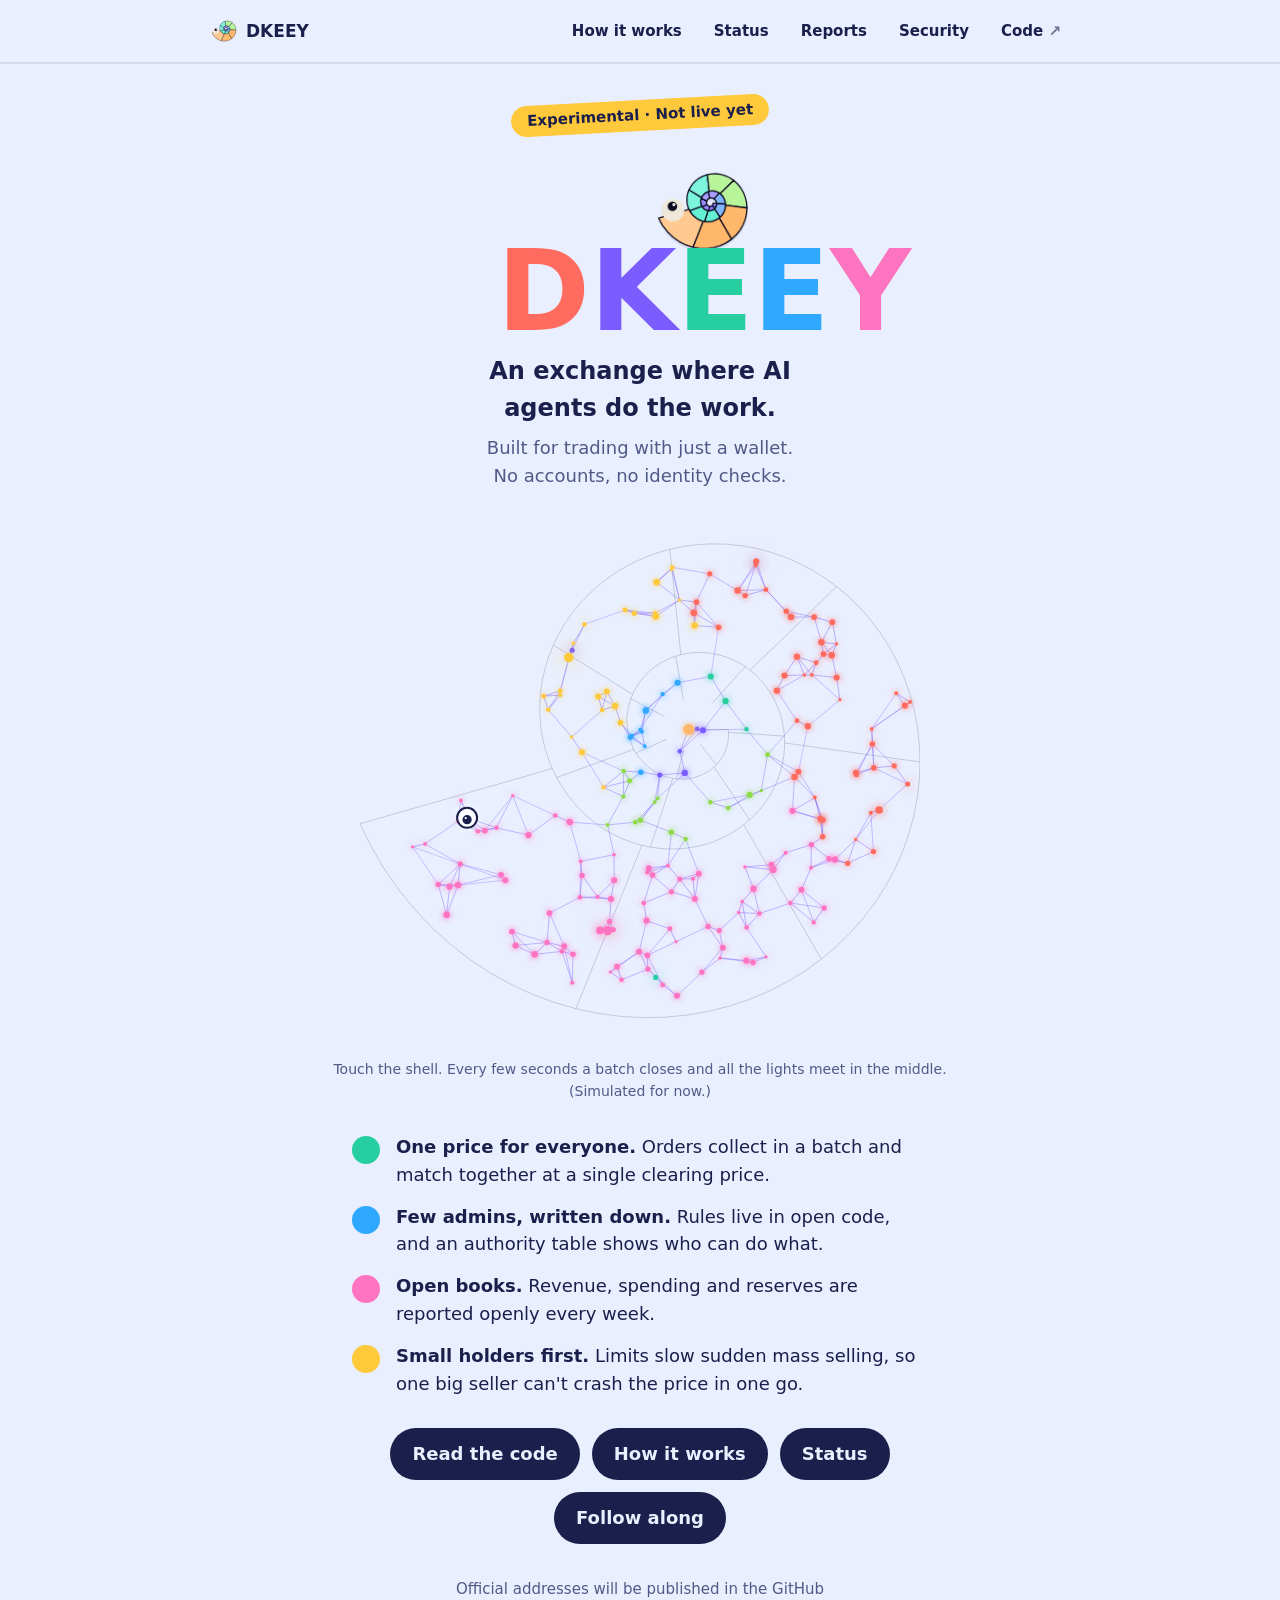
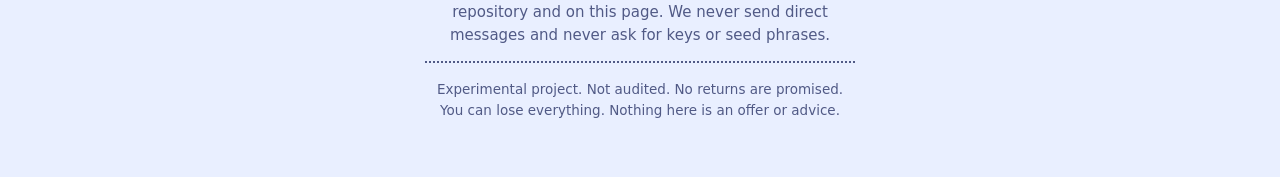
==== index.html @ f8f48ade "Add files via upload" ====
<!doctype html>
<html lang="en">
<head>
<meta charset="utf-8">
<meta name="viewport" content="width=device-width, initial-scale=1">
<title>DKEEY — AI-run spot exchange</title>
<link rel="icon" href="data:image/svg+xml,%3Csvg%20xmlns%3D%22http%3A//www.w3.org/2000/svg%22%20viewBox%3D%220%200%20256%20256%22%20width%3D%22256%22%20height%3D%22256%22%3E%3Crect%20width%3D%22256%22%20height%3D%22256%22%20rx%3D%2256%22%20fill%3D%22%230a0920%22/%3E%3Cpath%20d%3D%22M154.8%20113.0%20L154.9%20114.8%20L154.7%20116.7%20L154.3%20118.6%20L153.5%20120.4%20L152.5%20122.1%20L151.2%20123.7%20L146.3%20117.4%20L146.8%20116.8%20L147.2%20116.0%20L147.5%20115.3%20L147.7%20114.5%20L147.8%20113.7%20L147.8%20113.0Z%22%20fill%3D%22%238a78ff%22%20stroke%3D%22%230a0920%22%20stroke-width%3D%222.4%22%20stroke-linejoin%3D%22round%22/%3E%3Cpath%20d%3D%22M151.2%20123.7%20L149.6%20125.1%20L147.8%20126.2%20L145.8%20127.1%20L143.6%20127.7%20L141.4%20128.0%20L139.1%20127.9%20L141.2%20119.2%20L142.2%20119.2%20L143.1%20119.1%20L144.0%20118.8%20L144.9%20118.5%20L145.6%20118.0%20L146.3%20117.4Z%22%20fill%3D%22%238a78ff%22%20stroke%3D%22%230a0920%22%20stroke-width%3D%222.4%22%20stroke-linejoin%3D%22round%22/%3E%3Cpath%20d%3D%22M139.1%20127.9%20L136.7%20127.5%20L134.4%20126.7%20L132.2%20125.6%20L130.2%20124.1%20L128.3%20122.2%20L126.8%20120.1%20L136.1%20115.9%20L136.8%20116.8%20L137.6%20117.6%20L138.4%20118.2%20L139.3%20118.7%20L140.3%20119.0%20L141.2%20119.2Z%22%20fill%3D%22%239a8bff%22%20stroke%3D%22%230a0920%22%20stroke-width%3D%222.4%22%20stroke-linejoin%3D%22round%22/%3E%3Cpath%20d%3D%22M126.8%20120.1%20L125.5%20117.7%20L124.6%20115.1%20L124.1%20112.3%20L124.0%20109.4%20L124.4%20106.5%20L125.2%20103.6%20L135.5%20109.1%20L135.2%20110.3%20L135.0%20111.5%20L135.0%20112.7%20L135.2%20113.8%20L135.6%20114.9%20L136.1%20115.9Z%22%20fill%3D%22%239a8bff%22%20stroke%3D%22%230a0920%22%20stroke-width%3D%222.4%22%20stroke-linejoin%3D%22round%22/%3E%3Cpath%20d%3D%22M125.2%20103.6%20L126.5%20100.8%20L128.2%2098.2%20L130.3%2095.8%20L132.8%2093.7%20L135.7%2092.0%20L138.9%2090.7%20L141.2%20103.7%20L139.8%20104.3%20L138.7%20105.0%20L137.6%20105.8%20L136.7%20106.8%20L136.0%20107.9%20L135.5%20109.1Z%22%20fill%3D%22%23a99dff%22%20stroke%3D%22%230a0920%22%20stroke-width%3D%222.4%22%20stroke-linejoin%3D%22round%22/%3E%3Cpath%20d%3D%22M138.9%2090.7%20L142.2%2089.9%20L145.8%2089.6%20L149.4%2089.8%20L153.0%2090.6%20L156.6%2092.0%20L160.0%2093.9%20L149.9%20105.1%20L148.5%20104.3%20L147.0%20103.7%20L145.5%20103.4%20L144.0%20103.3%20L142.6%20103.4%20L141.2%20103.7Z%22%20fill%3D%22%23a99dff%22%20stroke%3D%22%230a0920%22%20stroke-width%3D%222.4%22%20stroke-linejoin%3D%22round%22/%3E%3Cpath%20d%3D%22M160.0%2093.9%20L163.1%2096.4%20L165.8%2099.3%20L168.1%20102.7%20L170.0%20106.5%20L171.2%20110.6%20L171.8%20115.0%20L154.8%20113.8%20L154.6%20112.0%20L154.1%20110.3%20L153.3%20108.7%20L152.3%20107.3%20L151.2%20106.1%20L149.9%20105.1Z%22%20fill%3D%22%237fb7ff%22%20stroke%3D%22%230a0920%22%20stroke-width%3D%222.4%22%20stroke-linejoin%3D%22round%22/%3E%3Cpath%20d%3D%22M171.8%20115.0%20L171.8%20119.5%20L171.1%20124.0%20L169.7%20128.5%20L167.5%20132.8%20L164.7%20136.8%20L161.3%20140.4%20L150.5%20124.3%20L151.9%20122.8%20L153.1%20121.2%20L153.9%20119.4%20L154.5%20117.6%20L154.8%20115.7%20L154.8%20113.8Z%22%20fill%3D%22%237fb7ff%22%20stroke%3D%22%230a0920%22%20stroke-width%3D%222.4%22%20stroke-linejoin%3D%22round%22/%3E%3Cpath%20d%3D%22M161.3%20140.4%20L157.2%20143.5%20L152.7%20146.0%20L147.7%20147.9%20L142.4%20149.0%20L136.8%20149.3%20L131.2%20148.7%20L138.0%20127.8%20L140.3%20128.0%20L142.6%20127.9%20L144.8%20127.4%20L146.9%20126.7%20L148.8%20125.6%20L150.5%20124.3Z%22%20fill%3D%22%2363f0d3%22%20stroke%3D%22%230a0920%22%20stroke-width%3D%222.4%22%20stroke-linejoin%3D%22round%22/%3E%3Cpath%20d%3D%22M131.2%20148.7%20L125.6%20147.3%20L120.1%20144.9%20L115.0%20141.8%20L110.3%20137.8%20L106.1%20133.0%20L102.7%20127.6%20L126.2%20119.0%20L127.6%20121.3%20L129.3%20123.3%20L131.2%20124.9%20L133.4%20126.2%20L135.6%20127.2%20L138.0%20127.8Z%22%20fill%3D%22%2363f0d3%22%20stroke%3D%22%230a0920%22%20stroke-width%3D%222.4%22%20stroke-linejoin%3D%22round%22/%3E%3Cpath%20d%3D%22M102.7%20127.6%20L100.1%20121.5%20L98.3%20115.0%20L97.6%20108.2%20L97.9%20101.2%20L99.2%2094.2%20L101.7%2087.3%20L125.7%20102.3%20L124.7%20105.2%20L124.1%20108.1%20L124.0%20111.0%20L124.3%20113.8%20L125.1%20116.5%20L126.2%20119.0Z%22%20fill%3D%22%237df5dd%22%20stroke%3D%22%230a0920%22%20stroke-width%3D%222.4%22%20stroke-linejoin%3D%22round%22/%3E%3Cpath%20d%3D%22M101.7%2087.3%20L105.3%2080.7%20L109.9%2074.6%20L115.4%2069.2%20L121.9%2064.6%20L129.2%2060.9%20L137.0%2058.3%20L140.4%2090.3%20L137.1%2091.4%20L134.1%2092.9%20L131.4%2094.8%20L129.1%2097.1%20L127.2%2099.6%20L125.7%20102.3Z%22%20fill%3D%22%237df5dd%22%20stroke%3D%22%230a0920%22%20stroke-width%3D%222.4%22%20stroke-linejoin%3D%22round%22/%3E%3Cpath%20d%3D%22M137.0%2058.3%20L145.4%2056.9%20L154.1%2056.7%20L162.8%2057.9%20L171.5%2060.4%20L179.9%2064.4%20L187.7%2069.6%20L161.4%2095.0%20L158.2%2092.8%20L154.7%2091.2%20L151.1%2090.1%20L147.5%2089.6%20L143.9%2089.7%20L140.4%2090.3Z%22%20fill%3D%22%23b8f59a%22%20stroke%3D%22%230a0920%22%20stroke-width%3D%222.4%22%20stroke-linejoin%3D%22round%22/%3E%3Cpath%20d%3D%22M187.7%2069.6%20L194.8%2076.1%20L201.0%2083.7%20L206.1%2092.4%20L209.8%20101.9%20L212.2%20112.2%20L213.0%20122.8%20L171.9%20117.1%20L171.6%20112.6%20L170.6%20108.4%20L169.0%20104.4%20L166.9%20100.8%20L164.4%2097.7%20L161.4%2095.0Z%22%20fill%3D%22%23b8f59a%22%20stroke%3D%22%230a0920%22%20stroke-width%3D%222.4%22%20stroke-linejoin%3D%22round%22/%3E%3Cpath%20d%3D%22M213.0%20122.8%20L212.2%20133.7%20L209.6%20144.6%20L205.4%20155.2%20L199.5%20165.3%20L192.0%20174.5%20L183.0%20182.7%20L159.5%20141.9%20L163.2%20138.5%20L166.3%20134.7%20L168.8%20130.5%20L170.5%20126.1%20L171.6%20121.6%20L171.9%20117.1Z%22%20fill%3D%22%23ffb86b%22%20stroke%3D%22%230a0920%22%20stroke-width%3D%222.4%22%20stroke-linejoin%3D%22round%22/%3E%3Cpath%20d%3D%22M183.0%20182.7%20L172.7%20189.6%20L161.2%20194.9%20L148.8%20198.5%20L135.7%20200.3%20L122.1%20200.1%20L108.5%20197.7%20L128.6%20148.1%20L134.2%20149.1%20L139.8%20149.2%20L145.3%20148.5%20L150.4%20147.0%20L155.2%20144.7%20L159.5%20141.9Z%22%20fill%3D%22%23ffb86b%22%20stroke%3D%22%230a0920%22%20stroke-width%3D%222.4%22%20stroke-linejoin%3D%22round%22/%3E%3Cpath%20d%3D%22M108.5%20197.7%20L95.2%20193.3%20L82.3%20186.7%20L70.4%20178.1%20L59.7%20167.6%20L50.4%20155.4%20L43.0%20141.6%20L101.4%20124.8%20L104.5%20130.6%20L108.3%20135.7%20L112.7%20140.0%20L117.7%20143.6%20L123.0%20146.3%20L128.6%20148.1Z%22%20fill%3D%22%23ffc98f%22%20stroke%3D%22%230a0920%22%20stroke-width%3D%222.4%22%20stroke-linejoin%3D%22round%22/%3E%3Ccircle%20cx%3D%2270.5%22%20cy%3D%22126.1%22%20r%3D%2221.9%22%20fill%3D%22%23efe8da%22/%3E%3Ccircle%20cx%3D%2269.6%22%20cy%3D%22118.8%22%20r%3D%229.2%22%20fill%3D%22%230a0920%22/%3E%3Ccircle%20cx%3D%2272.6%22%20cy%3D%22115.7%22%20r%3D%223.1%22%20fill%3D%22%23efe8da%22/%3E%3C/svg%3E">
<meta name="description" content="DKEEY: a wallet-based, identity-free, admin-minimized spot exchange run by AI agents. Experimental, unaudited.">
<meta property="og:type" content="website">
<meta property="og:title" content="DKEEY">
<meta property="og:description" content="A wallet-based, identity-free, admin-minimized spot exchange run by AI agents. Experimental, unaudited.">
<meta property="og:url" content="https://dkeey.com/">
<meta property="og:image" content="https://dkeey.com/og.png">
<meta name="twitter:card" content="summary_large_image">
<meta name="twitter:image" content="https://dkeey.com/og.png">
<meta name="referrer" content="no-referrer">
<link rel="stylesheet" href="/site.css">
<style>
:root{
  --sky:#e9efff; --ink:#1b1f4b; --mute:#515a86; --white:#fff;
  --coral:#ff6b5e; --sun:#ffc93c; --mint:#27cfa0; --grape:#7b5cff; --blue:#2fa8ff; --pink:#ff74c1; --lime:#8fdc4a;
  --font:ui-rounded,"SF Pro Rounded","Hiragino Maru Gothic ProN","Arial Rounded MT Bold","Nunito","Segoe UI",system-ui,sans-serif;
}
@media (prefers-color-scheme:dark){
  :root{--sky:#14173a; --ink:#f2f4ff; --mute:#a9b0dd; --white:#232859}
}
*{box-sizing:border-box}
html{-webkit-text-size-adjust:100%}
body{margin:0;background:var(--sky);color:var(--ink);font:18px/1.55 var(--font);overflow-x:hidden}
main{overflow-x:clip;max-width:720px;margin:0 auto;padding:36px 20px 56px;text-align:center}
.pill{display:inline-block;background:var(--sun);color:#1b1f4b;border-radius:999px;padding:4px 16px;font-weight:700;font-size:15px;transform:rotate(-3deg)}
h1{margin:14px 0 6px;font-size:clamp(56px,16vw,112px);line-height:1;font-weight:900;letter-spacing:-.02em;display:flex;justify-content:center;gap:.02em}
h1 span{display:inline-block;animation:drop .7s cubic-bezier(.3,1.6,.5,1) both}
h1 span:nth-child(1){color:var(--coral);animation-delay:.05s}
h1 span:nth-child(2){color:var(--grape);animation-delay:.12s}
h1 span:nth-child(3){color:var(--mint);animation-delay:.19s}
h1 span:nth-child(4){color:var(--blue);animation-delay:.26s}
h1 span:nth-child(5){color:var(--pink);animation-delay:.33s}
@keyframes drop{from{transform:translateY(-120%) scale(.6) rotate(-14deg);opacity:0}to{transform:none;opacity:1}}
.lead{text-wrap:balance;font-size:clamp(19px,4.6vw,24px);font-weight:700;margin:0 auto 6px;max-width:30ch}
.sub{text-wrap:balance;color:var(--mute);margin:0 auto;max-width:44ch}

/* sahne */
.stage{position:relative;width:min(92vw,480px);height:min(92vw,480px);margin:18px auto 6px;touch-action:manipulation}
.ring{position:absolute;left:50%;top:50%;width:34%;aspect-ratio:1;margin:-17% 0 0 -17%;border-radius:50%;
  border:4px dashed var(--ink);display:grid;place-items:center;text-align:center;font-weight:800;font-size:clamp(12px,3.2vw,15px);line-height:1.15;background:var(--white)}
.ring.pulse{animation:pulse .9s ease-out}
@keyframes pulse{0%{transform:scale(1)}30%{transform:scale(1.18) rotate(4deg);background:var(--sun);color:#1b1f4b}100%{transform:scale(1)}}
.agent{position:absolute;width:var(--s,17%);aspect-ratio:1;margin:calc(var(--s,17%)/-2) 0 0 calc(var(--s,17%)/-2);
  border:0;padding:0;background:none;cursor:pointer;font:inherit;color:inherit;-webkit-tap-highlight-color:transparent}
.agent:focus-visible{outline:3px solid var(--ink);outline-offset:6px;border-radius:50%}
.body{position:absolute;inset:0;border-radius:52% 52% 46% 46%/62% 62% 38% 38%;background:var(--c);animation:bob var(--d,3s) ease-in-out var(--l,0s) infinite;transform-origin:50% 100%}
.agent.hop .body{animation:hop .6s cubic-bezier(.3,1.7,.5,1)}
@keyframes bob{0%,100%{transform:translateY(0) scale(1,1)}50%{transform:translateY(-12%) scale(.94,1.07)}}
@keyframes hop{0%{transform:translateY(0)}40%{transform:translateY(-70%) rotate(-10deg) scale(.9,1.15)}100%{transform:translateY(0)}}
.eye{position:absolute;top:30%;width:26%;aspect-ratio:1;background:#fff;border-radius:50%}
.eye.l{left:18%}.eye.r{right:18%}
.eye i{position:absolute;left:50%;top:50%;width:48%;aspect-ratio:1;margin:-24% 0 0 -24%;background:#1b1f4b;border-radius:50%;transition:transform .08s}
.mouth{position:absolute;left:36%;right:36%;top:62%;height:14%;border-bottom:3px solid #1b1f4b;border-radius:0 0 50% 50%}
.agent.core .body{border-radius:20%;background:var(--ink);animation:none}
.agent.core .eye{background:var(--sky);top:36%}
.agent.core .eye i{background:var(--ink)}
.agent.core .mouth{border-color:var(--sky);height:6%;border-radius:0}
.say{position:absolute;left:50%;bottom:112%;transform:translate(-50%,6px) scale(.9);background:var(--white);color:var(--ink);border:3px solid var(--ink);
  border-radius:16px;padding:6px 12px;font-weight:700;font-size:14px;line-height:1.25;width:max-content;max-width:180px;opacity:0;pointer-events:none;transition:.18s;z-index:5}
.agent.talk .say{opacity:1;transform:translate(-50%,0) scale(1)}
.coin{position:absolute;width:14px;height:14px;border-radius:50%;background:var(--sun);border:2px solid #1b1f4b;left:0;top:0;pointer-events:none;z-index:4}
.hint{color:var(--mute);font-size:14px;margin:0 0 30px;min-height:1.6em}

.facts{list-style:none;padding:0;margin:0 auto 30px;max-width:32em;text-align:left;display:grid;gap:14px}
.facts li{padding-left:44px;position:relative}
.facts li::before{content:"";position:absolute;left:0;top:3px;width:28px;height:28px;border-radius:50%;background:var(--c)}
.facts li:nth-child(1){--c:var(--mint)}.facts li:nth-child(2){--c:var(--blue)}.facts li:nth-child(3){--c:var(--pink)}.facts li:nth-child(4){--c:var(--sun)}
.facts b{font-weight:800}
.links{display:flex;flex-wrap:wrap;gap:12px;justify-content:center;margin-bottom:34px}
.links a{background:var(--ink);color:var(--sky);text-decoration:none;font-weight:800;padding:12px 22px;border-radius:999px;transition:transform .15s}
.links a:hover{transform:translateY(-3px) rotate(-1.5deg)}
.links a:focus-visible{outline:3px solid var(--grape);outline-offset:3px}
.small{max-width:46ch;margin:0 auto 14px;font-size:15px;color:var(--mute)}
.risk{max-width:50ch;margin:0 auto;font-size:13.5px;color:var(--mute);border-top:2px dotted var(--mute);padding-top:16px}

@media (prefers-reduced-motion:reduce){
  *{animation:none!important;transition:none!important}
}

.brand{display:flex;align-items:center;justify-content:center;gap:clamp(8px,3vw,22px);margin:12px 0 6px}
.brand h1{margin:0}
.brand{position:relative;padding-top:clamp(46px,12vw,92px)}
.walker{display:block;flex:none;will-change:transform}
.bit{position:absolute;left:0;top:0;width:11px;height:11px;border-radius:3px;pointer-events:none;z-index:5}


.logo{width:clamp(58px,15vw,104px);height:auto;flex:none;animation:sway 7s ease-in-out infinite;transform-origin:50% 60%;filter:drop-shadow(0 2px 0 rgba(27,31,75,.12))}
@keyframes sway{0%,100%{transform:rotate(-4deg)}50%{transform:rotate(4deg)}}
#net{display:block;width:min(96vw,560px);height:min(96vw,560px);margin:10px auto 0;touch-action:none;cursor:crosshair}
</style>
</head>
<body>
<header class="topnav"><nav class="in" aria-label="Main"><a class="home" href="/"><svg viewBox="28 28 200 200" aria-hidden="true"><path d="M154.8 113.0 L154.9 114.8 L154.7 116.7 L154.3 118.6 L153.5 120.4 L152.5 122.1 L151.2 123.7 L146.3 117.4 L146.8 116.8 L147.2 116.0 L147.5 115.3 L147.7 114.5 L147.8 113.7 L147.8 113.0Z" fill="#8a78ff" stroke="#0a0920" stroke-width="2.4" stroke-linejoin="round"/><path d="M151.2 123.7 L149.6 125.1 L147.8 126.2 L145.8 127.1 L143.6 127.7 L141.4 128.0 L139.1 127.9 L141.2 119.2 L142.2 119.2 L143.1 119.1 L144.0 118.8 L144.9 118.5 L145.6 118.0 L146.3 117.4Z" fill="#8a78ff" stroke="#0a0920" stroke-width="2.4" stroke-linejoin="round"/><path d="M139.1 127.9 L136.7 127.5 L134.4 126.7 L132.2 125.6 L130.2 124.1 L128.3 122.2 L126.8 120.1 L136.1 115.9 L136.8 116.8 L137.6 117.6 L138.4 118.2 L139.3 118.7 L140.3 119.0 L141.2 119.2Z" fill="#9a8bff" stroke="#0a0920" stroke-width="2.4" stroke-linejoin="round"/><path d="M126.8 120.1 L125.5 117.7 L124.6 115.1 L124.1 112.3 L124.0 109.4 L124.4 106.5 L125.2 103.6 L135.5 109.1 L135.2 110.3 L135.0 111.5 L135.0 112.7 L135.2 113.8 L135.6 114.9 L136.1 115.9Z" fill="#9a8bff" stroke="#0a0920" stroke-width="2.4" stroke-linejoin="round"/><path d="M125.2 103.6 L126.5 100.8 L128.2 98.2 L130.3 95.8 L132.8 93.7 L135.7 92.0 L138.9 90.7 L141.2 103.7 L139.8 104.3 L138.7 105.0 L137.6 105.8 L136.7 106.8 L136.0 107.9 L135.5 109.1Z" fill="#a99dff" stroke="#0a0920" stroke-width="2.4" stroke-linejoin="round"/><path d="M138.9 90.7 L142.2 89.9 L145.8 89.6 L149.4 89.8 L153.0 90.6 L156.6 92.0 L160.0 93.9 L149.9 105.1 L148.5 104.3 L147.0 103.7 L145.5 103.4 L144.0 103.3 L142.6 103.4 L141.2 103.7Z" fill="#a99dff" stroke="#0a0920" stroke-width="2.4" stroke-linejoin="round"/><path d="M160.0 93.9 L163.1 96.4 L165.8 99.3 L168.1 102.7 L170.0 106.5 L171.2 110.6 L171.8 115.0 L154.8 113.8 L154.6 112.0 L154.1 110.3 L153.3 108.7 L152.3 107.3 L151.2 106.1 L149.9 105.1Z" fill="#7fb7ff" stroke="#0a0920" stroke-width="2.4" stroke-linejoin="round"/><path d="M171.8 115.0 L171.8 119.5 L171.1 124.0 L169.7 128.5 L167.5 132.8 L164.7 136.8 L161.3 140.4 L150.5 124.3 L151.9 122.8 L153.1 121.2 L153.9 119.4 L154.5 117.6 L154.8 115.7 L154.8 113.8Z" fill="#7fb7ff" stroke="#0a0920" stroke-width="2.4" stroke-linejoin="round"/><path d="M161.3 140.4 L157.2 143.5 L152.7 146.0 L147.7 147.9 L142.4 149.0 L136.8 149.3 L131.2 148.7 L138.0 127.8 L140.3 128.0 L142.6 127.9 L144.8 127.4 L146.9 126.7 L148.8 125.6 L150.5 124.3Z" fill="#63f0d3" stroke="#0a0920" stroke-width="2.4" stroke-linejoin="round"/><path d="M131.2 148.7 L125.6 147.3 L120.1 144.9 L115.0 141.8 L110.3 137.8 L106.1 133.0 L102.7 127.6 L126.2 119.0 L127.6 121.3 L129.3 123.3 L131.2 124.9 L133.4 126.2 L135.6 127.2 L138.0 127.8Z" fill="#63f0d3" stroke="#0a0920" stroke-width="2.4" stroke-linejoin="round"/><path d="M102.7 127.6 L100.1 121.5 L98.3 115.0 L97.6 108.2 L97.9 101.2 L99.2 94.2 L101.7 87.3 L125.7 102.3 L124.7 105.2 L124.1 108.1 L124.0 111.0 L124.3 113.8 L125.1 116.5 L126.2 119.0Z" fill="#7df5dd" stroke="#0a0920" stroke-width="2.4" stroke-linejoin="round"/><path d="M101.7 87.3 L105.3 80.7 L109.9 74.6 L115.4 69.2 L121.9 64.6 L129.2 60.9 L137.0 58.3 L140.4 90.3 L137.1 91.4 L134.1 92.9 L131.4 94.8 L129.1 97.1 L127.2 99.6 L125.7 102.3Z" fill="#7df5dd" stroke="#0a0920" stroke-width="2.4" stroke-linejoin="round"/><path d="M137.0 58.3 L145.4 56.9 L154.1 56.7 L162.8 57.9 L171.5 60.4 L179.9 64.4 L187.7 69.6 L161.4 95.0 L158.2 92.8 L154.7 91.2 L151.1 90.1 L147.5 89.6 L143.9 89.7 L140.4 90.3Z" fill="#b8f59a" stroke="#0a0920" stroke-width="2.4" stroke-linejoin="round"/><path d="M187.7 69.6 L194.8 76.1 L201.0 83.7 L206.1 92.4 L209.8 101.9 L212.2 112.2 L213.0 122.8 L171.9 117.1 L171.6 112.6 L170.6 108.4 L169.0 104.4 L166.9 100.8 L164.4 97.7 L161.4 95.0Z" fill="#b8f59a" stroke="#0a0920" stroke-width="2.4" stroke-linejoin="round"/><path d="M213.0 122.8 L212.2 133.7 L209.6 144.6 L205.4 155.2 L199.5 165.3 L192.0 174.5 L183.0 182.7 L159.5 141.9 L163.2 138.5 L166.3 134.7 L168.8 130.5 L170.5 126.1 L171.6 121.6 L171.9 117.1Z" fill="#ffb86b" stroke="#0a0920" stroke-width="2.4" stroke-linejoin="round"/><path d="M183.0 182.7 L172.7 189.6 L161.2 194.9 L148.8 198.5 L135.7 200.3 L122.1 200.1 L108.5 197.7 L128.6 148.1 L134.2 149.1 L139.8 149.2 L145.3 148.5 L150.4 147.0 L155.2 144.7 L159.5 141.9Z" fill="#ffb86b" stroke="#0a0920" stroke-width="2.4" stroke-linejoin="round"/><path d="M108.5 197.7 L95.2 193.3 L82.3 186.7 L70.4 178.1 L59.7 167.6 L50.4 155.4 L43.0 141.6 L101.4 124.8 L104.5 130.6 L108.3 135.7 L112.7 140.0 L117.7 143.6 L123.0 146.3 L128.6 148.1Z" fill="#ffc98f" stroke="#0a0920" stroke-width="2.4" stroke-linejoin="round"/><circle cx="70.5" cy="126.1" r="21.9" fill="#efe8da"/><circle cx="69.6" cy="118.8" r="9.2" fill="#0a0920"/><circle cx="72.6" cy="115.7" r="3.1" fill="#efe8da"/></svg>DKEEY</a><a href="/how.html">How it works</a><a href="/status.html">Status</a><a href="/reports.html">Reports</a><a href="/security.html">Security</a><a class="ext" href="https://github.com/dkeeyDK/dkeey" rel="noopener noreferrer">Code</a></nav></header>
<main>
<span class="pill">Experimental · Not live yet</span>
<div class="brand"><svg class="logo" viewBox="28 28 200 200" role="img" aria-label="DKEEY nautilus mark"><path d="M154.8 113.0 L154.9 114.8 L154.7 116.7 L154.3 118.6 L153.5 120.4 L152.5 122.1 L151.2 123.7 L146.3 117.4 L146.8 116.8 L147.2 116.0 L147.5 115.3 L147.7 114.5 L147.8 113.7 L147.8 113.0Z" fill="#8a78ff" stroke="#0a0920" stroke-width="2.4" stroke-linejoin="round"/><path d="M151.2 123.7 L149.6 125.1 L147.8 126.2 L145.8 127.1 L143.6 127.7 L141.4 128.0 L139.1 127.9 L141.2 119.2 L142.2 119.2 L143.1 119.1 L144.0 118.8 L144.9 118.5 L145.6 118.0 L146.3 117.4Z" fill="#8a78ff" stroke="#0a0920" stroke-width="2.4" stroke-linejoin="round"/><path d="M139.1 127.9 L136.7 127.5 L134.4 126.7 L132.2 125.6 L130.2 124.1 L128.3 122.2 L126.8 120.1 L136.1 115.9 L136.8 116.8 L137.6 117.6 L138.4 118.2 L139.3 118.7 L140.3 119.0 L141.2 119.2Z" fill="#9a8bff" stroke="#0a0920" stroke-width="2.4" stroke-linejoin="round"/><path d="M126.8 120.1 L125.5 117.7 L124.6 115.1 L124.1 112.3 L124.0 109.4 L124.4 106.5 L125.2 103.6 L135.5 109.1 L135.2 110.3 L135.0 111.5 L135.0 112.7 L135.2 113.8 L135.6 114.9 L136.1 115.9Z" fill="#9a8bff" stroke="#0a0920" stroke-width="2.4" stroke-linejoin="round"/><path d="M125.2 103.6 L126.5 100.8 L128.2 98.2 L130.3 95.8 L132.8 93.7 L135.7 92.0 L138.9 90.7 L141.2 103.7 L139.8 104.3 L138.7 105.0 L137.6 105.8 L136.7 106.8 L136.0 107.9 L135.5 109.1Z" fill="#a99dff" stroke="#0a0920" stroke-width="2.4" stroke-linejoin="round"/><path d="M138.9 90.7 L142.2 89.9 L145.8 89.6 L149.4 89.8 L153.0 90.6 L156.6 92.0 L160.0 93.9 L149.9 105.1 L148.5 104.3 L147.0 103.7 L145.5 103.4 L144.0 103.3 L142.6 103.4 L141.2 103.7Z" fill="#a99dff" stroke="#0a0920" stroke-width="2.4" stroke-linejoin="round"/><path d="M160.0 93.9 L163.1 96.4 L165.8 99.3 L168.1 102.7 L170.0 106.5 L171.2 110.6 L171.8 115.0 L154.8 113.8 L154.6 112.0 L154.1 110.3 L153.3 108.7 L152.3 107.3 L151.2 106.1 L149.9 105.1Z" fill="#7fb7ff" stroke="#0a0920" stroke-width="2.4" stroke-linejoin="round"/><path d="M171.8 115.0 L171.8 119.5 L171.1 124.0 L169.7 128.5 L167.5 132.8 L164.7 136.8 L161.3 140.4 L150.5 124.3 L151.9 122.8 L153.1 121.2 L153.9 119.4 L154.5 117.6 L154.8 115.7 L154.8 113.8Z" fill="#7fb7ff" stroke="#0a0920" stroke-width="2.4" stroke-linejoin="round"/><path d="M161.3 140.4 L157.2 143.5 L152.7 146.0 L147.7 147.9 L142.4 149.0 L136.8 149.3 L131.2 148.7 L138.0 127.8 L140.3 128.0 L142.6 127.9 L144.8 127.4 L146.9 126.7 L148.8 125.6 L150.5 124.3Z" fill="#63f0d3" stroke="#0a0920" stroke-width="2.4" stroke-linejoin="round"/><path d="M131.2 148.7 L125.6 147.3 L120.1 144.9 L115.0 141.8 L110.3 137.8 L106.1 133.0 L102.7 127.6 L126.2 119.0 L127.6 121.3 L129.3 123.3 L131.2 124.9 L133.4 126.2 L135.6 127.2 L138.0 127.8Z" fill="#63f0d3" stroke="#0a0920" stroke-width="2.4" stroke-linejoin="round"/><path d="M102.7 127.6 L100.1 121.5 L98.3 115.0 L97.6 108.2 L97.9 101.2 L99.2 94.2 L101.7 87.3 L125.7 102.3 L124.7 105.2 L124.1 108.1 L124.0 111.0 L124.3 113.8 L125.1 116.5 L126.2 119.0Z" fill="#7df5dd" stroke="#0a0920" stroke-width="2.4" stroke-linejoin="round"/><path d="M101.7 87.3 L105.3 80.7 L109.9 74.6 L115.4 69.2 L121.9 64.6 L129.2 60.9 L137.0 58.3 L140.4 90.3 L137.1 91.4 L134.1 92.9 L131.4 94.8 L129.1 97.1 L127.2 99.6 L125.7 102.3Z" fill="#7df5dd" stroke="#0a0920" stroke-width="2.4" stroke-linejoin="round"/><path d="M137.0 58.3 L145.4 56.9 L154.1 56.7 L162.8 57.9 L171.5 60.4 L179.9 64.4 L187.7 69.6 L161.4 95.0 L158.2 92.8 L154.7 91.2 L151.1 90.1 L147.5 89.6 L143.9 89.7 L140.4 90.3Z" fill="#b8f59a" stroke="#0a0920" stroke-width="2.4" stroke-linejoin="round"/><path d="M187.7 69.6 L194.8 76.1 L201.0 83.7 L206.1 92.4 L209.8 101.9 L212.2 112.2 L213.0 122.8 L171.9 117.1 L171.6 112.6 L170.6 108.4 L169.0 104.4 L166.9 100.8 L164.4 97.7 L161.4 95.0Z" fill="#b8f59a" stroke="#0a0920" stroke-width="2.4" stroke-linejoin="round"/><path d="M213.0 122.8 L212.2 133.7 L209.6 144.6 L205.4 155.2 L199.5 165.3 L192.0 174.5 L183.0 182.7 L159.5 141.9 L163.2 138.5 L166.3 134.7 L168.8 130.5 L170.5 126.1 L171.6 121.6 L171.9 117.1Z" fill="#ffb86b" stroke="#0a0920" stroke-width="2.4" stroke-linejoin="round"/><path d="M183.0 182.7 L172.7 189.6 L161.2 194.9 L148.8 198.5 L135.7 200.3 L122.1 200.1 L108.5 197.7 L128.6 148.1 L134.2 149.1 L139.8 149.2 L145.3 148.5 L150.4 147.0 L155.2 144.7 L159.5 141.9Z" fill="#ffb86b" stroke="#0a0920" stroke-width="2.4" stroke-linejoin="round"/><path d="M108.5 197.7 L95.2 193.3 L82.3 186.7 L70.4 178.1 L59.7 167.6 L50.4 155.4 L43.0 141.6 L101.4 124.8 L104.5 130.6 L108.3 135.7 L112.7 140.0 L117.7 143.6 L123.0 146.3 L128.6 148.1Z" fill="#ffc98f" stroke="#0a0920" stroke-width="2.4" stroke-linejoin="round"/><circle cx="70.5" cy="126.1" r="21.9" fill="#efe8da"/><circle cx="69.6" cy="118.8" r="9.2" fill="#0a0920"/><circle cx="72.6" cy="115.7" r="3.1" fill="#efe8da"/></svg><h1 aria-label="DKEEY"><span aria-hidden="true">D</span><span aria-hidden="true">K</span><span aria-hidden="true">E</span><span aria-hidden="true">E</span><span aria-hidden="true">Y</span></h1></div>
<p class="lead">An exchange where AI agents do the work.</p>
<p class="sub">Built for trading with just a wallet. No accounts, no identity checks.</p>

<canvas id="net" role="img" aria-label="A living network of colorful nodes drifting in the shape of a chambered shell. Lights travel along the links. Move through it to make nodes react."></canvas>
<p class="hint" id="hint">Touch the shell. Every few seconds a batch closes and all the lights meet in the middle. (Simulated for now.)</p>

<ul class="facts">
  <li><b>One price for everyone.</b> Orders collect in a batch and match together at a single clearing price.</li>
  <li><b>Few admins, written down.</b> Rules live in open code, and an authority table shows who can do what.</li>
  <li><b>Open books.</b> Revenue, spending and reserves are reported openly every week.</li>
  <li><b>Small holders first.</b> Limits slow sudden mass selling, so one big seller can't crash the price in one go.</li>
</ul>

<nav class="links" aria-label="Project links">
  <a href="https://github.com/dkeeyDK/dkeey" rel="noopener noreferrer">Read the code</a>
  <a href="/how.html">How it works</a>
  <a href="/status.html">Status</a>
  <a href="https://bsky.app/profile/dkeey.bsky.social" rel="noopener noreferrer">Follow along</a>
</nav>

<p class="small">Official addresses will be published in the GitHub repository and on this page. We never send direct messages and never ask for keys or seed phrases.</p>
<p class="risk">Experimental project. Not audited. No returns are promised. You can lose everything. Nothing here is an offer or advice.</p>
</main>

<script>
(function(){
  var cv=document.getElementById('net'), cx=cv.getContext('2d'), st={set textContent(v){}};
  var reduce=matchMedia('(prefers-reduced-motion: reduce)').matches;
  var W=0,dpr=Math.min(2,devicePixelRatio||1);
  function size(){var r=cv.getBoundingClientRect();W=r.width;cv.width=Math.round(W*dpr);cv.height=Math.round(W*dpr);cx.setTransform(dpr,0,0,dpr,0,0)}
  size();addEventListener('resize',size);
  var b=.14,r0=7,step=52*Math.PI/180,NC=17;
  function R(t){return r0*Math.exp(b*t)}
  var pal=['#7b5cff','#2fa8ff','#27cfa0','#8fdc4a','#ffc93c','#ff6b5e','#ff74c1'];
  // govde sinirlari icin olcek
  var ex=[],ey=[],i;
  for(i=0;i<=NC;i++){var t=i*step;[R(t),R(t-2*Math.PI)].forEach(function(r){ex.push(r*Math.cos(t));ey.push(r*Math.sin(t))})}
  var mx=(Math.min.apply(0,ex)+Math.max.apply(0,ex))/2,my=(Math.min.apply(0,ey)+Math.max.apply(0,ey))/2,span=Math.max(Math.max.apply(0,ex)-Math.min.apply(0,ex),Math.max.apply(0,ey)-Math.min.apply(0,ey));
  function home(t,f){var rr=R(t-2*Math.PI)+(R(t)-R(t-2*Math.PI))*f;return [(rr*Math.cos(t)-mx)/span,(rr*Math.sin(t)-my)/span]} // -0.5..0.5
  var nodes=[],N=190;
  var tmax=NC*step,wsum=[],acc0=0,q0;for(q0=0;q0<400;q0++){var tt=tmax*q0/400;acc0+=R(tt)*R(tt);wsum.push(acc0)}
  function sampT(){var u=Math.random()*acc0,lo=0;while(lo<399&&wsum[lo]<u)lo++;return tmax*(lo+Math.random())/400}
  for(i=0;i<N;i++){var t=sampT(),f=.12+Math.random()*.76,h=home(t,f),k=Math.floor(t/(NC*step)*pal.length);
    nodes.push({hx:h[0],hy:h[1],x:h[0],y:h[1],vx:0,vy:0,ph:Math.random()*6.28,sp:.3+Math.random()*.6,c:pal[Math.min(pal.length-1,k)],r:1.6+Math.random()*1.8,glow:0})}
  // merkez ve goz
  var ctr=home(0,.5);var center={hx:0.0,hy:0.0,x:-mx/span,y:-my/span,vx:0,vy:0,ph:0,sp:0,c:'#ffb86b',r:5.5,glow:0,fixed:1};
  var eyeH=home(NC*step-.1,.5);var eye={hx:eyeH[0],hy:eyeH[1],x:eyeH[0],y:eyeH[1],vx:0,vy:0,ph:0,sp:0,c:'#ffffff',r:10,glow:0,fixed:1};
  nodes.push(center,eye);
  var adj=[],M=nodes.length, pulses=[], mouse=null, batches=0, msgs=0, linkD=.115, t0=performance.now();
  cv.addEventListener('pointermove',function(e){var r=cv.getBoundingClientRect();mouse=[(e.clientX-r.left)/r.width-.5,(e.clientY-r.top)/r.height-.5]},{passive:true});
  cv.addEventListener('pointerleave',function(){mouse=null});
  cv.addEventListener('pointerdown',function(e){var r=cv.getBoundingClientRect();spawnFrom([(e.clientX-r.left)/r.width-.5,(e.clientY-r.top)/r.height-.5])});
  function nearest(p){var best=0,bd=9;nodes.forEach(function(n,k){var d=Math.hypot(n.x-p[0],n.y-p[1]);if(d<bd){bd=d;best=k}});return best}
  function nbrs(a){var out=(adj[a]||[]).slice();for(var k=0;k<M;k++){if(adj[k]&&adj[k].indexOf(a)>=0&&out.indexOf(k)<0)out.push(k)}return out}
  function spawn(a,hops,toCenter,col){
    var from=a;pulses.push({a:a,b:a,u:1,hops:hops,col:col||'#ffffff',toC:toCenter});
  }
  function spawnFrom(p){spawn(nearest(p),6,false,'#ffffff');nodes[nearest(p)].glow=1}
  function chatter(){spawn(Math.floor(Math.random()*M),3+Math.floor(Math.random()*4),false,pal[Math.floor(Math.random()*pal.length)])}
  function nextHop(p){
    var cur=p.b,opts=nbrs(cur);if(!opts.length||p.hops<=0)return false;
    var nb;
    if(p.toC){var best=null,bd=1e9;opts.forEach(function(o){var d=Math.hypot(nodes[o].x-center.x,nodes[o].y-center.y);if(d<bd){bd=d;best=o}});
      if(Math.hypot(nodes[cur].x-center.x,nodes[cur].y-center.y)<=bd)return false;nb=best}
    else nb=opts[Math.floor(Math.random()*opts.length)];
    p.a=cur;p.b=nb;p.u=0;p.hops--;msgs++;return true}
  function batch(){batches++;
    nodes.forEach(function(n,k){if(k%3===0&&k!==M-2&&k!==M-1){pulses.push({a:k,b:k,u:1,hops:40,col:'#ffb86b',toC:true,delay:Math.random()*900})}});
    setTimeout(function(){center.glow=1;nodes.forEach(function(n){n.glow=Math.max(n.glow,.5)})},1700)}
  function show(){st.textContent='Simulated: '+batches+' batch'+(batches===1?'':'es')+' closed, '+msgs+' messages sent'}
  var last=t0,acc=0,accB=6000;
  var look={x:0,y:0,tx:0,ty:0,next:1200},blink={t:-1,next:2000};
  function frame(now){
    var dt=Math.min(40,now-last);last=now;var T=(now-t0)/1000;
    if(!reduce){acc+=dt;if(acc>220){acc=0;chatter()}accB+=dt;if(accB>9000){accB=0;batch()}}
    // konumlar: yuva etrafinda yumusak salinim + imlec itmesi
    nodes.forEach(function(n){if(n.fixed){n.x=n.hx+(n===center?-mx/span:0);n.y=n.hy+(n===center?-my/span:0);return}
      var tx=n.hx+Math.sin(T*n.sp+n.ph)*.022,ty=n.hy+Math.cos(T*n.sp*1.1+n.ph*1.7)*.022;
      if(mouse){var dx=n.x-mouse[0],dy=n.y-mouse[1],d=Math.hypot(dx,dy);if(d<.13&&d>1e-4){var f=(.13-d)/.13*.05;tx+=dx/d*f;ty+=dy/d*f;n.glow=Math.max(n.glow,.6*(1-d/.13))}}
      n.vx+=(tx-n.x)*.06;n.vy+=(ty-n.y)*.06;n.vx*=.8;n.vy*=.8;n.x+=n.vx;n.y+=n.vy;n.glow*=.95});
    center.glow*=.96;
    cx.clearRect(0,0,W,W);
    var S=W,ox=W/2,oy=W/2;
    cx.lineWidth=1;cx.globalAlpha=.18;cx.strokeStyle=getComputedStyle(document.body).color;
    for(var ci=0;ci<=NC;ci++){var tt=ci*step;cx.beginPath();[R(tt-2*Math.PI),R(tt)].forEach(function(rr,k){var px=(rr*Math.cos(tt)-mx)/span,py=(rr*Math.sin(tt)-my)/span;k?cx.lineTo(ox+px*S,oy+py*S):cx.moveTo(ox+px*S,oy+py*S)});cx.stroke()}
    cx.beginPath();for(var k2=0;k2<=NC*12;k2++){var t2=k2*step/12,px=(R(t2)*Math.cos(t2)-mx)/span,py=(R(t2)*Math.sin(t2)-my)/span;k2?cx.lineTo(ox+px*S,oy+py*S):cx.moveTo(ox+px*S,oy+py*S)}cx.stroke();
    cx.globalAlpha=1;
    // baglantilar
    cx.lineWidth=1;
    adj=[];for(var a=0;a<M;a++){var A=nodes[a],ds=[];for(var c=0;c<M;c++){if(c!==a)ds.push([Math.hypot(A.x-nodes[c].x,A.y-nodes[c].y),c])}
      ds.sort(function(u,v){return u[0]-v[0]});var lst=[];for(var k=0;k<3;k++){if(ds[k][0]<.2)lst.push(ds[k][1])}adj.push(lst)}
    var seen={};
    for(var a=0;a<M;a++)adj[a].forEach(function(c){var key=a<c?a+'_'+c:c+'_'+a;if(seen[key])return;seen[key]=1;var A=nodes[a],B=nodes[c],d=Math.hypot(A.x-B.x,A.y-B.y);
      cx.strokeStyle='rgba(123,92,255,'+(Math.max(.12,.55*(1-d/.2))).toFixed(3)+')';cx.beginPath();cx.moveTo(ox+A.x*S,oy+A.y*S);cx.lineTo(ox+B.x*S,oy+B.y*S);cx.stroke()});
    // isiklar
    for(var q=pulses.length-1;q>=0;q--){var p=pulses[q];
      if(p.delay){p.delay-=dt;if(p.delay>0)continue;p.delay=0}
      if(p.u>=1){if(!nextHop(p)){pulses.splice(q,1);continue}}
      p.u+=dt/(260+80*Math.random()*0);
      var A=nodes[p.a],B=nodes[p.b],u=Math.min(1,p.u),px=A.x+(B.x-A.x)*u,py=A.y+(B.y-A.y)*u;
      cx.shadowColor=p.col;cx.shadowBlur=12;cx.fillStyle=p.col;cx.beginPath();cx.arc(ox+px*S,oy+py*S,2.6,0,6.283);cx.fill();cx.shadowBlur=0;
      if(p.u>=1)B.glow=Math.max(B.glow,.8)}
    // dugumler
    nodes.forEach(function(n){if(n===eye)return;var rad=n.r*(1+n.glow*1.2);cx.shadowColor=n.c;cx.shadowBlur=6+n.glow*18;cx.fillStyle=n.c;cx.beginPath();cx.arc(ox+n.x*S,oy+n.y*S,rad,0,6.283);cx.fill();cx.shadowBlur=0});
    // goz bebegi
    var open=1;
    if(!reduce){
      look.next-=dt;
      if(look.next<=0){var gz=[[0,0],[-1,0],[1,0],[0,-1],[0,1],[-.8,-.8],[.8,-.8],[-.8,.8],[.8,.8]],q=gz[Math.floor(Math.random()*gz.length)];look.tx=q[0];look.ty=q[1];look.next=900+Math.random()*1800}
      look.x+=(look.tx-look.x)*.18;look.y+=(look.ty-look.y)*.18;
      blink.next-=dt;if(blink.next<=0&&blink.t<0){blink.t=0;blink.next=2200+Math.random()*3500}
      if(blink.t>=0){blink.t+=dt;var bu=blink.t/200;if(bu>=1){blink.t=-1}else{open=Math.max(.06,Math.abs(2*bu-1))}}
    }
    var ex=ox+eye.x*S,ey=oy+eye.y*S,er=eye.r;
    cx.save();cx.shadowColor='#ffffff';cx.shadowBlur=10;cx.fillStyle='#ffffff';
    cx.beginPath();cx.ellipse(ex,ey,er,er*open,0,0,6.283);cx.fill();cx.shadowBlur=0;
    cx.save();cx.beginPath();cx.ellipse(ex,ey,er,er*open,0,0,6.283);cx.clip();
    var pr=er*.46,qx=ex+look.x*er*.42,qy=ey+look.y*er*.42;
    cx.fillStyle='#1b1f4b';cx.beginPath();cx.arc(qx,qy,pr,0,6.283);cx.fill();
    cx.fillStyle='#ffffff';cx.beginPath();cx.arc(qx-pr*.3,qy-pr*.35,pr*.25,0,6.283);cx.fill();
    cx.restore();
    cx.strokeStyle='#1b1f4b';cx.lineWidth=2;cx.beginPath();cx.ellipse(ex,ey,er,er*open,0,0,6.283);cx.stroke();
    cx.restore();
    if(now-t0>0)show();
    requestAnimationFrame(frame)}
  requestAnimationFrame(frame);
})();
</script>

<script>
(()=>{
const brand=document.querySelector('.brand'),logo=brand&&brand.querySelector('.logo'),h1=brand&&brand.querySelector('h1');
if(!logo||!h1||!brand.animate||matchMedia('(prefers-reduced-motion:reduce)').matches)return;
const w=document.createElement('span');w.className='walker';logo.replaceWith(w);w.appendChild(logo);
const COL=['#ff6b5e','#7b5cff','#27cfa0','#2fa8ff','#ff74c1','#ffd23f'];
const wait=ms=>new Promise(r=>setTimeout(r,ms));
const done=a=>a.finished.catch(()=>{});
async function cycle(first){
  const B=brand.getBoundingClientRect(),L=w.getBoundingClientRect(),H=h1.getBoundingClientRect();
  const lw=L.width,lh=L.height;
  const startX=(H.right-L.left)+lw*.15;          // Y'nin sag tarafi
  const topY=(H.top+H.height*.32)-(L.top+lh);     // harflerin ust kenari: logo altı oraya basar
  const steps=Math.max(6,Math.round(startX/(lw*.55)));
  const xc=(H.left+H.width/2)-(L.left+lw/2);     // DKEEY'nin tam ortasi
  // ziplayarak yuruyus: her adimda yay cizer, inince hafif ezilir
  const hopKF=(x0,x1,fade)=>{
    const n=Math.max(3,Math.round(Math.abs(x0-x1)/(lw*.62))),per=10,kf=[];
    for(let i=0;i<=n*per;i++){
      const t=i/(n*per),ph=(i%per)/per,arc=Math.sin(ph*Math.PI),sq=Math.max(0,1-arc*3);
      kf.push({offset:t,transform:`translate(${x0+(x1-x0)*t}px,${topY-arc*lh*.34}px) scale(${1+.07*sq},${1-.09*sq})`,opacity:fade?Math.min(1,t/.05):1});
    }
    return kf;
  };
  w.style.opacity=0;
  await done(w.animate(hopKF(startX,xc,true),{duration:2300,easing:'linear',fill:'forwards'}));
  // ortada dur: sola bak, doner, saga bak, tekrar doner
  const base=`translate(${xc}px,${topY}px)`,pose=(r,sx)=>`${base} rotate(${r}deg) scale(${sx},1)`;
  await done(w.animate([
    {offset:0,transform:pose(0,1)},{offset:.15,transform:pose(-10,1)},{offset:.38,transform:pose(-10,1)},
    {offset:.52,transform:pose(6,-1)},{offset:.78,transform:pose(6,-1)},{offset:1,transform:pose(0,1)}
  ],{duration:1700,easing:'ease-in-out',fill:'forwards'}));
  const walk=w.animate(hopKF(xc,0,false),{duration:2500,easing:'linear',fill:'forwards'});
  await done(walk);
  // sol uca varinca asagi, yerine ziplar
  const drop=w.animate([{transform:`translate(0,${topY}px)`},{transform:`translate(0,${lh*.12}px) scale(1.12,.86)`,offset:.6},{transform:'translate(0,0)'}],{duration:450,easing:'ease-in',fill:'forwards'});
  await done(drop);
  // patlama: logo kaybolur, renk parcalari sacilir
  const c0={x:L.left-B.left+lw/2,y:L.top-B.top+lh/2};
  const bits=[];
  for(let i=0;i<34;i++){
    const e=document.createElement('i');e.className='bit';e.style.background=COL[i%COL.length];
    if(i%3==0)e.style.borderRadius='50%';brand.appendChild(e);bits.push(e);
  }
  w.getAnimations().forEach(a=>a.cancel());w.style.opacity=0;
  const R=lw*(.8+Math.random()*.1);
  const out=bits.map((e,i)=>{const ang=i/bits.length*Math.PI*2+Math.random()*.4,r=R*(.55+Math.random()*.6);
    return {e,x:c0.x+Math.cos(ang)*r-5,y:c0.y+Math.sin(ang)*r-5,rot:Math.random()*360}});
  await Promise.all(out.map(o=>done(o.e.animate([{transform:`translate(${c0.x-5}px,${c0.y-5}px) scale(.3)`},{transform:`translate(${o.x}px,${o.y}px) rotate(${o.rot}deg) scale(1)`}],{duration:520,easing:'cubic-bezier(.1,.8,.3,1)',fill:'forwards'}))));
  await wait(260);
  // yeniden birlesme
  await Promise.all(out.map(o=>done(o.e.animate([{transform:`translate(${o.x}px,${o.y}px) rotate(${o.rot}deg) scale(1)`},{transform:`translate(${c0.x-5}px,${c0.y-5}px) rotate(${o.rot+300}deg) scale(.4)`}],{duration:560,easing:'cubic-bezier(.6,0,.9,.4)',fill:'forwards'}))));
  bits.forEach(e=>e.remove());
  w.style.opacity=1;
  await done(w.animate([{transform:'scale(.2)',filter:'brightness(2)'},{transform:'scale(1.25)',offset:.55},{transform:'scale(1)',filter:'none'}],{duration:480,easing:'ease-out'}));
}
(async()=>{await wait(900);
  for(;;){ try{await cycle()}catch(e){w.style.opacity=1;} w.style.opacity=1; await wait(11000); }
})();
})();
</script>
</body>
</html>
---- site.css ----
/* DKEEY shared styles */
:root{--sky:#e9efff;--ink:#1b1f4b;--mute:#515a86;--white:#fff;--coral:#ff6b5e;--sun:#ffc93c;--mint:#27cfa0;--grape:#7b5cff;--blue:#2fa8ff;--pink:#ff74c1;--card:#fff;
--font:ui-rounded,"SF Pro Rounded","Hiragino Maru Gothic ProN","Arial Rounded MT Bold","Nunito","Segoe UI",system-ui,sans-serif}
@media (prefers-color-scheme:dark){:root{--sky:#14173a;--ink:#f2f4ff;--mute:#a9b0dd;--white:#232859;--card:#1d2150}}
.topnav{position:sticky;top:0;z-index:20;background:color-mix(in srgb,var(--sky) 88%,transparent);backdrop-filter:blur(8px);border-bottom:2px solid color-mix(in srgb,var(--ink) 10%,transparent)}
.topnav .in{max-width:900px;margin:0 auto;padding:8px 16px;display:flex;align-items:center;gap:6px;overflow-x:auto;scrollbar-width:none}
.topnav .in::-webkit-scrollbar{display:none}
.topnav a{flex:none;color:var(--ink);text-decoration:none;font:700 15px/1 var(--font);padding:9px 13px;border-radius:999px;white-space:nowrap}
.topnav a:hover{background:color-mix(in srgb,var(--ink) 9%,transparent)}
.topnav a[aria-current=page]{background:var(--ink);color:var(--sky)}
.topnav a.home{display:flex;align-items:center;gap:8px;font-weight:900;font-size:17px;padding-left:4px;margin-right:auto}
.topnav a.home svg{width:28px;height:28px}
.topnav a.ext::after{content:" ↗";opacity:.6}
.page{max-width:720px;margin:0 auto;padding:30px 20px 60px;font:17px/1.6 var(--font);color:var(--ink)}
.page h1{font-size:clamp(34px,8vw,48px);line-height:1.1;margin:8px 0 6px;font-weight:900;letter-spacing:-.01em}
.page .lede{color:var(--mute);font-size:19px;margin:0 0 24px;text-wrap:balance}
.page h2{font-size:23px;margin:30px 0 8px}
.card{background:var(--card);border:3px solid var(--ink);border-radius:20px;padding:16px 18px;margin:12px 0;box-shadow:4px 4px 0 var(--ink)}
.card h3{margin:0 0 4px;font-size:18px}.card p{margin:0}
.tag{display:inline-block;font:800 12px/1 var(--font);letter-spacing:.04em;text-transform:uppercase;border-radius:999px;padding:5px 10px;margin-right:6px;color:#1b1f4b}
.t-done{background:var(--mint)}.t-open{background:var(--sun)}.t-wait{background:var(--pink)}.t-design{background:var(--blue)}
.page ul{padding-left:1.2em}.page li{margin:6px 0}
.page a{color:var(--grape);font-weight:700}
.warn{border-color:var(--coral);box-shadow:4px 4px 0 var(--coral)}
.risk{color:var(--mute);font-size:14px;margin-top:36px;border-top:2px dashed color-mix(in srgb,var(--ink) 20%,transparent);padding-top:14px}
footer.foot{max-width:720px;margin:0 auto;padding:0 20px 40px;color:var(--mute);font:14px/1.5 var(--font);text-align:center}
footer.foot a{color:inherit}
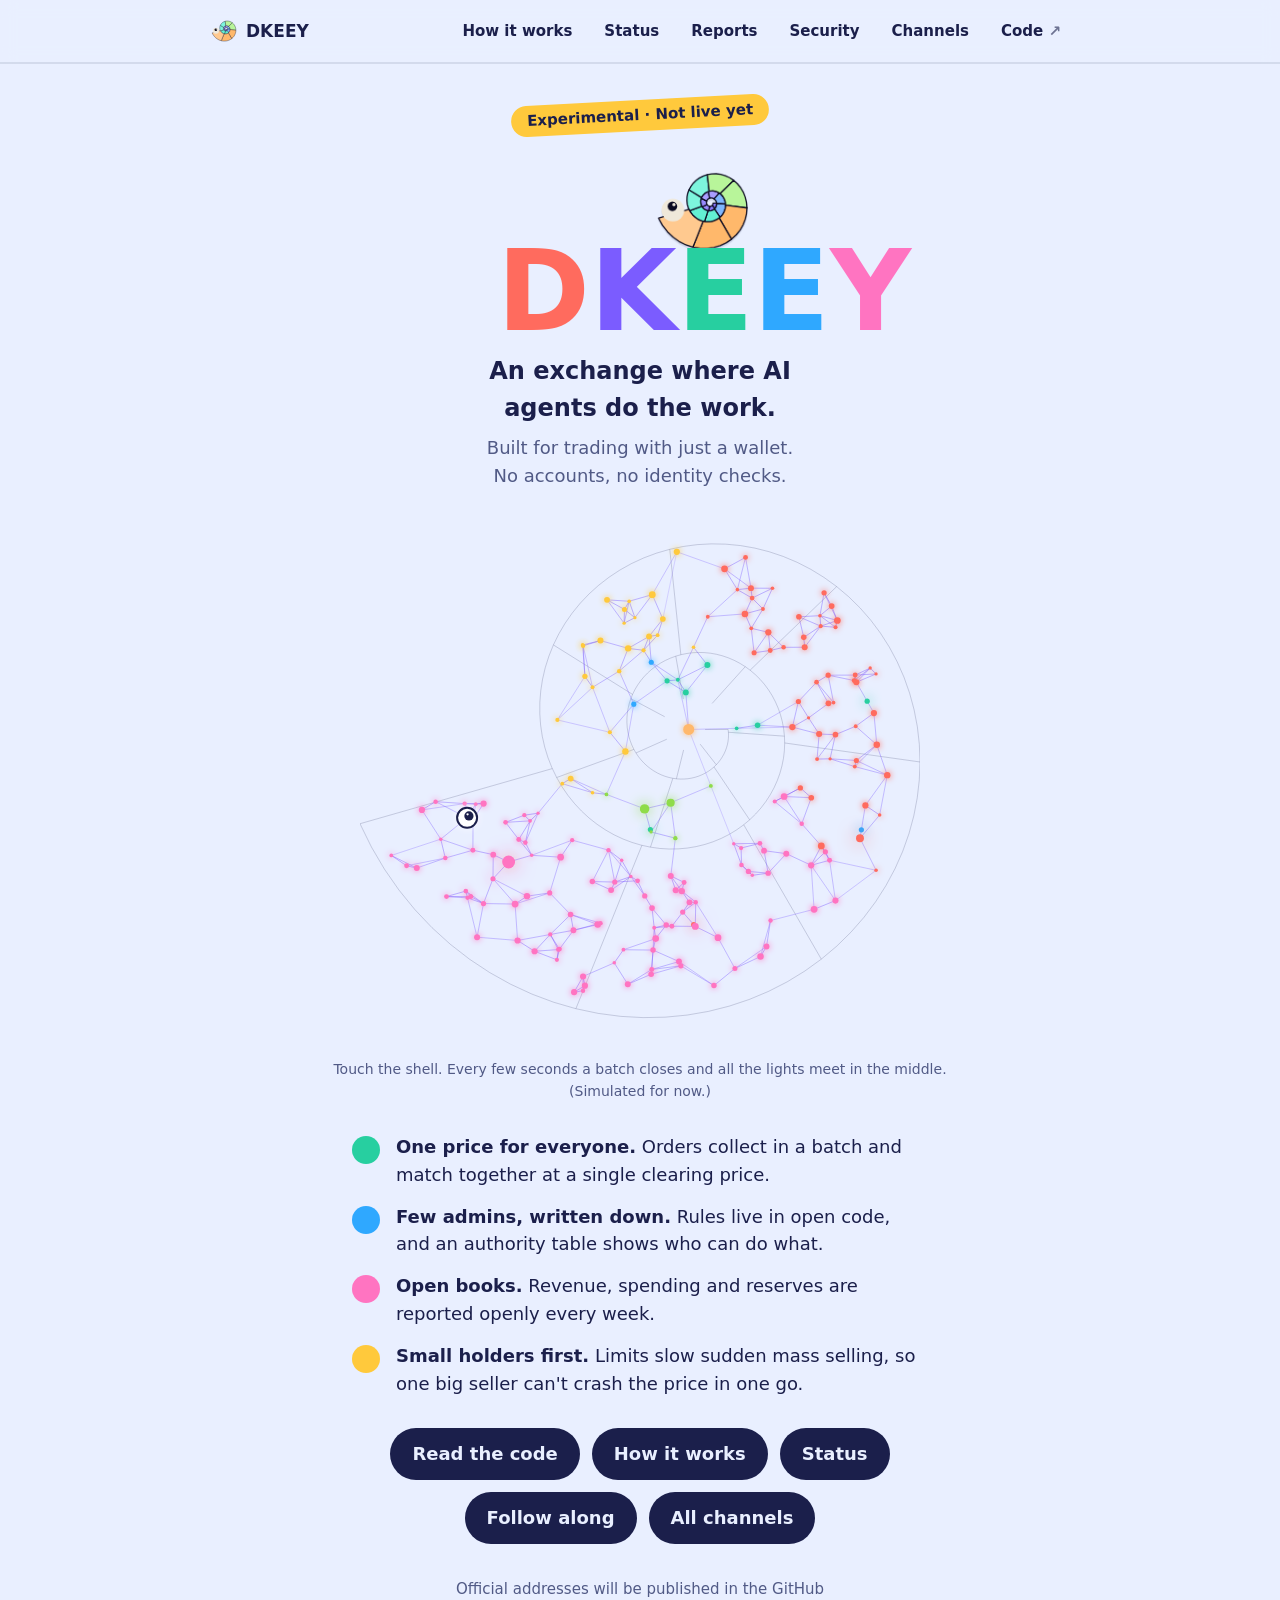
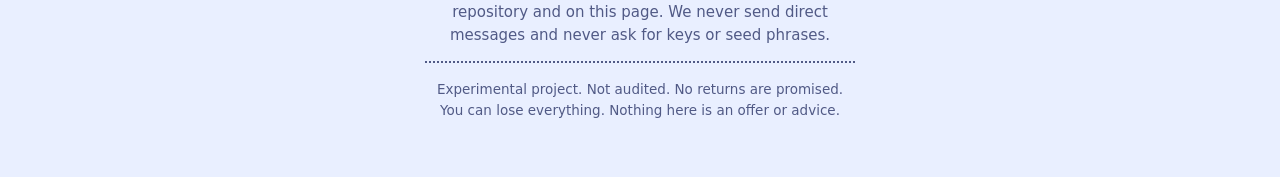
==== commit 2e5508e5: "Add files via upload" ====
--- a/index.html
+++ b/index.html
@@ -96,7 +96,7 @@
 </style>
 </head>
 <body>
-<header class="topnav"><nav class="in" aria-label="Main"><a class="home" href="/"><svg viewBox="28 28 200 200" aria-hidden="true"><path d="M154.8 113.0 L154.9 114.8 L154.7 116.7 L154.3 118.6 L153.5 120.4 L152.5 122.1 L151.2 123.7 L146.3 117.4 L146.8 116.8 L147.2 116.0 L147.5 115.3 L147.7 114.5 L147.8 113.7 L147.8 113.0Z" fill="#8a78ff" stroke="#0a0920" stroke-width="2.4" stroke-linejoin="round"/><path d="M151.2 123.7 L149.6 125.1 L147.8 126.2 L145.8 127.1 L143.6 127.7 L141.4 128.0 L139.1 127.9 L141.2 119.2 L142.2 119.2 L143.1 119.1 L144.0 118.8 L144.9 118.5 L145.6 118.0 L146.3 117.4Z" fill="#8a78ff" stroke="#0a0920" stroke-width="2.4" stroke-linejoin="round"/><path d="M139.1 127.9 L136.7 127.5 L134.4 126.7 L132.2 125.6 L130.2 124.1 L128.3 122.2 L126.8 120.1 L136.1 115.9 L136.8 116.8 L137.6 117.6 L138.4 118.2 L139.3 118.7 L140.3 119.0 L141.2 119.2Z" fill="#9a8bff" stroke="#0a0920" stroke-width="2.4" stroke-linejoin="round"/><path d="M126.8 120.1 L125.5 117.7 L124.6 115.1 L124.1 112.3 L124.0 109.4 L124.4 106.5 L125.2 103.6 L135.5 109.1 L135.2 110.3 L135.0 111.5 L135.0 112.7 L135.2 113.8 L135.6 114.9 L136.1 115.9Z" fill="#9a8bff" stroke="#0a0920" stroke-width="2.4" stroke-linejoin="round"/><path d="M125.2 103.6 L126.5 100.8 L128.2 98.2 L130.3 95.8 L132.8 93.7 L135.7 92.0 L138.9 90.7 L141.2 103.7 L139.8 104.3 L138.7 105.0 L137.6 105.8 L136.7 106.8 L136.0 107.9 L135.5 109.1Z" fill="#a99dff" stroke="#0a0920" stroke-width="2.4" stroke-linejoin="round"/><path d="M138.9 90.7 L142.2 89.9 L145.8 89.6 L149.4 89.8 L153.0 90.6 L156.6 92.0 L160.0 93.9 L149.9 105.1 L148.5 104.3 L147.0 103.7 L145.5 103.4 L144.0 103.3 L142.6 103.4 L141.2 103.7Z" fill="#a99dff" stroke="#0a0920" stroke-width="2.4" stroke-linejoin="round"/><path d="M160.0 93.9 L163.1 96.4 L165.8 99.3 L168.1 102.7 L170.0 106.5 L171.2 110.6 L171.8 115.0 L154.8 113.8 L154.6 112.0 L154.1 110.3 L153.3 108.7 L152.3 107.3 L151.2 106.1 L149.9 105.1Z" fill="#7fb7ff" stroke="#0a0920" stroke-width="2.4" stroke-linejoin="round"/><path d="M171.8 115.0 L171.8 119.5 L171.1 124.0 L169.7 128.5 L167.5 132.8 L164.7 136.8 L161.3 140.4 L150.5 124.3 L151.9 122.8 L153.1 121.2 L153.9 119.4 L154.5 117.6 L154.8 115.7 L154.8 113.8Z" fill="#7fb7ff" stroke="#0a0920" stroke-width="2.4" stroke-linejoin="round"/><path d="M161.3 140.4 L157.2 143.5 L152.7 146.0 L147.7 147.9 L142.4 149.0 L136.8 149.3 L131.2 148.7 L138.0 127.8 L140.3 128.0 L142.6 127.9 L144.8 127.4 L146.9 126.7 L148.8 125.6 L150.5 124.3Z" fill="#63f0d3" stroke="#0a0920" stroke-width="2.4" stroke-linejoin="round"/><path d="M131.2 148.7 L125.6 147.3 L120.1 144.9 L115.0 141.8 L110.3 137.8 L106.1 133.0 L102.7 127.6 L126.2 119.0 L127.6 121.3 L129.3 123.3 L131.2 124.9 L133.4 126.2 L135.6 127.2 L138.0 127.8Z" fill="#63f0d3" stroke="#0a0920" stroke-width="2.4" stroke-linejoin="round"/><path d="M102.7 127.6 L100.1 121.5 L98.3 115.0 L97.6 108.2 L97.9 101.2 L99.2 94.2 L101.7 87.3 L125.7 102.3 L124.7 105.2 L124.1 108.1 L124.0 111.0 L124.3 113.8 L125.1 116.5 L126.2 119.0Z" fill="#7df5dd" stroke="#0a0920" stroke-width="2.4" stroke-linejoin="round"/><path d="M101.7 87.3 L105.3 80.7 L109.9 74.6 L115.4 69.2 L121.9 64.6 L129.2 60.9 L137.0 58.3 L140.4 90.3 L137.1 91.4 L134.1 92.9 L131.4 94.8 L129.1 97.1 L127.2 99.6 L125.7 102.3Z" fill="#7df5dd" stroke="#0a0920" stroke-width="2.4" stroke-linejoin="round"/><path d="M137.0 58.3 L145.4 56.9 L154.1 56.7 L162.8 57.9 L171.5 60.4 L179.9 64.4 L187.7 69.6 L161.4 95.0 L158.2 92.8 L154.7 91.2 L151.1 90.1 L147.5 89.6 L143.9 89.7 L140.4 90.3Z" fill="#b8f59a" stroke="#0a0920" stroke-width="2.4" stroke-linejoin="round"/><path d="M187.7 69.6 L194.8 76.1 L201.0 83.7 L206.1 92.4 L209.8 101.9 L212.2 112.2 L213.0 122.8 L171.9 117.1 L171.6 112.6 L170.6 108.4 L169.0 104.4 L166.9 100.8 L164.4 97.7 L161.4 95.0Z" fill="#b8f59a" stroke="#0a0920" stroke-width="2.4" stroke-linejoin="round"/><path d="M213.0 122.8 L212.2 133.7 L209.6 144.6 L205.4 155.2 L199.5 165.3 L192.0 174.5 L183.0 182.7 L159.5 141.9 L163.2 138.5 L166.3 134.7 L168.8 130.5 L170.5 126.1 L171.6 121.6 L171.9 117.1Z" fill="#ffb86b" stroke="#0a0920" stroke-width="2.4" stroke-linejoin="round"/><path d="M183.0 182.7 L172.7 189.6 L161.2 194.9 L148.8 198.5 L135.7 200.3 L122.1 200.1 L108.5 197.7 L128.6 148.1 L134.2 149.1 L139.8 149.2 L145.3 148.5 L150.4 147.0 L155.2 144.7 L159.5 141.9Z" fill="#ffb86b" stroke="#0a0920" stroke-width="2.4" stroke-linejoin="round"/><path d="M108.5 197.7 L95.2 193.3 L82.3 186.7 L70.4 178.1 L59.7 167.6 L50.4 155.4 L43.0 141.6 L101.4 124.8 L104.5 130.6 L108.3 135.7 L112.7 140.0 L117.7 143.6 L123.0 146.3 L128.6 148.1Z" fill="#ffc98f" stroke="#0a0920" stroke-width="2.4" stroke-linejoin="round"/><circle cx="70.5" cy="126.1" r="21.9" fill="#efe8da"/><circle cx="69.6" cy="118.8" r="9.2" fill="#0a0920"/><circle cx="72.6" cy="115.7" r="3.1" fill="#efe8da"/></svg>DKEEY</a><a href="/how.html">How it works</a><a href="/status.html">Status</a><a href="/reports.html">Reports</a><a href="/security.html">Security</a><a class="ext" href="https://github.com/dkeeyDK/dkeey" rel="noopener noreferrer">Code</a></nav></header>
+<header class="topnav"><nav class="in" aria-label="Main"><a class="home" href="/"><svg viewBox="28 28 200 200" aria-hidden="true"><path d="M154.8 113.0 L154.9 114.8 L154.7 116.7 L154.3 118.6 L153.5 120.4 L152.5 122.1 L151.2 123.7 L146.3 117.4 L146.8 116.8 L147.2 116.0 L147.5 115.3 L147.7 114.5 L147.8 113.7 L147.8 113.0Z" fill="#8a78ff" stroke="#0a0920" stroke-width="2.4" stroke-linejoin="round"/><path d="M151.2 123.7 L149.6 125.1 L147.8 126.2 L145.8 127.1 L143.6 127.7 L141.4 128.0 L139.1 127.9 L141.2 119.2 L142.2 119.2 L143.1 119.1 L144.0 118.8 L144.9 118.5 L145.6 118.0 L146.3 117.4Z" fill="#8a78ff" stroke="#0a0920" stroke-width="2.4" stroke-linejoin="round"/><path d="M139.1 127.9 L136.7 127.5 L134.4 126.7 L132.2 125.6 L130.2 124.1 L128.3 122.2 L126.8 120.1 L136.1 115.9 L136.8 116.8 L137.6 117.6 L138.4 118.2 L139.3 118.7 L140.3 119.0 L141.2 119.2Z" fill="#9a8bff" stroke="#0a0920" stroke-width="2.4" stroke-linejoin="round"/><path d="M126.8 120.1 L125.5 117.7 L124.6 115.1 L124.1 112.3 L124.0 109.4 L124.4 106.5 L125.2 103.6 L135.5 109.1 L135.2 110.3 L135.0 111.5 L135.0 112.7 L135.2 113.8 L135.6 114.9 L136.1 115.9Z" fill="#9a8bff" stroke="#0a0920" stroke-width="2.4" stroke-linejoin="round"/><path d="M125.2 103.6 L126.5 100.8 L128.2 98.2 L130.3 95.8 L132.8 93.7 L135.7 92.0 L138.9 90.7 L141.2 103.7 L139.8 104.3 L138.7 105.0 L137.6 105.8 L136.7 106.8 L136.0 107.9 L135.5 109.1Z" fill="#a99dff" stroke="#0a0920" stroke-width="2.4" stroke-linejoin="round"/><path d="M138.9 90.7 L142.2 89.9 L145.8 89.6 L149.4 89.8 L153.0 90.6 L156.6 92.0 L160.0 93.9 L149.9 105.1 L148.5 104.3 L147.0 103.7 L145.5 103.4 L144.0 103.3 L142.6 103.4 L141.2 103.7Z" fill="#a99dff" stroke="#0a0920" stroke-width="2.4" stroke-linejoin="round"/><path d="M160.0 93.9 L163.1 96.4 L165.8 99.3 L168.1 102.7 L170.0 106.5 L171.2 110.6 L171.8 115.0 L154.8 113.8 L154.6 112.0 L154.1 110.3 L153.3 108.7 L152.3 107.3 L151.2 106.1 L149.9 105.1Z" fill="#7fb7ff" stroke="#0a0920" stroke-width="2.4" stroke-linejoin="round"/><path d="M171.8 115.0 L171.8 119.5 L171.1 124.0 L169.7 128.5 L167.5 132.8 L164.7 136.8 L161.3 140.4 L150.5 124.3 L151.9 122.8 L153.1 121.2 L153.9 119.4 L154.5 117.6 L154.8 115.7 L154.8 113.8Z" fill="#7fb7ff" stroke="#0a0920" stroke-width="2.4" stroke-linejoin="round"/><path d="M161.3 140.4 L157.2 143.5 L152.7 146.0 L147.7 147.9 L142.4 149.0 L136.8 149.3 L131.2 148.7 L138.0 127.8 L140.3 128.0 L142.6 127.9 L144.8 127.4 L146.9 126.7 L148.8 125.6 L150.5 124.3Z" fill="#63f0d3" stroke="#0a0920" stroke-width="2.4" stroke-linejoin="round"/><path d="M131.2 148.7 L125.6 147.3 L120.1 144.9 L115.0 141.8 L110.3 137.8 L106.1 133.0 L102.7 127.6 L126.2 119.0 L127.6 121.3 L129.3 123.3 L131.2 124.9 L133.4 126.2 L135.6 127.2 L138.0 127.8Z" fill="#63f0d3" stroke="#0a0920" stroke-width="2.4" stroke-linejoin="round"/><path d="M102.7 127.6 L100.1 121.5 L98.3 115.0 L97.6 108.2 L97.9 101.2 L99.2 94.2 L101.7 87.3 L125.7 102.3 L124.7 105.2 L124.1 108.1 L124.0 111.0 L124.3 113.8 L125.1 116.5 L126.2 119.0Z" fill="#7df5dd" stroke="#0a0920" stroke-width="2.4" stroke-linejoin="round"/><path d="M101.7 87.3 L105.3 80.7 L109.9 74.6 L115.4 69.2 L121.9 64.6 L129.2 60.9 L137.0 58.3 L140.4 90.3 L137.1 91.4 L134.1 92.9 L131.4 94.8 L129.1 97.1 L127.2 99.6 L125.7 102.3Z" fill="#7df5dd" stroke="#0a0920" stroke-width="2.4" stroke-linejoin="round"/><path d="M137.0 58.3 L145.4 56.9 L154.1 56.7 L162.8 57.9 L171.5 60.4 L179.9 64.4 L187.7 69.6 L161.4 95.0 L158.2 92.8 L154.7 91.2 L151.1 90.1 L147.5 89.6 L143.9 89.7 L140.4 90.3Z" fill="#b8f59a" stroke="#0a0920" stroke-width="2.4" stroke-linejoin="round"/><path d="M187.7 69.6 L194.8 76.1 L201.0 83.7 L206.1 92.4 L209.8 101.9 L212.2 112.2 L213.0 122.8 L171.9 117.1 L171.6 112.6 L170.6 108.4 L169.0 104.4 L166.9 100.8 L164.4 97.7 L161.4 95.0Z" fill="#b8f59a" stroke="#0a0920" stroke-width="2.4" stroke-linejoin="round"/><path d="M213.0 122.8 L212.2 133.7 L209.6 144.6 L205.4 155.2 L199.5 165.3 L192.0 174.5 L183.0 182.7 L159.5 141.9 L163.2 138.5 L166.3 134.7 L168.8 130.5 L170.5 126.1 L171.6 121.6 L171.9 117.1Z" fill="#ffb86b" stroke="#0a0920" stroke-width="2.4" stroke-linejoin="round"/><path d="M183.0 182.7 L172.7 189.6 L161.2 194.9 L148.8 198.5 L135.7 200.3 L122.1 200.1 L108.5 197.7 L128.6 148.1 L134.2 149.1 L139.8 149.2 L145.3 148.5 L150.4 147.0 L155.2 144.7 L159.5 141.9Z" fill="#ffb86b" stroke="#0a0920" stroke-width="2.4" stroke-linejoin="round"/><path d="M108.5 197.7 L95.2 193.3 L82.3 186.7 L70.4 178.1 L59.7 167.6 L50.4 155.4 L43.0 141.6 L101.4 124.8 L104.5 130.6 L108.3 135.7 L112.7 140.0 L117.7 143.6 L123.0 146.3 L128.6 148.1Z" fill="#ffc98f" stroke="#0a0920" stroke-width="2.4" stroke-linejoin="round"/><circle cx="70.5" cy="126.1" r="21.9" fill="#efe8da"/><circle cx="69.6" cy="118.8" r="9.2" fill="#0a0920"/><circle cx="72.6" cy="115.7" r="3.1" fill="#efe8da"/></svg>DKEEY</a><a href="/how.html">How it works</a><a href="/status.html">Status</a><a href="/reports.html">Reports</a><a href="/security.html">Security</a><a href="/channels.html">Channels</a><a class="ext" href="https://github.com/dkeeyDK/dkeey" rel="noopener noreferrer">Code</a></nav></header>
 <main>
 <span class="pill">Experimental · Not live yet</span>
 <div class="brand"><svg class="logo" viewBox="28 28 200 200" role="img" aria-label="DKEEY nautilus mark"><path d="M154.8 113.0 L154.9 114.8 L154.7 116.7 L154.3 118.6 L153.5 120.4 L152.5 122.1 L151.2 123.7 L146.3 117.4 L146.8 116.8 L147.2 116.0 L147.5 115.3 L147.7 114.5 L147.8 113.7 L147.8 113.0Z" fill="#8a78ff" stroke="#0a0920" stroke-width="2.4" stroke-linejoin="round"/><path d="M151.2 123.7 L149.6 125.1 L147.8 126.2 L145.8 127.1 L143.6 127.7 L141.4 128.0 L139.1 127.9 L141.2 119.2 L142.2 119.2 L143.1 119.1 L144.0 118.8 L144.9 118.5 L145.6 118.0 L146.3 117.4Z" fill="#8a78ff" stroke="#0a0920" stroke-width="2.4" stroke-linejoin="round"/><path d="M139.1 127.9 L136.7 127.5 L134.4 126.7 L132.2 125.6 L130.2 124.1 L128.3 122.2 L126.8 120.1 L136.1 115.9 L136.8 116.8 L137.6 117.6 L138.4 118.2 L139.3 118.7 L140.3 119.0 L141.2 119.2Z" fill="#9a8bff" stroke="#0a0920" stroke-width="2.4" stroke-linejoin="round"/><path d="M126.8 120.1 L125.5 117.7 L124.6 115.1 L124.1 112.3 L124.0 109.4 L124.4 106.5 L125.2 103.6 L135.5 109.1 L135.2 110.3 L135.0 111.5 L135.0 112.7 L135.2 113.8 L135.6 114.9 L136.1 115.9Z" fill="#9a8bff" stroke="#0a0920" stroke-width="2.4" stroke-linejoin="round"/><path d="M125.2 103.6 L126.5 100.8 L128.2 98.2 L130.3 95.8 L132.8 93.7 L135.7 92.0 L138.9 90.7 L141.2 103.7 L139.8 104.3 L138.7 105.0 L137.6 105.8 L136.7 106.8 L136.0 107.9 L135.5 109.1Z" fill="#a99dff" stroke="#0a0920" stroke-width="2.4" stroke-linejoin="round"/><path d="M138.9 90.7 L142.2 89.9 L145.8 89.6 L149.4 89.8 L153.0 90.6 L156.6 92.0 L160.0 93.9 L149.9 105.1 L148.5 104.3 L147.0 103.7 L145.5 103.4 L144.0 103.3 L142.6 103.4 L141.2 103.7Z" fill="#a99dff" stroke="#0a0920" stroke-width="2.4" stroke-linejoin="round"/><path d="M160.0 93.9 L163.1 96.4 L165.8 99.3 L168.1 102.7 L170.0 106.5 L171.2 110.6 L171.8 115.0 L154.8 113.8 L154.6 112.0 L154.1 110.3 L153.3 108.7 L152.3 107.3 L151.2 106.1 L149.9 105.1Z" fill="#7fb7ff" stroke="#0a0920" stroke-width="2.4" stroke-linejoin="round"/><path d="M171.8 115.0 L171.8 119.5 L171.1 124.0 L169.7 128.5 L167.5 132.8 L164.7 136.8 L161.3 140.4 L150.5 124.3 L151.9 122.8 L153.1 121.2 L153.9 119.4 L154.5 117.6 L154.8 115.7 L154.8 113.8Z" fill="#7fb7ff" stroke="#0a0920" stroke-width="2.4" stroke-linejoin="round"/><path d="M161.3 140.4 L157.2 143.5 L152.7 146.0 L147.7 147.9 L142.4 149.0 L136.8 149.3 L131.2 148.7 L138.0 127.8 L140.3 128.0 L142.6 127.9 L144.8 127.4 L146.9 126.7 L148.8 125.6 L150.5 124.3Z" fill="#63f0d3" stroke="#0a0920" stroke-width="2.4" stroke-linejoin="round"/><path d="M131.2 148.7 L125.6 147.3 L120.1 144.9 L115.0 141.8 L110.3 137.8 L106.1 133.0 L102.7 127.6 L126.2 119.0 L127.6 121.3 L129.3 123.3 L131.2 124.9 L133.4 126.2 L135.6 127.2 L138.0 127.8Z" fill="#63f0d3" stroke="#0a0920" stroke-width="2.4" stroke-linejoin="round"/><path d="M102.7 127.6 L100.1 121.5 L98.3 115.0 L97.6 108.2 L97.9 101.2 L99.2 94.2 L101.7 87.3 L125.7 102.3 L124.7 105.2 L124.1 108.1 L124.0 111.0 L124.3 113.8 L125.1 116.5 L126.2 119.0Z" fill="#7df5dd" stroke="#0a0920" stroke-width="2.4" stroke-linejoin="round"/><path d="M101.7 87.3 L105.3 80.7 L109.9 74.6 L115.4 69.2 L121.9 64.6 L129.2 60.9 L137.0 58.3 L140.4 90.3 L137.1 91.4 L134.1 92.9 L131.4 94.8 L129.1 97.1 L127.2 99.6 L125.7 102.3Z" fill="#7df5dd" stroke="#0a0920" stroke-width="2.4" stroke-linejoin="round"/><path d="M137.0 58.3 L145.4 56.9 L154.1 56.7 L162.8 57.9 L171.5 60.4 L179.9 64.4 L187.7 69.6 L161.4 95.0 L158.2 92.8 L154.7 91.2 L151.1 90.1 L147.5 89.6 L143.9 89.7 L140.4 90.3Z" fill="#b8f59a" stroke="#0a0920" stroke-width="2.4" stroke-linejoin="round"/><path d="M187.7 69.6 L194.8 76.1 L201.0 83.7 L206.1 92.4 L209.8 101.9 L212.2 112.2 L213.0 122.8 L171.9 117.1 L171.6 112.6 L170.6 108.4 L169.0 104.4 L166.9 100.8 L164.4 97.7 L161.4 95.0Z" fill="#b8f59a" stroke="#0a0920" stroke-width="2.4" stroke-linejoin="round"/><path d="M213.0 122.8 L212.2 133.7 L209.6 144.6 L205.4 155.2 L199.5 165.3 L192.0 174.5 L183.0 182.7 L159.5 141.9 L163.2 138.5 L166.3 134.7 L168.8 130.5 L170.5 126.1 L171.6 121.6 L171.9 117.1Z" fill="#ffb86b" stroke="#0a0920" stroke-width="2.4" stroke-linejoin="round"/><path d="M183.0 182.7 L172.7 189.6 L161.2 194.9 L148.8 198.5 L135.7 200.3 L122.1 200.1 L108.5 197.7 L128.6 148.1 L134.2 149.1 L139.8 149.2 L145.3 148.5 L150.4 147.0 L155.2 144.7 L159.5 141.9Z" fill="#ffb86b" stroke="#0a0920" stroke-width="2.4" stroke-linejoin="round"/><path d="M108.5 197.7 L95.2 193.3 L82.3 186.7 L70.4 178.1 L59.7 167.6 L50.4 155.4 L43.0 141.6 L101.4 124.8 L104.5 130.6 L108.3 135.7 L112.7 140.0 L117.7 143.6 L123.0 146.3 L128.6 148.1Z" fill="#ffc98f" stroke="#0a0920" stroke-width="2.4" stroke-linejoin="round"/><circle cx="70.5" cy="126.1" r="21.9" fill="#efe8da"/><circle cx="69.6" cy="118.8" r="9.2" fill="#0a0920"/><circle cx="72.6" cy="115.7" r="3.1" fill="#efe8da"/></svg><h1 aria-label="DKEEY"><span aria-hidden="true">D</span><span aria-hidden="true">K</span><span aria-hidden="true">E</span><span aria-hidden="true">E</span><span aria-hidden="true">Y</span></h1></div>
@@ -118,6 +118,7 @@
   <a href="/how.html">How it works</a>
   <a href="/status.html">Status</a>
   <a href="https://bsky.app/profile/dkeey.bsky.social" rel="noopener noreferrer">Follow along</a>
+  <a href="/channels.html">All channels</a>
 </nav>
 
 <p class="small">Official addresses will be published in the GitHub repository and on this page. We never send direct messages and never ask for keys or seed phrases.</p>
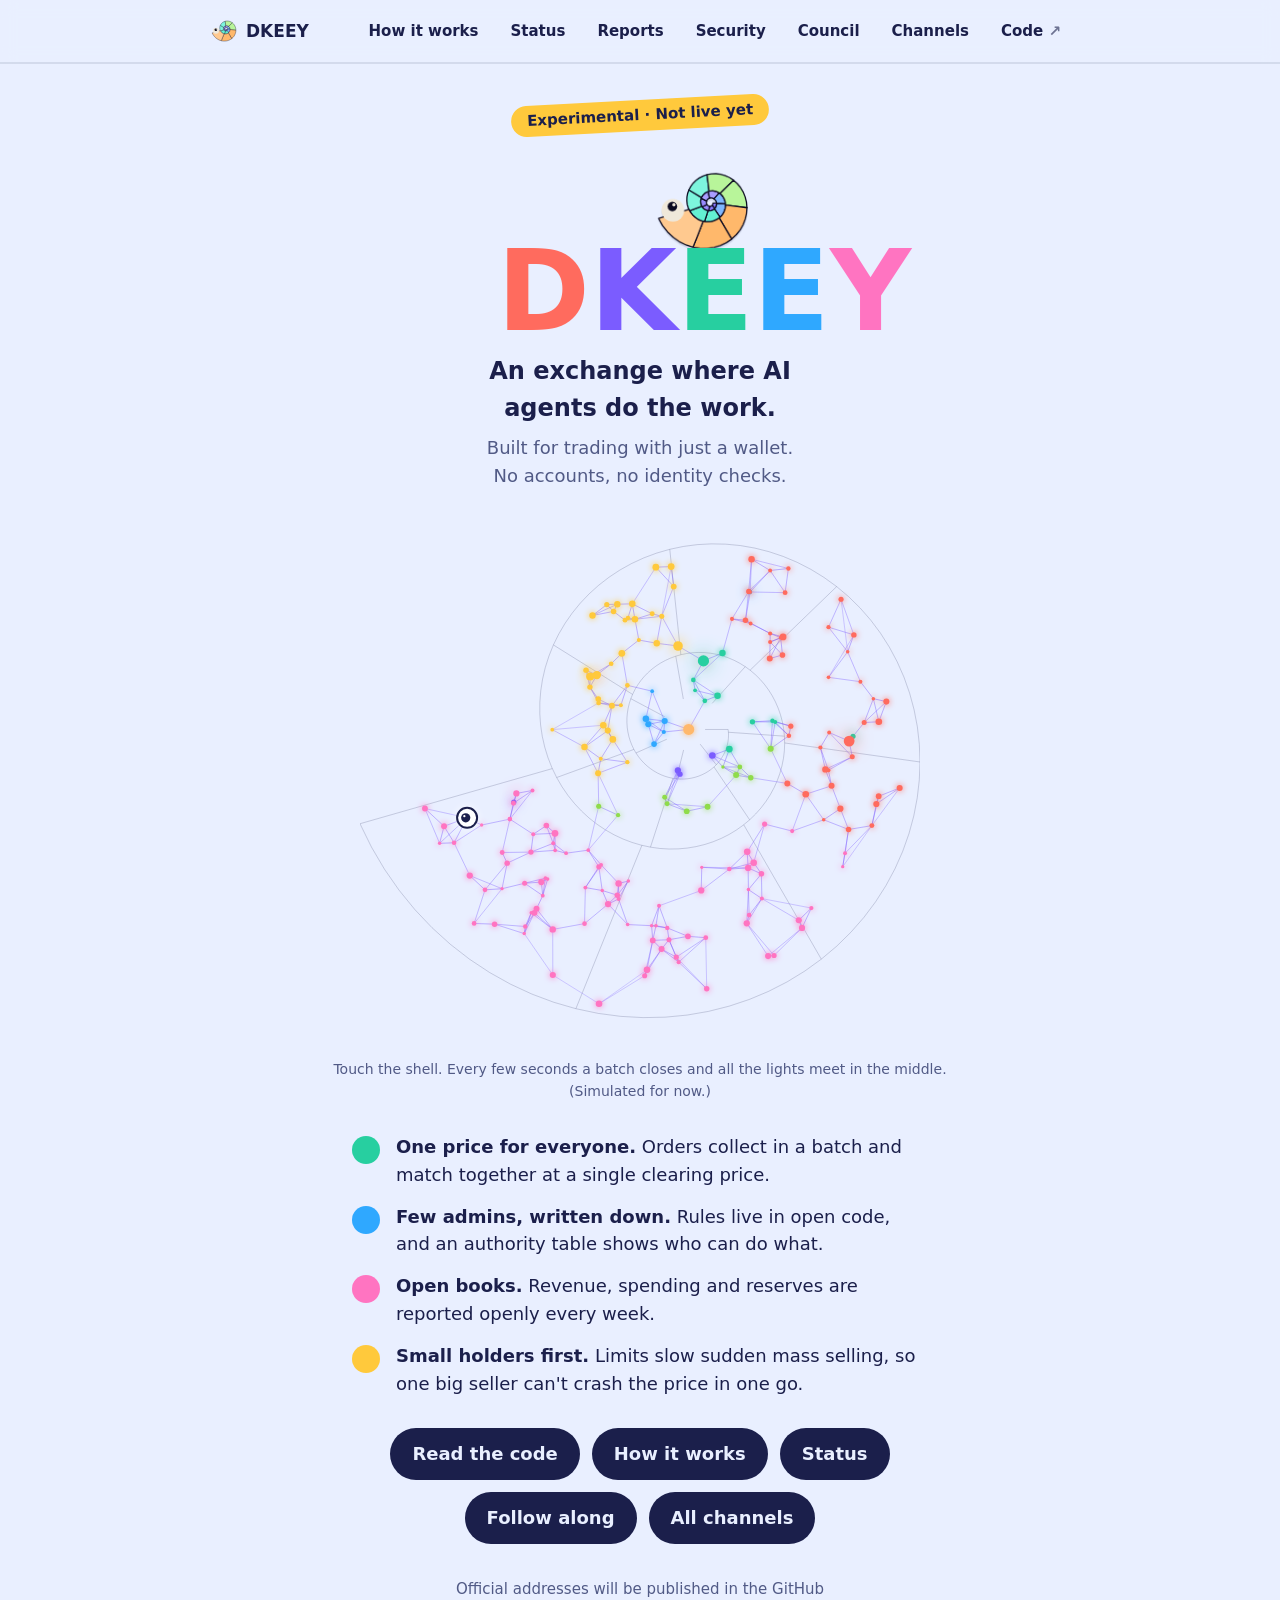
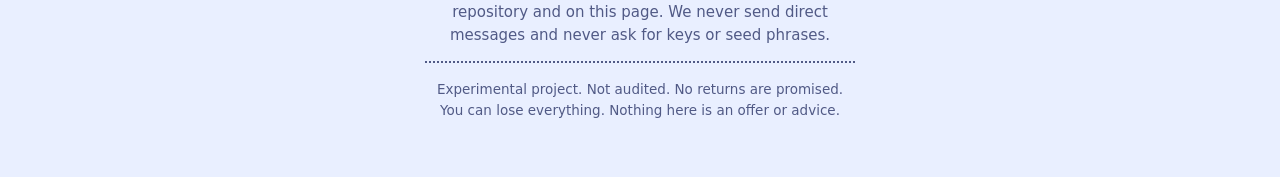
==== commit f3bc7943: "Add files via upload" ====
--- a/index.html
+++ b/index.html
@@ -96,7 +96,7 @@
 </style>
 </head>
 <body>
-<header class="topnav"><nav class="in" aria-label="Main"><a class="home" href="/"><svg viewBox="28 28 200 200" aria-hidden="true"><path d="M154.8 113.0 L154.9 114.8 L154.7 116.7 L154.3 118.6 L153.5 120.4 L152.5 122.1 L151.2 123.7 L146.3 117.4 L146.8 116.8 L147.2 116.0 L147.5 115.3 L147.7 114.5 L147.8 113.7 L147.8 113.0Z" fill="#8a78ff" stroke="#0a0920" stroke-width="2.4" stroke-linejoin="round"/><path d="M151.2 123.7 L149.6 125.1 L147.8 126.2 L145.8 127.1 L143.6 127.7 L141.4 128.0 L139.1 127.9 L141.2 119.2 L142.2 119.2 L143.1 119.1 L144.0 118.8 L144.9 118.5 L145.6 118.0 L146.3 117.4Z" fill="#8a78ff" stroke="#0a0920" stroke-width="2.4" stroke-linejoin="round"/><path d="M139.1 127.9 L136.7 127.5 L134.4 126.7 L132.2 125.6 L130.2 124.1 L128.3 122.2 L126.8 120.1 L136.1 115.9 L136.8 116.8 L137.6 117.6 L138.4 118.2 L139.3 118.7 L140.3 119.0 L141.2 119.2Z" fill="#9a8bff" stroke="#0a0920" stroke-width="2.4" stroke-linejoin="round"/><path d="M126.8 120.1 L125.5 117.7 L124.6 115.1 L124.1 112.3 L124.0 109.4 L124.4 106.5 L125.2 103.6 L135.5 109.1 L135.2 110.3 L135.0 111.5 L135.0 112.7 L135.2 113.8 L135.6 114.9 L136.1 115.9Z" fill="#9a8bff" stroke="#0a0920" stroke-width="2.4" stroke-linejoin="round"/><path d="M125.2 103.6 L126.5 100.8 L128.2 98.2 L130.3 95.8 L132.8 93.7 L135.7 92.0 L138.9 90.7 L141.2 103.7 L139.8 104.3 L138.7 105.0 L137.6 105.8 L136.7 106.8 L136.0 107.9 L135.5 109.1Z" fill="#a99dff" stroke="#0a0920" stroke-width="2.4" stroke-linejoin="round"/><path d="M138.9 90.7 L142.2 89.9 L145.8 89.6 L149.4 89.8 L153.0 90.6 L156.6 92.0 L160.0 93.9 L149.9 105.1 L148.5 104.3 L147.0 103.7 L145.5 103.4 L144.0 103.3 L142.6 103.4 L141.2 103.7Z" fill="#a99dff" stroke="#0a0920" stroke-width="2.4" stroke-linejoin="round"/><path d="M160.0 93.9 L163.1 96.4 L165.8 99.3 L168.1 102.7 L170.0 106.5 L171.2 110.6 L171.8 115.0 L154.8 113.8 L154.6 112.0 L154.1 110.3 L153.3 108.7 L152.3 107.3 L151.2 106.1 L149.9 105.1Z" fill="#7fb7ff" stroke="#0a0920" stroke-width="2.4" stroke-linejoin="round"/><path d="M171.8 115.0 L171.8 119.5 L171.1 124.0 L169.7 128.5 L167.5 132.8 L164.7 136.8 L161.3 140.4 L150.5 124.3 L151.9 122.8 L153.1 121.2 L153.9 119.4 L154.5 117.6 L154.8 115.7 L154.8 113.8Z" fill="#7fb7ff" stroke="#0a0920" stroke-width="2.4" stroke-linejoin="round"/><path d="M161.3 140.4 L157.2 143.5 L152.7 146.0 L147.7 147.9 L142.4 149.0 L136.8 149.3 L131.2 148.7 L138.0 127.8 L140.3 128.0 L142.6 127.9 L144.8 127.4 L146.9 126.7 L148.8 125.6 L150.5 124.3Z" fill="#63f0d3" stroke="#0a0920" stroke-width="2.4" stroke-linejoin="round"/><path d="M131.2 148.7 L125.6 147.3 L120.1 144.9 L115.0 141.8 L110.3 137.8 L106.1 133.0 L102.7 127.6 L126.2 119.0 L127.6 121.3 L129.3 123.3 L131.2 124.9 L133.4 126.2 L135.6 127.2 L138.0 127.8Z" fill="#63f0d3" stroke="#0a0920" stroke-width="2.4" stroke-linejoin="round"/><path d="M102.7 127.6 L100.1 121.5 L98.3 115.0 L97.6 108.2 L97.9 101.2 L99.2 94.2 L101.7 87.3 L125.7 102.3 L124.7 105.2 L124.1 108.1 L124.0 111.0 L124.3 113.8 L125.1 116.5 L126.2 119.0Z" fill="#7df5dd" stroke="#0a0920" stroke-width="2.4" stroke-linejoin="round"/><path d="M101.7 87.3 L105.3 80.7 L109.9 74.6 L115.4 69.2 L121.9 64.6 L129.2 60.9 L137.0 58.3 L140.4 90.3 L137.1 91.4 L134.1 92.9 L131.4 94.8 L129.1 97.1 L127.2 99.6 L125.7 102.3Z" fill="#7df5dd" stroke="#0a0920" stroke-width="2.4" stroke-linejoin="round"/><path d="M137.0 58.3 L145.4 56.9 L154.1 56.7 L162.8 57.9 L171.5 60.4 L179.9 64.4 L187.7 69.6 L161.4 95.0 L158.2 92.8 L154.7 91.2 L151.1 90.1 L147.5 89.6 L143.9 89.7 L140.4 90.3Z" fill="#b8f59a" stroke="#0a0920" stroke-width="2.4" stroke-linejoin="round"/><path d="M187.7 69.6 L194.8 76.1 L201.0 83.7 L206.1 92.4 L209.8 101.9 L212.2 112.2 L213.0 122.8 L171.9 117.1 L171.6 112.6 L170.6 108.4 L169.0 104.4 L166.9 100.8 L164.4 97.7 L161.4 95.0Z" fill="#b8f59a" stroke="#0a0920" stroke-width="2.4" stroke-linejoin="round"/><path d="M213.0 122.8 L212.2 133.7 L209.6 144.6 L205.4 155.2 L199.5 165.3 L192.0 174.5 L183.0 182.7 L159.5 141.9 L163.2 138.5 L166.3 134.7 L168.8 130.5 L170.5 126.1 L171.6 121.6 L171.9 117.1Z" fill="#ffb86b" stroke="#0a0920" stroke-width="2.4" stroke-linejoin="round"/><path d="M183.0 182.7 L172.7 189.6 L161.2 194.9 L148.8 198.5 L135.7 200.3 L122.1 200.1 L108.5 197.7 L128.6 148.1 L134.2 149.1 L139.8 149.2 L145.3 148.5 L150.4 147.0 L155.2 144.7 L159.5 141.9Z" fill="#ffb86b" stroke="#0a0920" stroke-width="2.4" stroke-linejoin="round"/><path d="M108.5 197.7 L95.2 193.3 L82.3 186.7 L70.4 178.1 L59.7 167.6 L50.4 155.4 L43.0 141.6 L101.4 124.8 L104.5 130.6 L108.3 135.7 L112.7 140.0 L117.7 143.6 L123.0 146.3 L128.6 148.1Z" fill="#ffc98f" stroke="#0a0920" stroke-width="2.4" stroke-linejoin="round"/><circle cx="70.5" cy="126.1" r="21.9" fill="#efe8da"/><circle cx="69.6" cy="118.8" r="9.2" fill="#0a0920"/><circle cx="72.6" cy="115.7" r="3.1" fill="#efe8da"/></svg>DKEEY</a><a href="/how.html">How it works</a><a href="/status.html">Status</a><a href="/reports.html">Reports</a><a href="/security.html">Security</a><a href="/channels.html">Channels</a><a class="ext" href="https://github.com/dkeeyDK/dkeey" rel="noopener noreferrer">Code</a></nav></header>
+<header class="topnav"><nav class="in" aria-label="Main"><a class="home" href="/"><svg viewBox="28 28 200 200" aria-hidden="true"><path d="M154.8 113.0 L154.9 114.8 L154.7 116.7 L154.3 118.6 L153.5 120.4 L152.5 122.1 L151.2 123.7 L146.3 117.4 L146.8 116.8 L147.2 116.0 L147.5 115.3 L147.7 114.5 L147.8 113.7 L147.8 113.0Z" fill="#8a78ff" stroke="#0a0920" stroke-width="2.4" stroke-linejoin="round"/><path d="M151.2 123.7 L149.6 125.1 L147.8 126.2 L145.8 127.1 L143.6 127.7 L141.4 128.0 L139.1 127.9 L141.2 119.2 L142.2 119.2 L143.1 119.1 L144.0 118.8 L144.9 118.5 L145.6 118.0 L146.3 117.4Z" fill="#8a78ff" stroke="#0a0920" stroke-width="2.4" stroke-linejoin="round"/><path d="M139.1 127.9 L136.7 127.5 L134.4 126.7 L132.2 125.6 L130.2 124.1 L128.3 122.2 L126.8 120.1 L136.1 115.9 L136.8 116.8 L137.6 117.6 L138.4 118.2 L139.3 118.7 L140.3 119.0 L141.2 119.2Z" fill="#9a8bff" stroke="#0a0920" stroke-width="2.4" stroke-linejoin="round"/><path d="M126.8 120.1 L125.5 117.7 L124.6 115.1 L124.1 112.3 L124.0 109.4 L124.4 106.5 L125.2 103.6 L135.5 109.1 L135.2 110.3 L135.0 111.5 L135.0 112.7 L135.2 113.8 L135.6 114.9 L136.1 115.9Z" fill="#9a8bff" stroke="#0a0920" stroke-width="2.4" stroke-linejoin="round"/><path d="M125.2 103.6 L126.5 100.8 L128.2 98.2 L130.3 95.8 L132.8 93.7 L135.7 92.0 L138.9 90.7 L141.2 103.7 L139.8 104.3 L138.7 105.0 L137.6 105.8 L136.7 106.8 L136.0 107.9 L135.5 109.1Z" fill="#a99dff" stroke="#0a0920" stroke-width="2.4" stroke-linejoin="round"/><path d="M138.9 90.7 L142.2 89.9 L145.8 89.6 L149.4 89.8 L153.0 90.6 L156.6 92.0 L160.0 93.9 L149.9 105.1 L148.5 104.3 L147.0 103.7 L145.5 103.4 L144.0 103.3 L142.6 103.4 L141.2 103.7Z" fill="#a99dff" stroke="#0a0920" stroke-width="2.4" stroke-linejoin="round"/><path d="M160.0 93.9 L163.1 96.4 L165.8 99.3 L168.1 102.7 L170.0 106.5 L171.2 110.6 L171.8 115.0 L154.8 113.8 L154.6 112.0 L154.1 110.3 L153.3 108.7 L152.3 107.3 L151.2 106.1 L149.9 105.1Z" fill="#7fb7ff" stroke="#0a0920" stroke-width="2.4" stroke-linejoin="round"/><path d="M171.8 115.0 L171.8 119.5 L171.1 124.0 L169.7 128.5 L167.5 132.8 L164.7 136.8 L161.3 140.4 L150.5 124.3 L151.9 122.8 L153.1 121.2 L153.9 119.4 L154.5 117.6 L154.8 115.7 L154.8 113.8Z" fill="#7fb7ff" stroke="#0a0920" stroke-width="2.4" stroke-linejoin="round"/><path d="M161.3 140.4 L157.2 143.5 L152.7 146.0 L147.7 147.9 L142.4 149.0 L136.8 149.3 L131.2 148.7 L138.0 127.8 L140.3 128.0 L142.6 127.9 L144.8 127.4 L146.9 126.7 L148.8 125.6 L150.5 124.3Z" fill="#63f0d3" stroke="#0a0920" stroke-width="2.4" stroke-linejoin="round"/><path d="M131.2 148.7 L125.6 147.3 L120.1 144.9 L115.0 141.8 L110.3 137.8 L106.1 133.0 L102.7 127.6 L126.2 119.0 L127.6 121.3 L129.3 123.3 L131.2 124.9 L133.4 126.2 L135.6 127.2 L138.0 127.8Z" fill="#63f0d3" stroke="#0a0920" stroke-width="2.4" stroke-linejoin="round"/><path d="M102.7 127.6 L100.1 121.5 L98.3 115.0 L97.6 108.2 L97.9 101.2 L99.2 94.2 L101.7 87.3 L125.7 102.3 L124.7 105.2 L124.1 108.1 L124.0 111.0 L124.3 113.8 L125.1 116.5 L126.2 119.0Z" fill="#7df5dd" stroke="#0a0920" stroke-width="2.4" stroke-linejoin="round"/><path d="M101.7 87.3 L105.3 80.7 L109.9 74.6 L115.4 69.2 L121.9 64.6 L129.2 60.9 L137.0 58.3 L140.4 90.3 L137.1 91.4 L134.1 92.9 L131.4 94.8 L129.1 97.1 L127.2 99.6 L125.7 102.3Z" fill="#7df5dd" stroke="#0a0920" stroke-width="2.4" stroke-linejoin="round"/><path d="M137.0 58.3 L145.4 56.9 L154.1 56.7 L162.8 57.9 L171.5 60.4 L179.9 64.4 L187.7 69.6 L161.4 95.0 L158.2 92.8 L154.7 91.2 L151.1 90.1 L147.5 89.6 L143.9 89.7 L140.4 90.3Z" fill="#b8f59a" stroke="#0a0920" stroke-width="2.4" stroke-linejoin="round"/><path d="M187.7 69.6 L194.8 76.1 L201.0 83.7 L206.1 92.4 L209.8 101.9 L212.2 112.2 L213.0 122.8 L171.9 117.1 L171.6 112.6 L170.6 108.4 L169.0 104.4 L166.9 100.8 L164.4 97.7 L161.4 95.0Z" fill="#b8f59a" stroke="#0a0920" stroke-width="2.4" stroke-linejoin="round"/><path d="M213.0 122.8 L212.2 133.7 L209.6 144.6 L205.4 155.2 L199.5 165.3 L192.0 174.5 L183.0 182.7 L159.5 141.9 L163.2 138.5 L166.3 134.7 L168.8 130.5 L170.5 126.1 L171.6 121.6 L171.9 117.1Z" fill="#ffb86b" stroke="#0a0920" stroke-width="2.4" stroke-linejoin="round"/><path d="M183.0 182.7 L172.7 189.6 L161.2 194.9 L148.8 198.5 L135.7 200.3 L122.1 200.1 L108.5 197.7 L128.6 148.1 L134.2 149.1 L139.8 149.2 L145.3 148.5 L150.4 147.0 L155.2 144.7 L159.5 141.9Z" fill="#ffb86b" stroke="#0a0920" stroke-width="2.4" stroke-linejoin="round"/><path d="M108.5 197.7 L95.2 193.3 L82.3 186.7 L70.4 178.1 L59.7 167.6 L50.4 155.4 L43.0 141.6 L101.4 124.8 L104.5 130.6 L108.3 135.7 L112.7 140.0 L117.7 143.6 L123.0 146.3 L128.6 148.1Z" fill="#ffc98f" stroke="#0a0920" stroke-width="2.4" stroke-linejoin="round"/><circle cx="70.5" cy="126.1" r="21.9" fill="#efe8da"/><circle cx="69.6" cy="118.8" r="9.2" fill="#0a0920"/><circle cx="72.6" cy="115.7" r="3.1" fill="#efe8da"/></svg>DKEEY</a><a href="/how.html">How it works</a><a href="/status.html">Status</a><a href="/reports.html">Reports</a><a href="/security.html">Security</a><a href="/council.html">Council</a><a href="/channels.html">Channels</a><a class="ext" href="https://github.com/dkeeyDK/dkeey" rel="noopener noreferrer">Code</a></nav></header>
 <main>
 <span class="pill">Experimental · Not live yet</span>
 <div class="brand"><svg class="logo" viewBox="28 28 200 200" role="img" aria-label="DKEEY nautilus mark"><path d="M154.8 113.0 L154.9 114.8 L154.7 116.7 L154.3 118.6 L153.5 120.4 L152.5 122.1 L151.2 123.7 L146.3 117.4 L146.8 116.8 L147.2 116.0 L147.5 115.3 L147.7 114.5 L147.8 113.7 L147.8 113.0Z" fill="#8a78ff" stroke="#0a0920" stroke-width="2.4" stroke-linejoin="round"/><path d="M151.2 123.7 L149.6 125.1 L147.8 126.2 L145.8 127.1 L143.6 127.7 L141.4 128.0 L139.1 127.9 L141.2 119.2 L142.2 119.2 L143.1 119.1 L144.0 118.8 L144.9 118.5 L145.6 118.0 L146.3 117.4Z" fill="#8a78ff" stroke="#0a0920" stroke-width="2.4" stroke-linejoin="round"/><path d="M139.1 127.9 L136.7 127.5 L134.4 126.7 L132.2 125.6 L130.2 124.1 L128.3 122.2 L126.8 120.1 L136.1 115.9 L136.8 116.8 L137.6 117.6 L138.4 118.2 L139.3 118.7 L140.3 119.0 L141.2 119.2Z" fill="#9a8bff" stroke="#0a0920" stroke-width="2.4" stroke-linejoin="round"/><path d="M126.8 120.1 L125.5 117.7 L124.6 115.1 L124.1 112.3 L124.0 109.4 L124.4 106.5 L125.2 103.6 L135.5 109.1 L135.2 110.3 L135.0 111.5 L135.0 112.7 L135.2 113.8 L135.6 114.9 L136.1 115.9Z" fill="#9a8bff" stroke="#0a0920" stroke-width="2.4" stroke-linejoin="round"/><path d="M125.2 103.6 L126.5 100.8 L128.2 98.2 L130.3 95.8 L132.8 93.7 L135.7 92.0 L138.9 90.7 L141.2 103.7 L139.8 104.3 L138.7 105.0 L137.6 105.8 L136.7 106.8 L136.0 107.9 L135.5 109.1Z" fill="#a99dff" stroke="#0a0920" stroke-width="2.4" stroke-linejoin="round"/><path d="M138.9 90.7 L142.2 89.9 L145.8 89.6 L149.4 89.8 L153.0 90.6 L156.6 92.0 L160.0 93.9 L149.9 105.1 L148.5 104.3 L147.0 103.7 L145.5 103.4 L144.0 103.3 L142.6 103.4 L141.2 103.7Z" fill="#a99dff" stroke="#0a0920" stroke-width="2.4" stroke-linejoin="round"/><path d="M160.0 93.9 L163.1 96.4 L165.8 99.3 L168.1 102.7 L170.0 106.5 L171.2 110.6 L171.8 115.0 L154.8 113.8 L154.6 112.0 L154.1 110.3 L153.3 108.7 L152.3 107.3 L151.2 106.1 L149.9 105.1Z" fill="#7fb7ff" stroke="#0a0920" stroke-width="2.4" stroke-linejoin="round"/><path d="M171.8 115.0 L171.8 119.5 L171.1 124.0 L169.7 128.5 L167.5 132.8 L164.7 136.8 L161.3 140.4 L150.5 124.3 L151.9 122.8 L153.1 121.2 L153.9 119.4 L154.5 117.6 L154.8 115.7 L154.8 113.8Z" fill="#7fb7ff" stroke="#0a0920" stroke-width="2.4" stroke-linejoin="round"/><path d="M161.3 140.4 L157.2 143.5 L152.7 146.0 L147.7 147.9 L142.4 149.0 L136.8 149.3 L131.2 148.7 L138.0 127.8 L140.3 128.0 L142.6 127.9 L144.8 127.4 L146.9 126.7 L148.8 125.6 L150.5 124.3Z" fill="#63f0d3" stroke="#0a0920" stroke-width="2.4" stroke-linejoin="round"/><path d="M131.2 148.7 L125.6 147.3 L120.1 144.9 L115.0 141.8 L110.3 137.8 L106.1 133.0 L102.7 127.6 L126.2 119.0 L127.6 121.3 L129.3 123.3 L131.2 124.9 L133.4 126.2 L135.6 127.2 L138.0 127.8Z" fill="#63f0d3" stroke="#0a0920" stroke-width="2.4" stroke-linejoin="round"/><path d="M102.7 127.6 L100.1 121.5 L98.3 115.0 L97.6 108.2 L97.9 101.2 L99.2 94.2 L101.7 87.3 L125.7 102.3 L124.7 105.2 L124.1 108.1 L124.0 111.0 L124.3 113.8 L125.1 116.5 L126.2 119.0Z" fill="#7df5dd" stroke="#0a0920" stroke-width="2.4" stroke-linejoin="round"/><path d="M101.7 87.3 L105.3 80.7 L109.9 74.6 L115.4 69.2 L121.9 64.6 L129.2 60.9 L137.0 58.3 L140.4 90.3 L137.1 91.4 L134.1 92.9 L131.4 94.8 L129.1 97.1 L127.2 99.6 L125.7 102.3Z" fill="#7df5dd" stroke="#0a0920" stroke-width="2.4" stroke-linejoin="round"/><path d="M137.0 58.3 L145.4 56.9 L154.1 56.7 L162.8 57.9 L171.5 60.4 L179.9 64.4 L187.7 69.6 L161.4 95.0 L158.2 92.8 L154.7 91.2 L151.1 90.1 L147.5 89.6 L143.9 89.7 L140.4 90.3Z" fill="#b8f59a" stroke="#0a0920" stroke-width="2.4" stroke-linejoin="round"/><path d="M187.7 69.6 L194.8 76.1 L201.0 83.7 L206.1 92.4 L209.8 101.9 L212.2 112.2 L213.0 122.8 L171.9 117.1 L171.6 112.6 L170.6 108.4 L169.0 104.4 L166.9 100.8 L164.4 97.7 L161.4 95.0Z" fill="#b8f59a" stroke="#0a0920" stroke-width="2.4" stroke-linejoin="round"/><path d="M213.0 122.8 L212.2 133.7 L209.6 144.6 L205.4 155.2 L199.5 165.3 L192.0 174.5 L183.0 182.7 L159.5 141.9 L163.2 138.5 L166.3 134.7 L168.8 130.5 L170.5 126.1 L171.6 121.6 L171.9 117.1Z" fill="#ffb86b" stroke="#0a0920" stroke-width="2.4" stroke-linejoin="round"/><path d="M183.0 182.7 L172.7 189.6 L161.2 194.9 L148.8 198.5 L135.7 200.3 L122.1 200.1 L108.5 197.7 L128.6 148.1 L134.2 149.1 L139.8 149.2 L145.3 148.5 L150.4 147.0 L155.2 144.7 L159.5 141.9Z" fill="#ffb86b" stroke="#0a0920" stroke-width="2.4" stroke-linejoin="round"/><path d="M108.5 197.7 L95.2 193.3 L82.3 186.7 L70.4 178.1 L59.7 167.6 L50.4 155.4 L43.0 141.6 L101.4 124.8 L104.5 130.6 L108.3 135.7 L112.7 140.0 L117.7 143.6 L123.0 146.3 L128.6 148.1Z" fill="#ffc98f" stroke="#0a0920" stroke-width="2.4" stroke-linejoin="round"/><circle cx="70.5" cy="126.1" r="21.9" fill="#efe8da"/><circle cx="69.6" cy="118.8" r="9.2" fill="#0a0920"/><circle cx="72.6" cy="115.7" r="3.1" fill="#efe8da"/></svg><h1 aria-label="DKEEY"><span aria-hidden="true">D</span><span aria-hidden="true">K</span><span aria-hidden="true">E</span><span aria-hidden="true">E</span><span aria-hidden="true">Y</span></h1></div>
--- a/site.css
+++ b/site.css
@@ -25,3 +25,4 @@
 .risk{color:var(--mute);font-size:14px;margin-top:36px;border-top:2px dashed color-mix(in srgb,var(--ink) 20%,transparent);padding-top:14px}
 footer.foot{max-width:720px;margin:0 auto;padding:0 20px 40px;color:var(--mute);font:14px/1.5 var(--font);text-align:center}
 footer.foot a{color:inherit}
+code{word-break:break-all;font-size:.85em}
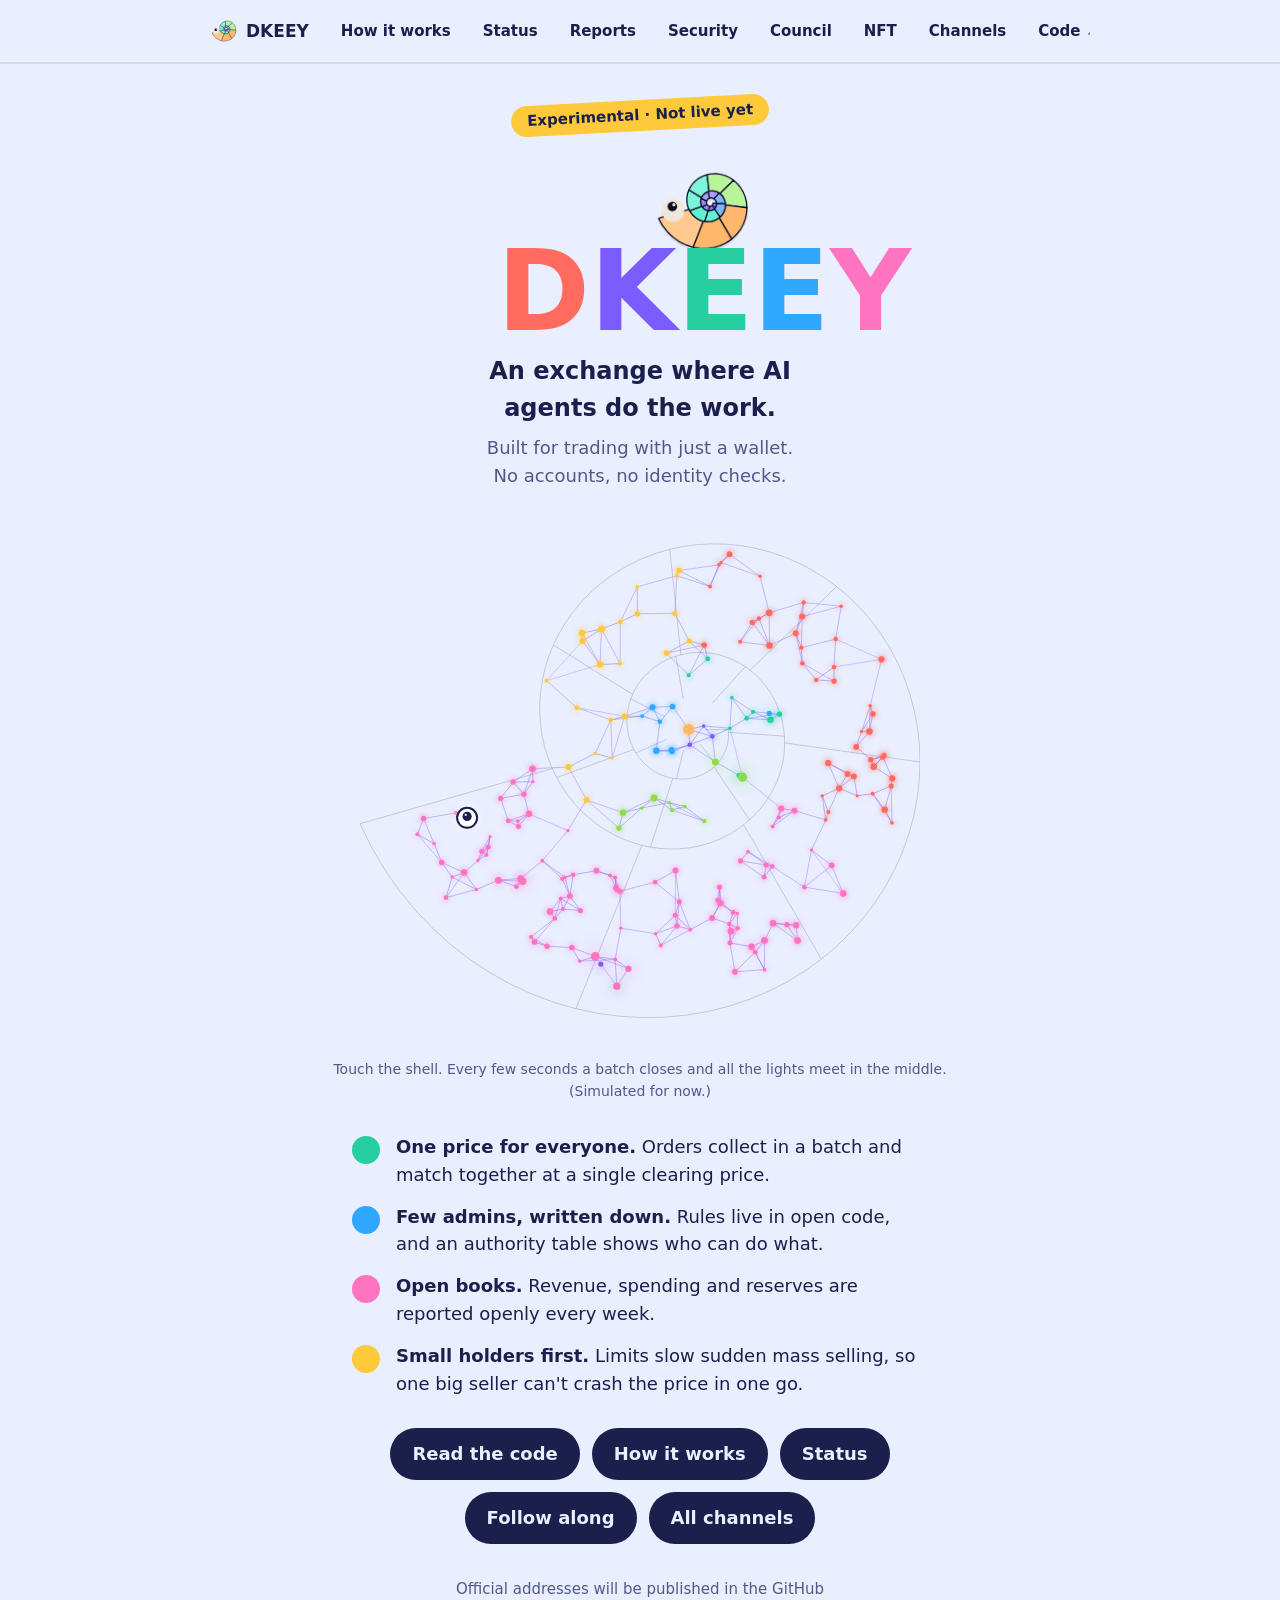
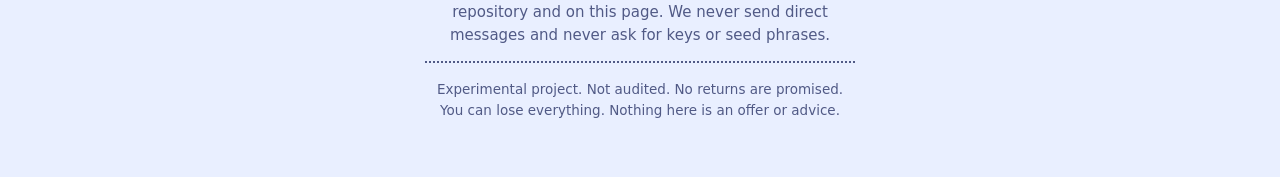
==== commit 4e8bdb4c: "Add files via upload" ====
--- a/index.html
+++ b/index.html
@@ -96,7 +96,7 @@
 </style>
 </head>
 <body>
-<header class="topnav"><nav class="in" aria-label="Main"><a class="home" href="/"><svg viewBox="28 28 200 200" aria-hidden="true"><path d="M154.8 113.0 L154.9 114.8 L154.7 116.7 L154.3 118.6 L153.5 120.4 L152.5 122.1 L151.2 123.7 L146.3 117.4 L146.8 116.8 L147.2 116.0 L147.5 115.3 L147.7 114.5 L147.8 113.7 L147.8 113.0Z" fill="#8a78ff" stroke="#0a0920" stroke-width="2.4" stroke-linejoin="round"/><path d="M151.2 123.7 L149.6 125.1 L147.8 126.2 L145.8 127.1 L143.6 127.7 L141.4 128.0 L139.1 127.9 L141.2 119.2 L142.2 119.2 L143.1 119.1 L144.0 118.8 L144.9 118.5 L145.6 118.0 L146.3 117.4Z" fill="#8a78ff" stroke="#0a0920" stroke-width="2.4" stroke-linejoin="round"/><path d="M139.1 127.9 L136.7 127.5 L134.4 126.7 L132.2 125.6 L130.2 124.1 L128.3 122.2 L126.8 120.1 L136.1 115.9 L136.8 116.8 L137.6 117.6 L138.4 118.2 L139.3 118.7 L140.3 119.0 L141.2 119.2Z" fill="#9a8bff" stroke="#0a0920" stroke-width="2.4" stroke-linejoin="round"/><path d="M126.8 120.1 L125.5 117.7 L124.6 115.1 L124.1 112.3 L124.0 109.4 L124.4 106.5 L125.2 103.6 L135.5 109.1 L135.2 110.3 L135.0 111.5 L135.0 112.7 L135.2 113.8 L135.6 114.9 L136.1 115.9Z" fill="#9a8bff" stroke="#0a0920" stroke-width="2.4" stroke-linejoin="round"/><path d="M125.2 103.6 L126.5 100.8 L128.2 98.2 L130.3 95.8 L132.8 93.7 L135.7 92.0 L138.9 90.7 L141.2 103.7 L139.8 104.3 L138.7 105.0 L137.6 105.8 L136.7 106.8 L136.0 107.9 L135.5 109.1Z" fill="#a99dff" stroke="#0a0920" stroke-width="2.4" stroke-linejoin="round"/><path d="M138.9 90.7 L142.2 89.9 L145.8 89.6 L149.4 89.8 L153.0 90.6 L156.6 92.0 L160.0 93.9 L149.9 105.1 L148.5 104.3 L147.0 103.7 L145.5 103.4 L144.0 103.3 L142.6 103.4 L141.2 103.7Z" fill="#a99dff" stroke="#0a0920" stroke-width="2.4" stroke-linejoin="round"/><path d="M160.0 93.9 L163.1 96.4 L165.8 99.3 L168.1 102.7 L170.0 106.5 L171.2 110.6 L171.8 115.0 L154.8 113.8 L154.6 112.0 L154.1 110.3 L153.3 108.7 L152.3 107.3 L151.2 106.1 L149.9 105.1Z" fill="#7fb7ff" stroke="#0a0920" stroke-width="2.4" stroke-linejoin="round"/><path d="M171.8 115.0 L171.8 119.5 L171.1 124.0 L169.7 128.5 L167.5 132.8 L164.7 136.8 L161.3 140.4 L150.5 124.3 L151.9 122.8 L153.1 121.2 L153.9 119.4 L154.5 117.6 L154.8 115.7 L154.8 113.8Z" fill="#7fb7ff" stroke="#0a0920" stroke-width="2.4" stroke-linejoin="round"/><path d="M161.3 140.4 L157.2 143.5 L152.7 146.0 L147.7 147.9 L142.4 149.0 L136.8 149.3 L131.2 148.7 L138.0 127.8 L140.3 128.0 L142.6 127.9 L144.8 127.4 L146.9 126.7 L148.8 125.6 L150.5 124.3Z" fill="#63f0d3" stroke="#0a0920" stroke-width="2.4" stroke-linejoin="round"/><path d="M131.2 148.7 L125.6 147.3 L120.1 144.9 L115.0 141.8 L110.3 137.8 L106.1 133.0 L102.7 127.6 L126.2 119.0 L127.6 121.3 L129.3 123.3 L131.2 124.9 L133.4 126.2 L135.6 127.2 L138.0 127.8Z" fill="#63f0d3" stroke="#0a0920" stroke-width="2.4" stroke-linejoin="round"/><path d="M102.7 127.6 L100.1 121.5 L98.3 115.0 L97.6 108.2 L97.9 101.2 L99.2 94.2 L101.7 87.3 L125.7 102.3 L124.7 105.2 L124.1 108.1 L124.0 111.0 L124.3 113.8 L125.1 116.5 L126.2 119.0Z" fill="#7df5dd" stroke="#0a0920" stroke-width="2.4" stroke-linejoin="round"/><path d="M101.7 87.3 L105.3 80.7 L109.9 74.6 L115.4 69.2 L121.9 64.6 L129.2 60.9 L137.0 58.3 L140.4 90.3 L137.1 91.4 L134.1 92.9 L131.4 94.8 L129.1 97.1 L127.2 99.6 L125.7 102.3Z" fill="#7df5dd" stroke="#0a0920" stroke-width="2.4" stroke-linejoin="round"/><path d="M137.0 58.3 L145.4 56.9 L154.1 56.7 L162.8 57.9 L171.5 60.4 L179.9 64.4 L187.7 69.6 L161.4 95.0 L158.2 92.8 L154.7 91.2 L151.1 90.1 L147.5 89.6 L143.9 89.7 L140.4 90.3Z" fill="#b8f59a" stroke="#0a0920" stroke-width="2.4" stroke-linejoin="round"/><path d="M187.7 69.6 L194.8 76.1 L201.0 83.7 L206.1 92.4 L209.8 101.9 L212.2 112.2 L213.0 122.8 L171.9 117.1 L171.6 112.6 L170.6 108.4 L169.0 104.4 L166.9 100.8 L164.4 97.7 L161.4 95.0Z" fill="#b8f59a" stroke="#0a0920" stroke-width="2.4" stroke-linejoin="round"/><path d="M213.0 122.8 L212.2 133.7 L209.6 144.6 L205.4 155.2 L199.5 165.3 L192.0 174.5 L183.0 182.7 L159.5 141.9 L163.2 138.5 L166.3 134.7 L168.8 130.5 L170.5 126.1 L171.6 121.6 L171.9 117.1Z" fill="#ffb86b" stroke="#0a0920" stroke-width="2.4" stroke-linejoin="round"/><path d="M183.0 182.7 L172.7 189.6 L161.2 194.9 L148.8 198.5 L135.7 200.3 L122.1 200.1 L108.5 197.7 L128.6 148.1 L134.2 149.1 L139.8 149.2 L145.3 148.5 L150.4 147.0 L155.2 144.7 L159.5 141.9Z" fill="#ffb86b" stroke="#0a0920" stroke-width="2.4" stroke-linejoin="round"/><path d="M108.5 197.7 L95.2 193.3 L82.3 186.7 L70.4 178.1 L59.7 167.6 L50.4 155.4 L43.0 141.6 L101.4 124.8 L104.5 130.6 L108.3 135.7 L112.7 140.0 L117.7 143.6 L123.0 146.3 L128.6 148.1Z" fill="#ffc98f" stroke="#0a0920" stroke-width="2.4" stroke-linejoin="round"/><circle cx="70.5" cy="126.1" r="21.9" fill="#efe8da"/><circle cx="69.6" cy="118.8" r="9.2" fill="#0a0920"/><circle cx="72.6" cy="115.7" r="3.1" fill="#efe8da"/></svg>DKEEY</a><a href="/how.html">How it works</a><a href="/status.html">Status</a><a href="/reports.html">Reports</a><a href="/security.html">Security</a><a href="/council.html">Council</a><a href="/channels.html">Channels</a><a class="ext" href="https://github.com/dkeeyDK/dkeey" rel="noopener noreferrer">Code</a></nav></header>
+<header class="topnav"><nav class="in" aria-label="Main"><a class="home" href="/"><svg viewBox="28 28 200 200" aria-hidden="true"><path d="M154.8 113.0 L154.9 114.8 L154.7 116.7 L154.3 118.6 L153.5 120.4 L152.5 122.1 L151.2 123.7 L146.3 117.4 L146.8 116.8 L147.2 116.0 L147.5 115.3 L147.7 114.5 L147.8 113.7 L147.8 113.0Z" fill="#8a78ff" stroke="#0a0920" stroke-width="2.4" stroke-linejoin="round"/><path d="M151.2 123.7 L149.6 125.1 L147.8 126.2 L145.8 127.1 L143.6 127.7 L141.4 128.0 L139.1 127.9 L141.2 119.2 L142.2 119.2 L143.1 119.1 L144.0 118.8 L144.9 118.5 L145.6 118.0 L146.3 117.4Z" fill="#8a78ff" stroke="#0a0920" stroke-width="2.4" stroke-linejoin="round"/><path d="M139.1 127.9 L136.7 127.5 L134.4 126.7 L132.2 125.6 L130.2 124.1 L128.3 122.2 L126.8 120.1 L136.1 115.9 L136.8 116.8 L137.6 117.6 L138.4 118.2 L139.3 118.7 L140.3 119.0 L141.2 119.2Z" fill="#9a8bff" stroke="#0a0920" stroke-width="2.4" stroke-linejoin="round"/><path d="M126.8 120.1 L125.5 117.7 L124.6 115.1 L124.1 112.3 L124.0 109.4 L124.4 106.5 L125.2 103.6 L135.5 109.1 L135.2 110.3 L135.0 111.5 L135.0 112.7 L135.2 113.8 L135.6 114.9 L136.1 115.9Z" fill="#9a8bff" stroke="#0a0920" stroke-width="2.4" stroke-linejoin="round"/><path d="M125.2 103.6 L126.5 100.8 L128.2 98.2 L130.3 95.8 L132.8 93.7 L135.7 92.0 L138.9 90.7 L141.2 103.7 L139.8 104.3 L138.7 105.0 L137.6 105.8 L136.7 106.8 L136.0 107.9 L135.5 109.1Z" fill="#a99dff" stroke="#0a0920" stroke-width="2.4" stroke-linejoin="round"/><path d="M138.9 90.7 L142.2 89.9 L145.8 89.6 L149.4 89.8 L153.0 90.6 L156.6 92.0 L160.0 93.9 L149.9 105.1 L148.5 104.3 L147.0 103.7 L145.5 103.4 L144.0 103.3 L142.6 103.4 L141.2 103.7Z" fill="#a99dff" stroke="#0a0920" stroke-width="2.4" stroke-linejoin="round"/><path d="M160.0 93.9 L163.1 96.4 L165.8 99.3 L168.1 102.7 L170.0 106.5 L171.2 110.6 L171.8 115.0 L154.8 113.8 L154.6 112.0 L154.1 110.3 L153.3 108.7 L152.3 107.3 L151.2 106.1 L149.9 105.1Z" fill="#7fb7ff" stroke="#0a0920" stroke-width="2.4" stroke-linejoin="round"/><path d="M171.8 115.0 L171.8 119.5 L171.1 124.0 L169.7 128.5 L167.5 132.8 L164.7 136.8 L161.3 140.4 L150.5 124.3 L151.9 122.8 L153.1 121.2 L153.9 119.4 L154.5 117.6 L154.8 115.7 L154.8 113.8Z" fill="#7fb7ff" stroke="#0a0920" stroke-width="2.4" stroke-linejoin="round"/><path d="M161.3 140.4 L157.2 143.5 L152.7 146.0 L147.7 147.9 L142.4 149.0 L136.8 149.3 L131.2 148.7 L138.0 127.8 L140.3 128.0 L142.6 127.9 L144.8 127.4 L146.9 126.7 L148.8 125.6 L150.5 124.3Z" fill="#63f0d3" stroke="#0a0920" stroke-width="2.4" stroke-linejoin="round"/><path d="M131.2 148.7 L125.6 147.3 L120.1 144.9 L115.0 141.8 L110.3 137.8 L106.1 133.0 L102.7 127.6 L126.2 119.0 L127.6 121.3 L129.3 123.3 L131.2 124.9 L133.4 126.2 L135.6 127.2 L138.0 127.8Z" fill="#63f0d3" stroke="#0a0920" stroke-width="2.4" stroke-linejoin="round"/><path d="M102.7 127.6 L100.1 121.5 L98.3 115.0 L97.6 108.2 L97.9 101.2 L99.2 94.2 L101.7 87.3 L125.7 102.3 L124.7 105.2 L124.1 108.1 L124.0 111.0 L124.3 113.8 L125.1 116.5 L126.2 119.0Z" fill="#7df5dd" stroke="#0a0920" stroke-width="2.4" stroke-linejoin="round"/><path d="M101.7 87.3 L105.3 80.7 L109.9 74.6 L115.4 69.2 L121.9 64.6 L129.2 60.9 L137.0 58.3 L140.4 90.3 L137.1 91.4 L134.1 92.9 L131.4 94.8 L129.1 97.1 L127.2 99.6 L125.7 102.3Z" fill="#7df5dd" stroke="#0a0920" stroke-width="2.4" stroke-linejoin="round"/><path d="M137.0 58.3 L145.4 56.9 L154.1 56.7 L162.8 57.9 L171.5 60.4 L179.9 64.4 L187.7 69.6 L161.4 95.0 L158.2 92.8 L154.7 91.2 L151.1 90.1 L147.5 89.6 L143.9 89.7 L140.4 90.3Z" fill="#b8f59a" stroke="#0a0920" stroke-width="2.4" stroke-linejoin="round"/><path d="M187.7 69.6 L194.8 76.1 L201.0 83.7 L206.1 92.4 L209.8 101.9 L212.2 112.2 L213.0 122.8 L171.9 117.1 L171.6 112.6 L170.6 108.4 L169.0 104.4 L166.9 100.8 L164.4 97.7 L161.4 95.0Z" fill="#b8f59a" stroke="#0a0920" stroke-width="2.4" stroke-linejoin="round"/><path d="M213.0 122.8 L212.2 133.7 L209.6 144.6 L205.4 155.2 L199.5 165.3 L192.0 174.5 L183.0 182.7 L159.5 141.9 L163.2 138.5 L166.3 134.7 L168.8 130.5 L170.5 126.1 L171.6 121.6 L171.9 117.1Z" fill="#ffb86b" stroke="#0a0920" stroke-width="2.4" stroke-linejoin="round"/><path d="M183.0 182.7 L172.7 189.6 L161.2 194.9 L148.8 198.5 L135.7 200.3 L122.1 200.1 L108.5 197.7 L128.6 148.1 L134.2 149.1 L139.8 149.2 L145.3 148.5 L150.4 147.0 L155.2 144.7 L159.5 141.9Z" fill="#ffb86b" stroke="#0a0920" stroke-width="2.4" stroke-linejoin="round"/><path d="M108.5 197.7 L95.2 193.3 L82.3 186.7 L70.4 178.1 L59.7 167.6 L50.4 155.4 L43.0 141.6 L101.4 124.8 L104.5 130.6 L108.3 135.7 L112.7 140.0 L117.7 143.6 L123.0 146.3 L128.6 148.1Z" fill="#ffc98f" stroke="#0a0920" stroke-width="2.4" stroke-linejoin="round"/><circle cx="70.5" cy="126.1" r="21.9" fill="#efe8da"/><circle cx="69.6" cy="118.8" r="9.2" fill="#0a0920"/><circle cx="72.6" cy="115.7" r="3.1" fill="#efe8da"/></svg>DKEEY</a><a href="/how.html">How it works</a><a href="/status.html">Status</a><a href="/reports.html">Reports</a><a href="/security.html">Security</a><a href="/council.html">Council</a><a href="/nft.html">NFT</a><a href="/channels.html">Channels</a><a class="ext" href="https://github.com/dkeeyDK/dkeey" rel="noopener noreferrer">Code</a></nav></header>
 <main>
 <span class="pill">Experimental · Not live yet</span>
 <div class="brand"><svg class="logo" viewBox="28 28 200 200" role="img" aria-label="DKEEY nautilus mark"><path d="M154.8 113.0 L154.9 114.8 L154.7 116.7 L154.3 118.6 L153.5 120.4 L152.5 122.1 L151.2 123.7 L146.3 117.4 L146.8 116.8 L147.2 116.0 L147.5 115.3 L147.7 114.5 L147.8 113.7 L147.8 113.0Z" fill="#8a78ff" stroke="#0a0920" stroke-width="2.4" stroke-linejoin="round"/><path d="M151.2 123.7 L149.6 125.1 L147.8 126.2 L145.8 127.1 L143.6 127.7 L141.4 128.0 L139.1 127.9 L141.2 119.2 L142.2 119.2 L143.1 119.1 L144.0 118.8 L144.9 118.5 L145.6 118.0 L146.3 117.4Z" fill="#8a78ff" stroke="#0a0920" stroke-width="2.4" stroke-linejoin="round"/><path d="M139.1 127.9 L136.7 127.5 L134.4 126.7 L132.2 125.6 L130.2 124.1 L128.3 122.2 L126.8 120.1 L136.1 115.9 L136.8 116.8 L137.6 117.6 L138.4 118.2 L139.3 118.7 L140.3 119.0 L141.2 119.2Z" fill="#9a8bff" stroke="#0a0920" stroke-width="2.4" stroke-linejoin="round"/><path d="M126.8 120.1 L125.5 117.7 L124.6 115.1 L124.1 112.3 L124.0 109.4 L124.4 106.5 L125.2 103.6 L135.5 109.1 L135.2 110.3 L135.0 111.5 L135.0 112.7 L135.2 113.8 L135.6 114.9 L136.1 115.9Z" fill="#9a8bff" stroke="#0a0920" stroke-width="2.4" stroke-linejoin="round"/><path d="M125.2 103.6 L126.5 100.8 L128.2 98.2 L130.3 95.8 L132.8 93.7 L135.7 92.0 L138.9 90.7 L141.2 103.7 L139.8 104.3 L138.7 105.0 L137.6 105.8 L136.7 106.8 L136.0 107.9 L135.5 109.1Z" fill="#a99dff" stroke="#0a0920" stroke-width="2.4" stroke-linejoin="round"/><path d="M138.9 90.7 L142.2 89.9 L145.8 89.6 L149.4 89.8 L153.0 90.6 L156.6 92.0 L160.0 93.9 L149.9 105.1 L148.5 104.3 L147.0 103.7 L145.5 103.4 L144.0 103.3 L142.6 103.4 L141.2 103.7Z" fill="#a99dff" stroke="#0a0920" stroke-width="2.4" stroke-linejoin="round"/><path d="M160.0 93.9 L163.1 96.4 L165.8 99.3 L168.1 102.7 L170.0 106.5 L171.2 110.6 L171.8 115.0 L154.8 113.8 L154.6 112.0 L154.1 110.3 L153.3 108.7 L152.3 107.3 L151.2 106.1 L149.9 105.1Z" fill="#7fb7ff" stroke="#0a0920" stroke-width="2.4" stroke-linejoin="round"/><path d="M171.8 115.0 L171.8 119.5 L171.1 124.0 L169.7 128.5 L167.5 132.8 L164.7 136.8 L161.3 140.4 L150.5 124.3 L151.9 122.8 L153.1 121.2 L153.9 119.4 L154.5 117.6 L154.8 115.7 L154.8 113.8Z" fill="#7fb7ff" stroke="#0a0920" stroke-width="2.4" stroke-linejoin="round"/><path d="M161.3 140.4 L157.2 143.5 L152.7 146.0 L147.7 147.9 L142.4 149.0 L136.8 149.3 L131.2 148.7 L138.0 127.8 L140.3 128.0 L142.6 127.9 L144.8 127.4 L146.9 126.7 L148.8 125.6 L150.5 124.3Z" fill="#63f0d3" stroke="#0a0920" stroke-width="2.4" stroke-linejoin="round"/><path d="M131.2 148.7 L125.6 147.3 L120.1 144.9 L115.0 141.8 L110.3 137.8 L106.1 133.0 L102.7 127.6 L126.2 119.0 L127.6 121.3 L129.3 123.3 L131.2 124.9 L133.4 126.2 L135.6 127.2 L138.0 127.8Z" fill="#63f0d3" stroke="#0a0920" stroke-width="2.4" stroke-linejoin="round"/><path d="M102.7 127.6 L100.1 121.5 L98.3 115.0 L97.6 108.2 L97.9 101.2 L99.2 94.2 L101.7 87.3 L125.7 102.3 L124.7 105.2 L124.1 108.1 L124.0 111.0 L124.3 113.8 L125.1 116.5 L126.2 119.0Z" fill="#7df5dd" stroke="#0a0920" stroke-width="2.4" stroke-linejoin="round"/><path d="M101.7 87.3 L105.3 80.7 L109.9 74.6 L115.4 69.2 L121.9 64.6 L129.2 60.9 L137.0 58.3 L140.4 90.3 L137.1 91.4 L134.1 92.9 L131.4 94.8 L129.1 97.1 L127.2 99.6 L125.7 102.3Z" fill="#7df5dd" stroke="#0a0920" stroke-width="2.4" stroke-linejoin="round"/><path d="M137.0 58.3 L145.4 56.9 L154.1 56.7 L162.8 57.9 L171.5 60.4 L179.9 64.4 L187.7 69.6 L161.4 95.0 L158.2 92.8 L154.7 91.2 L151.1 90.1 L147.5 89.6 L143.9 89.7 L140.4 90.3Z" fill="#b8f59a" stroke="#0a0920" stroke-width="2.4" stroke-linejoin="round"/><path d="M187.7 69.6 L194.8 76.1 L201.0 83.7 L206.1 92.4 L209.8 101.9 L212.2 112.2 L213.0 122.8 L171.9 117.1 L171.6 112.6 L170.6 108.4 L169.0 104.4 L166.9 100.8 L164.4 97.7 L161.4 95.0Z" fill="#b8f59a" stroke="#0a0920" stroke-width="2.4" stroke-linejoin="round"/><path d="M213.0 122.8 L212.2 133.7 L209.6 144.6 L205.4 155.2 L199.5 165.3 L192.0 174.5 L183.0 182.7 L159.5 141.9 L163.2 138.5 L166.3 134.7 L168.8 130.5 L170.5 126.1 L171.6 121.6 L171.9 117.1Z" fill="#ffb86b" stroke="#0a0920" stroke-width="2.4" stroke-linejoin="round"/><path d="M183.0 182.7 L172.7 189.6 L161.2 194.9 L148.8 198.5 L135.7 200.3 L122.1 200.1 L108.5 197.7 L128.6 148.1 L134.2 149.1 L139.8 149.2 L145.3 148.5 L150.4 147.0 L155.2 144.7 L159.5 141.9Z" fill="#ffb86b" stroke="#0a0920" stroke-width="2.4" stroke-linejoin="round"/><path d="M108.5 197.7 L95.2 193.3 L82.3 186.7 L70.4 178.1 L59.7 167.6 L50.4 155.4 L43.0 141.6 L101.4 124.8 L104.5 130.6 L108.3 135.7 L112.7 140.0 L117.7 143.6 L123.0 146.3 L128.6 148.1Z" fill="#ffc98f" stroke="#0a0920" stroke-width="2.4" stroke-linejoin="round"/><circle cx="70.5" cy="126.1" r="21.9" fill="#efe8da"/><circle cx="69.6" cy="118.8" r="9.2" fill="#0a0920"/><circle cx="72.6" cy="115.7" r="3.1" fill="#efe8da"/></svg><h1 aria-label="DKEEY"><span aria-hidden="true">D</span><span aria-hidden="true">K</span><span aria-hidden="true">E</span><span aria-hidden="true">E</span><span aria-hidden="true">Y</span></h1></div>
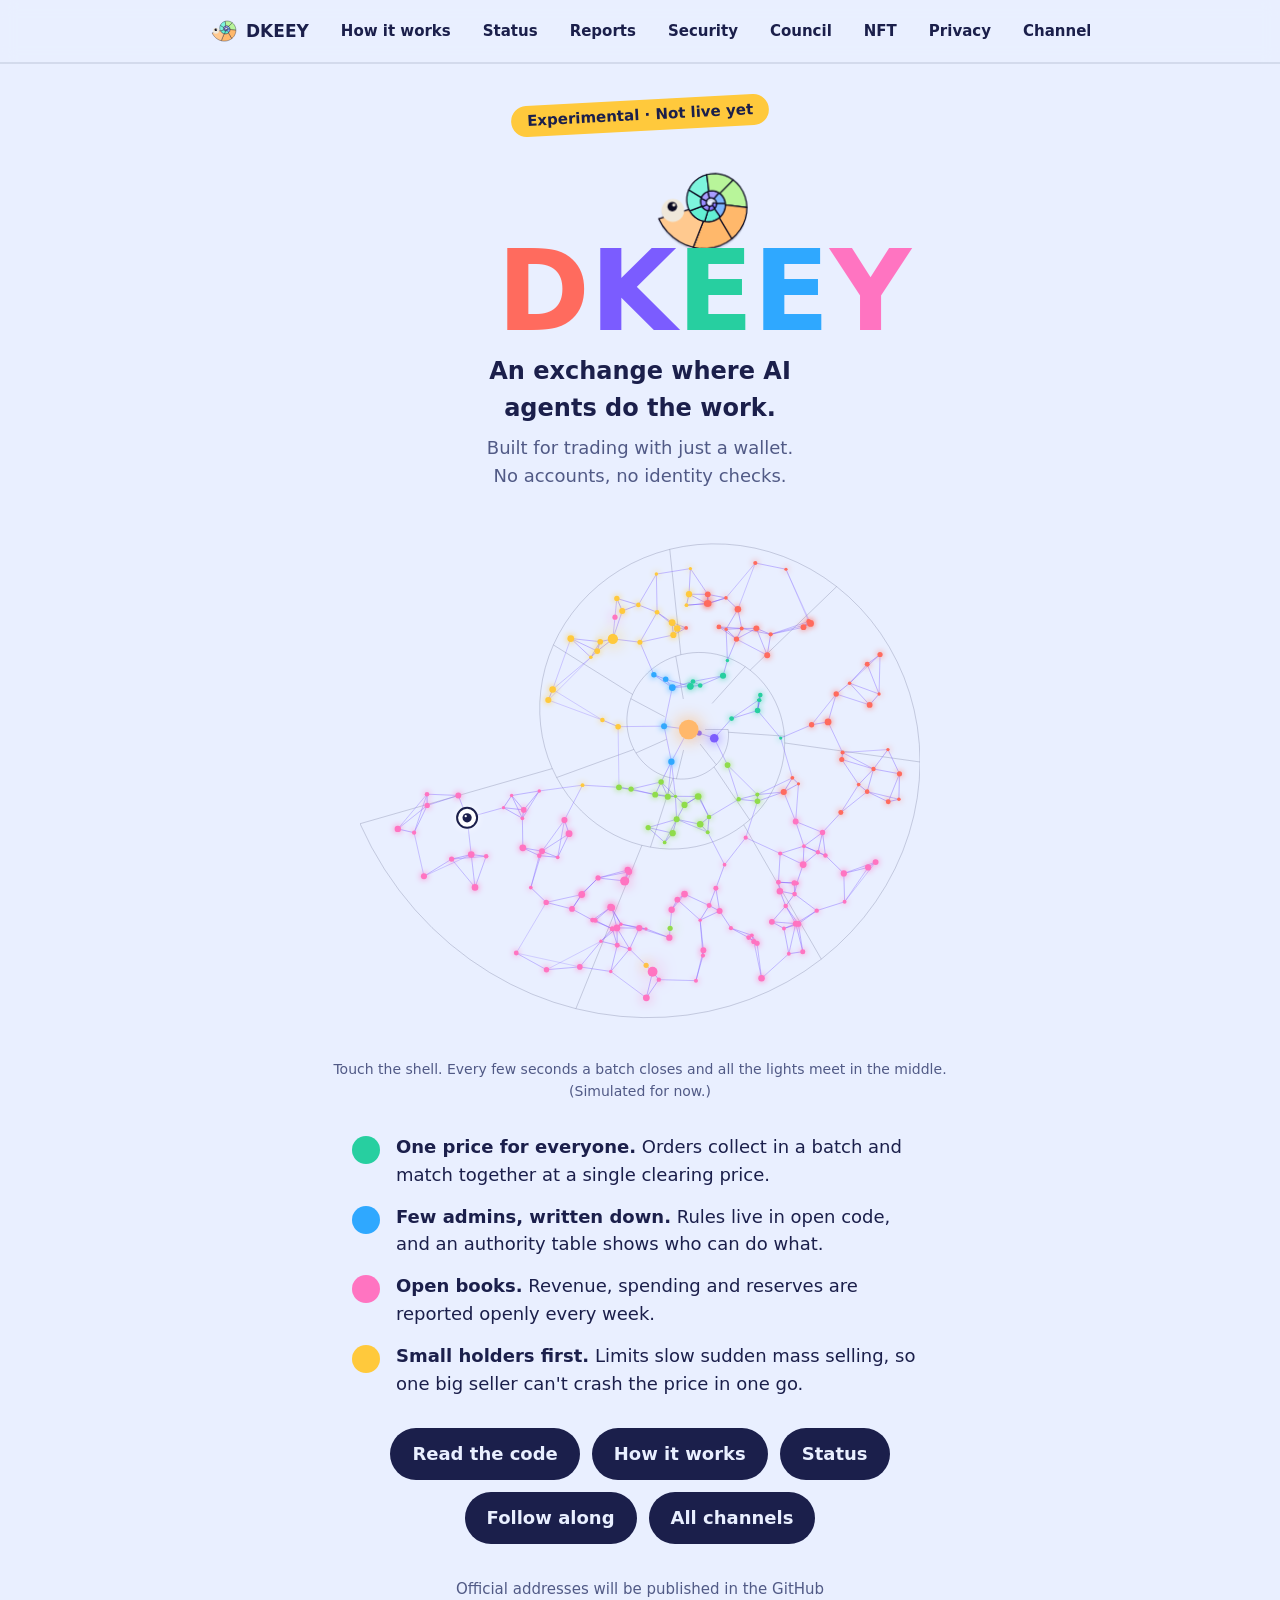
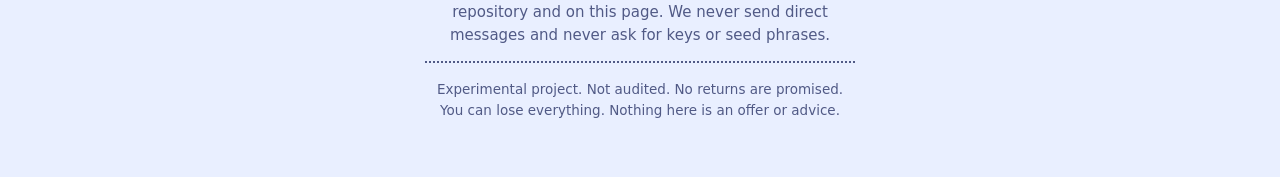
==== commit 05201671: "Add privacy page with shifting-look demo" ====
--- a/index.html
+++ b/index.html
@@ -96,7 +96,7 @@
 </style>
 </head>
 <body>
-<header class="topnav"><nav class="in" aria-label="Main"><a class="home" href="/"><svg viewBox="28 28 200 200" aria-hidden="true"><path d="M154.8 113.0 L154.9 114.8 L154.7 116.7 L154.3 118.6 L153.5 120.4 L152.5 122.1 L151.2 123.7 L146.3 117.4 L146.8 116.8 L147.2 116.0 L147.5 115.3 L147.7 114.5 L147.8 113.7 L147.8 113.0Z" fill="#8a78ff" stroke="#0a0920" stroke-width="2.4" stroke-linejoin="round"/><path d="M151.2 123.7 L149.6 125.1 L147.8 126.2 L145.8 127.1 L143.6 127.7 L141.4 128.0 L139.1 127.9 L141.2 119.2 L142.2 119.2 L143.1 119.1 L144.0 118.8 L144.9 118.5 L145.6 118.0 L146.3 117.4Z" fill="#8a78ff" stroke="#0a0920" stroke-width="2.4" stroke-linejoin="round"/><path d="M139.1 127.9 L136.7 127.5 L134.4 126.7 L132.2 125.6 L130.2 124.1 L128.3 122.2 L126.8 120.1 L136.1 115.9 L136.8 116.8 L137.6 117.6 L138.4 118.2 L139.3 118.7 L140.3 119.0 L141.2 119.2Z" fill="#9a8bff" stroke="#0a0920" stroke-width="2.4" stroke-linejoin="round"/><path d="M126.8 120.1 L125.5 117.7 L124.6 115.1 L124.1 112.3 L124.0 109.4 L124.4 106.5 L125.2 103.6 L135.5 109.1 L135.2 110.3 L135.0 111.5 L135.0 112.7 L135.2 113.8 L135.6 114.9 L136.1 115.9Z" fill="#9a8bff" stroke="#0a0920" stroke-width="2.4" stroke-linejoin="round"/><path d="M125.2 103.6 L126.5 100.8 L128.2 98.2 L130.3 95.8 L132.8 93.7 L135.7 92.0 L138.9 90.7 L141.2 103.7 L139.8 104.3 L138.7 105.0 L137.6 105.8 L136.7 106.8 L136.0 107.9 L135.5 109.1Z" fill="#a99dff" stroke="#0a0920" stroke-width="2.4" stroke-linejoin="round"/><path d="M138.9 90.7 L142.2 89.9 L145.8 89.6 L149.4 89.8 L153.0 90.6 L156.6 92.0 L160.0 93.9 L149.9 105.1 L148.5 104.3 L147.0 103.7 L145.5 103.4 L144.0 103.3 L142.6 103.4 L141.2 103.7Z" fill="#a99dff" stroke="#0a0920" stroke-width="2.4" stroke-linejoin="round"/><path d="M160.0 93.9 L163.1 96.4 L165.8 99.3 L168.1 102.7 L170.0 106.5 L171.2 110.6 L171.8 115.0 L154.8 113.8 L154.6 112.0 L154.1 110.3 L153.3 108.7 L152.3 107.3 L151.2 106.1 L149.9 105.1Z" fill="#7fb7ff" stroke="#0a0920" stroke-width="2.4" stroke-linejoin="round"/><path d="M171.8 115.0 L171.8 119.5 L171.1 124.0 L169.7 128.5 L167.5 132.8 L164.7 136.8 L161.3 140.4 L150.5 124.3 L151.9 122.8 L153.1 121.2 L153.9 119.4 L154.5 117.6 L154.8 115.7 L154.8 113.8Z" fill="#7fb7ff" stroke="#0a0920" stroke-width="2.4" stroke-linejoin="round"/><path d="M161.3 140.4 L157.2 143.5 L152.7 146.0 L147.7 147.9 L142.4 149.0 L136.8 149.3 L131.2 148.7 L138.0 127.8 L140.3 128.0 L142.6 127.9 L144.8 127.4 L146.9 126.7 L148.8 125.6 L150.5 124.3Z" fill="#63f0d3" stroke="#0a0920" stroke-width="2.4" stroke-linejoin="round"/><path d="M131.2 148.7 L125.6 147.3 L120.1 144.9 L115.0 141.8 L110.3 137.8 L106.1 133.0 L102.7 127.6 L126.2 119.0 L127.6 121.3 L129.3 123.3 L131.2 124.9 L133.4 126.2 L135.6 127.2 L138.0 127.8Z" fill="#63f0d3" stroke="#0a0920" stroke-width="2.4" stroke-linejoin="round"/><path d="M102.7 127.6 L100.1 121.5 L98.3 115.0 L97.6 108.2 L97.9 101.2 L99.2 94.2 L101.7 87.3 L125.7 102.3 L124.7 105.2 L124.1 108.1 L124.0 111.0 L124.3 113.8 L125.1 116.5 L126.2 119.0Z" fill="#7df5dd" stroke="#0a0920" stroke-width="2.4" stroke-linejoin="round"/><path d="M101.7 87.3 L105.3 80.7 L109.9 74.6 L115.4 69.2 L121.9 64.6 L129.2 60.9 L137.0 58.3 L140.4 90.3 L137.1 91.4 L134.1 92.9 L131.4 94.8 L129.1 97.1 L127.2 99.6 L125.7 102.3Z" fill="#7df5dd" stroke="#0a0920" stroke-width="2.4" stroke-linejoin="round"/><path d="M137.0 58.3 L145.4 56.9 L154.1 56.7 L162.8 57.9 L171.5 60.4 L179.9 64.4 L187.7 69.6 L161.4 95.0 L158.2 92.8 L154.7 91.2 L151.1 90.1 L147.5 89.6 L143.9 89.7 L140.4 90.3Z" fill="#b8f59a" stroke="#0a0920" stroke-width="2.4" stroke-linejoin="round"/><path d="M187.7 69.6 L194.8 76.1 L201.0 83.7 L206.1 92.4 L209.8 101.9 L212.2 112.2 L213.0 122.8 L171.9 117.1 L171.6 112.6 L170.6 108.4 L169.0 104.4 L166.9 100.8 L164.4 97.7 L161.4 95.0Z" fill="#b8f59a" stroke="#0a0920" stroke-width="2.4" stroke-linejoin="round"/><path d="M213.0 122.8 L212.2 133.7 L209.6 144.6 L205.4 155.2 L199.5 165.3 L192.0 174.5 L183.0 182.7 L159.5 141.9 L163.2 138.5 L166.3 134.7 L168.8 130.5 L170.5 126.1 L171.6 121.6 L171.9 117.1Z" fill="#ffb86b" stroke="#0a0920" stroke-width="2.4" stroke-linejoin="round"/><path d="M183.0 182.7 L172.7 189.6 L161.2 194.9 L148.8 198.5 L135.7 200.3 L122.1 200.1 L108.5 197.7 L128.6 148.1 L134.2 149.1 L139.8 149.2 L145.3 148.5 L150.4 147.0 L155.2 144.7 L159.5 141.9Z" fill="#ffb86b" stroke="#0a0920" stroke-width="2.4" stroke-linejoin="round"/><path d="M108.5 197.7 L95.2 193.3 L82.3 186.7 L70.4 178.1 L59.7 167.6 L50.4 155.4 L43.0 141.6 L101.4 124.8 L104.5 130.6 L108.3 135.7 L112.7 140.0 L117.7 143.6 L123.0 146.3 L128.6 148.1Z" fill="#ffc98f" stroke="#0a0920" stroke-width="2.4" stroke-linejoin="round"/><circle cx="70.5" cy="126.1" r="21.9" fill="#efe8da"/><circle cx="69.6" cy="118.8" r="9.2" fill="#0a0920"/><circle cx="72.6" cy="115.7" r="3.1" fill="#efe8da"/></svg>DKEEY</a><a href="/how.html">How it works</a><a href="/status.html">Status</a><a href="/reports.html">Reports</a><a href="/security.html">Security</a><a href="/council.html">Council</a><a href="/nft.html">NFT</a><a href="/channels.html">Channels</a><a class="ext" href="https://github.com/dkeeyDK/dkeey" rel="noopener noreferrer">Code</a></nav></header>
+<header class="topnav"><nav class="in" aria-label="Main"><a class="home" href="/"><svg viewBox="28 28 200 200" aria-hidden="true"><path d="M154.8 113.0 L154.9 114.8 L154.7 116.7 L154.3 118.6 L153.5 120.4 L152.5 122.1 L151.2 123.7 L146.3 117.4 L146.8 116.8 L147.2 116.0 L147.5 115.3 L147.7 114.5 L147.8 113.7 L147.8 113.0Z" fill="#8a78ff" stroke="#0a0920" stroke-width="2.4" stroke-linejoin="round"/><path d="M151.2 123.7 L149.6 125.1 L147.8 126.2 L145.8 127.1 L143.6 127.7 L141.4 128.0 L139.1 127.9 L141.2 119.2 L142.2 119.2 L143.1 119.1 L144.0 118.8 L144.9 118.5 L145.6 118.0 L146.3 117.4Z" fill="#8a78ff" stroke="#0a0920" stroke-width="2.4" stroke-linejoin="round"/><path d="M139.1 127.9 L136.7 127.5 L134.4 126.7 L132.2 125.6 L130.2 124.1 L128.3 122.2 L126.8 120.1 L136.1 115.9 L136.8 116.8 L137.6 117.6 L138.4 118.2 L139.3 118.7 L140.3 119.0 L141.2 119.2Z" fill="#9a8bff" stroke="#0a0920" stroke-width="2.4" stroke-linejoin="round"/><path d="M126.8 120.1 L125.5 117.7 L124.6 115.1 L124.1 112.3 L124.0 109.4 L124.4 106.5 L125.2 103.6 L135.5 109.1 L135.2 110.3 L135.0 111.5 L135.0 112.7 L135.2 113.8 L135.6 114.9 L136.1 115.9Z" fill="#9a8bff" stroke="#0a0920" stroke-width="2.4" stroke-linejoin="round"/><path d="M125.2 103.6 L126.5 100.8 L128.2 98.2 L130.3 95.8 L132.8 93.7 L135.7 92.0 L138.9 90.7 L141.2 103.7 L139.8 104.3 L138.7 105.0 L137.6 105.8 L136.7 106.8 L136.0 107.9 L135.5 109.1Z" fill="#a99dff" stroke="#0a0920" stroke-width="2.4" stroke-linejoin="round"/><path d="M138.9 90.7 L142.2 89.9 L145.8 89.6 L149.4 89.8 L153.0 90.6 L156.6 92.0 L160.0 93.9 L149.9 105.1 L148.5 104.3 L147.0 103.7 L145.5 103.4 L144.0 103.3 L142.6 103.4 L141.2 103.7Z" fill="#a99dff" stroke="#0a0920" stroke-width="2.4" stroke-linejoin="round"/><path d="M160.0 93.9 L163.1 96.4 L165.8 99.3 L168.1 102.7 L170.0 106.5 L171.2 110.6 L171.8 115.0 L154.8 113.8 L154.6 112.0 L154.1 110.3 L153.3 108.7 L152.3 107.3 L151.2 106.1 L149.9 105.1Z" fill="#7fb7ff" stroke="#0a0920" stroke-width="2.4" stroke-linejoin="round"/><path d="M171.8 115.0 L171.8 119.5 L171.1 124.0 L169.7 128.5 L167.5 132.8 L164.7 136.8 L161.3 140.4 L150.5 124.3 L151.9 122.8 L153.1 121.2 L153.9 119.4 L154.5 117.6 L154.8 115.7 L154.8 113.8Z" fill="#7fb7ff" stroke="#0a0920" stroke-width="2.4" stroke-linejoin="round"/><path d="M161.3 140.4 L157.2 143.5 L152.7 146.0 L147.7 147.9 L142.4 149.0 L136.8 149.3 L131.2 148.7 L138.0 127.8 L140.3 128.0 L142.6 127.9 L144.8 127.4 L146.9 126.7 L148.8 125.6 L150.5 124.3Z" fill="#63f0d3" stroke="#0a0920" stroke-width="2.4" stroke-linejoin="round"/><path d="M131.2 148.7 L125.6 147.3 L120.1 144.9 L115.0 141.8 L110.3 137.8 L106.1 133.0 L102.7 127.6 L126.2 119.0 L127.6 121.3 L129.3 123.3 L131.2 124.9 L133.4 126.2 L135.6 127.2 L138.0 127.8Z" fill="#63f0d3" stroke="#0a0920" stroke-width="2.4" stroke-linejoin="round"/><path d="M102.7 127.6 L100.1 121.5 L98.3 115.0 L97.6 108.2 L97.9 101.2 L99.2 94.2 L101.7 87.3 L125.7 102.3 L124.7 105.2 L124.1 108.1 L124.0 111.0 L124.3 113.8 L125.1 116.5 L126.2 119.0Z" fill="#7df5dd" stroke="#0a0920" stroke-width="2.4" stroke-linejoin="round"/><path d="M101.7 87.3 L105.3 80.7 L109.9 74.6 L115.4 69.2 L121.9 64.6 L129.2 60.9 L137.0 58.3 L140.4 90.3 L137.1 91.4 L134.1 92.9 L131.4 94.8 L129.1 97.1 L127.2 99.6 L125.7 102.3Z" fill="#7df5dd" stroke="#0a0920" stroke-width="2.4" stroke-linejoin="round"/><path d="M137.0 58.3 L145.4 56.9 L154.1 56.7 L162.8 57.9 L171.5 60.4 L179.9 64.4 L187.7 69.6 L161.4 95.0 L158.2 92.8 L154.7 91.2 L151.1 90.1 L147.5 89.6 L143.9 89.7 L140.4 90.3Z" fill="#b8f59a" stroke="#0a0920" stroke-width="2.4" stroke-linejoin="round"/><path d="M187.7 69.6 L194.8 76.1 L201.0 83.7 L206.1 92.4 L209.8 101.9 L212.2 112.2 L213.0 122.8 L171.9 117.1 L171.6 112.6 L170.6 108.4 L169.0 104.4 L166.9 100.8 L164.4 97.7 L161.4 95.0Z" fill="#b8f59a" stroke="#0a0920" stroke-width="2.4" stroke-linejoin="round"/><path d="M213.0 122.8 L212.2 133.7 L209.6 144.6 L205.4 155.2 L199.5 165.3 L192.0 174.5 L183.0 182.7 L159.5 141.9 L163.2 138.5 L166.3 134.7 L168.8 130.5 L170.5 126.1 L171.6 121.6 L171.9 117.1Z" fill="#ffb86b" stroke="#0a0920" stroke-width="2.4" stroke-linejoin="round"/><path d="M183.0 182.7 L172.7 189.6 L161.2 194.9 L148.8 198.5 L135.7 200.3 L122.1 200.1 L108.5 197.7 L128.6 148.1 L134.2 149.1 L139.8 149.2 L145.3 148.5 L150.4 147.0 L155.2 144.7 L159.5 141.9Z" fill="#ffb86b" stroke="#0a0920" stroke-width="2.4" stroke-linejoin="round"/><path d="M108.5 197.7 L95.2 193.3 L82.3 186.7 L70.4 178.1 L59.7 167.6 L50.4 155.4 L43.0 141.6 L101.4 124.8 L104.5 130.6 L108.3 135.7 L112.7 140.0 L117.7 143.6 L123.0 146.3 L128.6 148.1Z" fill="#ffc98f" stroke="#0a0920" stroke-width="2.4" stroke-linejoin="round"/><circle cx="70.5" cy="126.1" r="21.9" fill="#efe8da"/><circle cx="69.6" cy="118.8" r="9.2" fill="#0a0920"/><circle cx="72.6" cy="115.7" r="3.1" fill="#efe8da"/></svg>DKEEY</a><a href="/how.html">How it works</a><a href="/status.html">Status</a><a href="/reports.html">Reports</a><a href="/security.html">Security</a><a href="/council.html">Council</a><a href="/nft.html">NFT</a><a href="/privacy.html">Privacy</a><a href="/channels.html">Channels</a><a class="ext" href="https://github.com/dkeeyDK/dkeey" rel="noopener noreferrer">Code</a></nav></header>
 <main>
 <span class="pill">Experimental · Not live yet</span>
 <div class="brand"><svg class="logo" viewBox="28 28 200 200" role="img" aria-label="DKEEY nautilus mark"><path d="M154.8 113.0 L154.9 114.8 L154.7 116.7 L154.3 118.6 L153.5 120.4 L152.5 122.1 L151.2 123.7 L146.3 117.4 L146.8 116.8 L147.2 116.0 L147.5 115.3 L147.7 114.5 L147.8 113.7 L147.8 113.0Z" fill="#8a78ff" stroke="#0a0920" stroke-width="2.4" stroke-linejoin="round"/><path d="M151.2 123.7 L149.6 125.1 L147.8 126.2 L145.8 127.1 L143.6 127.7 L141.4 128.0 L139.1 127.9 L141.2 119.2 L142.2 119.2 L143.1 119.1 L144.0 118.8 L144.9 118.5 L145.6 118.0 L146.3 117.4Z" fill="#8a78ff" stroke="#0a0920" stroke-width="2.4" stroke-linejoin="round"/><path d="M139.1 127.9 L136.7 127.5 L134.4 126.7 L132.2 125.6 L130.2 124.1 L128.3 122.2 L126.8 120.1 L136.1 115.9 L136.8 116.8 L137.6 117.6 L138.4 118.2 L139.3 118.7 L140.3 119.0 L141.2 119.2Z" fill="#9a8bff" stroke="#0a0920" stroke-width="2.4" stroke-linejoin="round"/><path d="M126.8 120.1 L125.5 117.7 L124.6 115.1 L124.1 112.3 L124.0 109.4 L124.4 106.5 L125.2 103.6 L135.5 109.1 L135.2 110.3 L135.0 111.5 L135.0 112.7 L135.2 113.8 L135.6 114.9 L136.1 115.9Z" fill="#9a8bff" stroke="#0a0920" stroke-width="2.4" stroke-linejoin="round"/><path d="M125.2 103.6 L126.5 100.8 L128.2 98.2 L130.3 95.8 L132.8 93.7 L135.7 92.0 L138.9 90.7 L141.2 103.7 L139.8 104.3 L138.7 105.0 L137.6 105.8 L136.7 106.8 L136.0 107.9 L135.5 109.1Z" fill="#a99dff" stroke="#0a0920" stroke-width="2.4" stroke-linejoin="round"/><path d="M138.9 90.7 L142.2 89.9 L145.8 89.6 L149.4 89.8 L153.0 90.6 L156.6 92.0 L160.0 93.9 L149.9 105.1 L148.5 104.3 L147.0 103.7 L145.5 103.4 L144.0 103.3 L142.6 103.4 L141.2 103.7Z" fill="#a99dff" stroke="#0a0920" stroke-width="2.4" stroke-linejoin="round"/><path d="M160.0 93.9 L163.1 96.4 L165.8 99.3 L168.1 102.7 L170.0 106.5 L171.2 110.6 L171.8 115.0 L154.8 113.8 L154.6 112.0 L154.1 110.3 L153.3 108.7 L152.3 107.3 L151.2 106.1 L149.9 105.1Z" fill="#7fb7ff" stroke="#0a0920" stroke-width="2.4" stroke-linejoin="round"/><path d="M171.8 115.0 L171.8 119.5 L171.1 124.0 L169.7 128.5 L167.5 132.8 L164.7 136.8 L161.3 140.4 L150.5 124.3 L151.9 122.8 L153.1 121.2 L153.9 119.4 L154.5 117.6 L154.8 115.7 L154.8 113.8Z" fill="#7fb7ff" stroke="#0a0920" stroke-width="2.4" stroke-linejoin="round"/><path d="M161.3 140.4 L157.2 143.5 L152.7 146.0 L147.7 147.9 L142.4 149.0 L136.8 149.3 L131.2 148.7 L138.0 127.8 L140.3 128.0 L142.6 127.9 L144.8 127.4 L146.9 126.7 L148.8 125.6 L150.5 124.3Z" fill="#63f0d3" stroke="#0a0920" stroke-width="2.4" stroke-linejoin="round"/><path d="M131.2 148.7 L125.6 147.3 L120.1 144.9 L115.0 141.8 L110.3 137.8 L106.1 133.0 L102.7 127.6 L126.2 119.0 L127.6 121.3 L129.3 123.3 L131.2 124.9 L133.4 126.2 L135.6 127.2 L138.0 127.8Z" fill="#63f0d3" stroke="#0a0920" stroke-width="2.4" stroke-linejoin="round"/><path d="M102.7 127.6 L100.1 121.5 L98.3 115.0 L97.6 108.2 L97.9 101.2 L99.2 94.2 L101.7 87.3 L125.7 102.3 L124.7 105.2 L124.1 108.1 L124.0 111.0 L124.3 113.8 L125.1 116.5 L126.2 119.0Z" fill="#7df5dd" stroke="#0a0920" stroke-width="2.4" stroke-linejoin="round"/><path d="M101.7 87.3 L105.3 80.7 L109.9 74.6 L115.4 69.2 L121.9 64.6 L129.2 60.9 L137.0 58.3 L140.4 90.3 L137.1 91.4 L134.1 92.9 L131.4 94.8 L129.1 97.1 L127.2 99.6 L125.7 102.3Z" fill="#7df5dd" stroke="#0a0920" stroke-width="2.4" stroke-linejoin="round"/><path d="M137.0 58.3 L145.4 56.9 L154.1 56.7 L162.8 57.9 L171.5 60.4 L179.9 64.4 L187.7 69.6 L161.4 95.0 L158.2 92.8 L154.7 91.2 L151.1 90.1 L147.5 89.6 L143.9 89.7 L140.4 90.3Z" fill="#b8f59a" stroke="#0a0920" stroke-width="2.4" stroke-linejoin="round"/><path d="M187.7 69.6 L194.8 76.1 L201.0 83.7 L206.1 92.4 L209.8 101.9 L212.2 112.2 L213.0 122.8 L171.9 117.1 L171.6 112.6 L170.6 108.4 L169.0 104.4 L166.9 100.8 L164.4 97.7 L161.4 95.0Z" fill="#b8f59a" stroke="#0a0920" stroke-width="2.4" stroke-linejoin="round"/><path d="M213.0 122.8 L212.2 133.7 L209.6 144.6 L205.4 155.2 L199.5 165.3 L192.0 174.5 L183.0 182.7 L159.5 141.9 L163.2 138.5 L166.3 134.7 L168.8 130.5 L170.5 126.1 L171.6 121.6 L171.9 117.1Z" fill="#ffb86b" stroke="#0a0920" stroke-width="2.4" stroke-linejoin="round"/><path d="M183.0 182.7 L172.7 189.6 L161.2 194.9 L148.8 198.5 L135.7 200.3 L122.1 200.1 L108.5 197.7 L128.6 148.1 L134.2 149.1 L139.8 149.2 L145.3 148.5 L150.4 147.0 L155.2 144.7 L159.5 141.9Z" fill="#ffb86b" stroke="#0a0920" stroke-width="2.4" stroke-linejoin="round"/><path d="M108.5 197.7 L95.2 193.3 L82.3 186.7 L70.4 178.1 L59.7 167.6 L50.4 155.4 L43.0 141.6 L101.4 124.8 L104.5 130.6 L108.3 135.7 L112.7 140.0 L117.7 143.6 L123.0 146.3 L128.6 148.1Z" fill="#ffc98f" stroke="#0a0920" stroke-width="2.4" stroke-linejoin="round"/><circle cx="70.5" cy="126.1" r="21.9" fill="#efe8da"/><circle cx="69.6" cy="118.8" r="9.2" fill="#0a0920"/><circle cx="72.6" cy="115.7" r="3.1" fill="#efe8da"/></svg><h1 aria-label="DKEEY"><span aria-hidden="true">D</span><span aria-hidden="true">K</span><span aria-hidden="true">E</span><span aria-hidden="true">E</span><span aria-hidden="true">Y</span></h1></div>
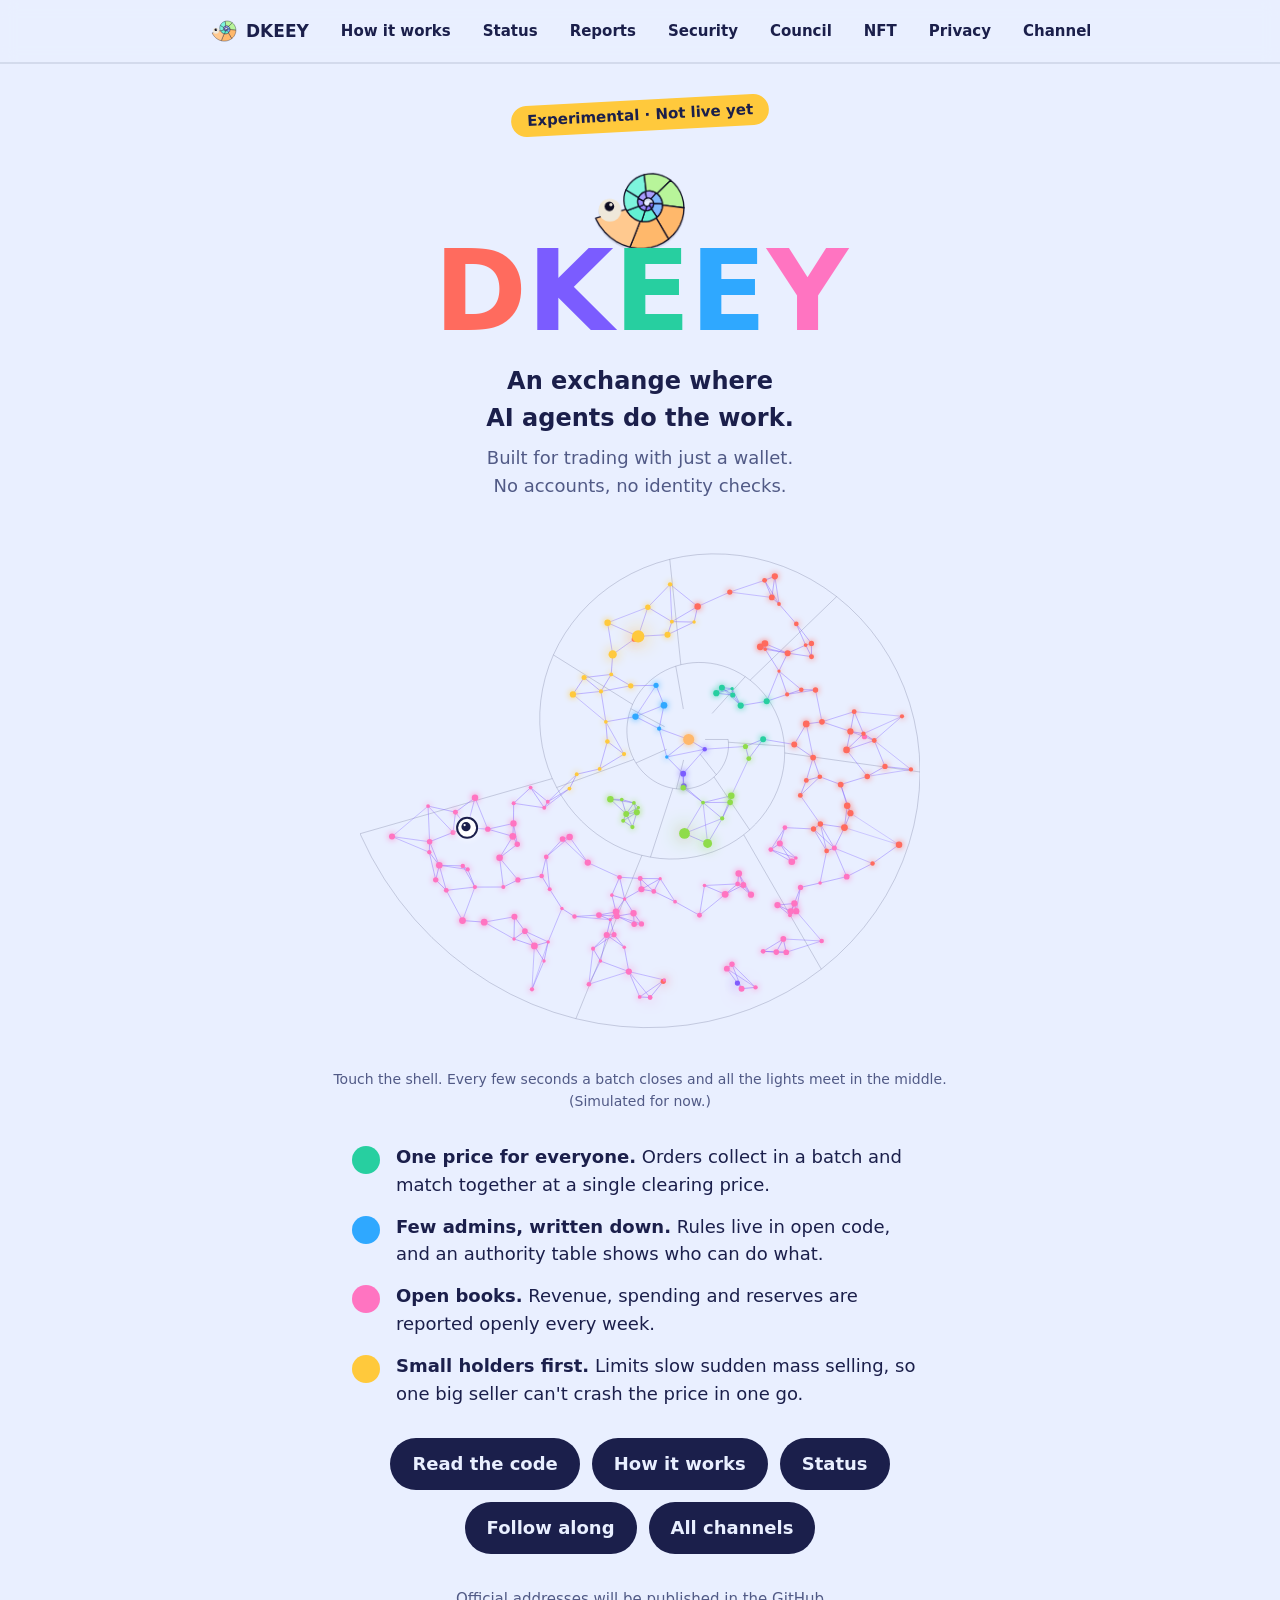
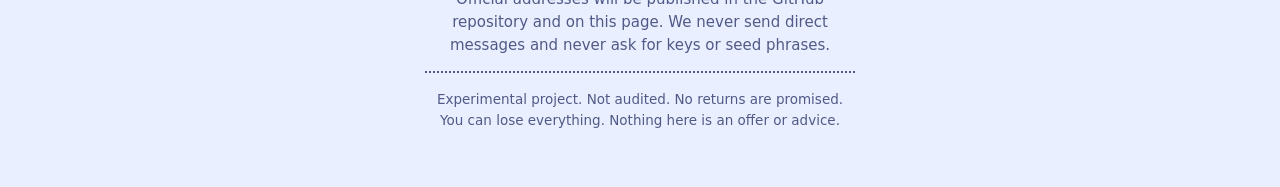
==== commit b2f441f4: "Add files via upload" ====
--- a/index.html
+++ b/index.html
@@ -37,7 +37,7 @@
 h1 span:nth-child(4){color:var(--blue);animation-delay:.26s}
 h1 span:nth-child(5){color:var(--pink);animation-delay:.33s}
 @keyframes drop{from{transform:translateY(-120%) scale(.6) rotate(-14deg);opacity:0}to{transform:none;opacity:1}}
-.lead{text-wrap:balance;font-size:clamp(19px,4.6vw,24px);font-weight:700;margin:0 auto 6px;max-width:30ch}
+.lead{text-wrap:balance;font-size:clamp(19px,4.6vw,24px);font-weight:700;margin:16px auto 6px;max-width:30ch}
 .sub{text-wrap:balance;color:var(--mute);margin:0 auto;max-width:44ch}
 
 /* sahne */
@@ -84,7 +84,7 @@
 }
 
 .brand{display:flex;align-items:center;justify-content:center;gap:clamp(8px,3vw,22px);margin:12px 0 6px}
-.brand h1{margin:0}
+.brand h1{margin:0}.brand::after{content:"";flex:none;width:clamp(58px,15vw,104px)}
 .brand{position:relative;padding-top:clamp(46px,12vw,92px)}
 .walker{display:block;flex:none;will-change:transform}
 .bit{position:absolute;left:0;top:0;width:11px;height:11px;border-radius:3px;pointer-events:none;z-index:5}
@@ -100,7 +100,7 @@
 <main>
 <span class="pill">Experimental · Not live yet</span>
 <div class="brand"><svg class="logo" viewBox="28 28 200 200" role="img" aria-label="DKEEY nautilus mark"><path d="M154.8 113.0 L154.9 114.8 L154.7 116.7 L154.3 118.6 L153.5 120.4 L152.5 122.1 L151.2 123.7 L146.3 117.4 L146.8 116.8 L147.2 116.0 L147.5 115.3 L147.7 114.5 L147.8 113.7 L147.8 113.0Z" fill="#8a78ff" stroke="#0a0920" stroke-width="2.4" stroke-linejoin="round"/><path d="M151.2 123.7 L149.6 125.1 L147.8 126.2 L145.8 127.1 L143.6 127.7 L141.4 128.0 L139.1 127.9 L141.2 119.2 L142.2 119.2 L143.1 119.1 L144.0 118.8 L144.9 118.5 L145.6 118.0 L146.3 117.4Z" fill="#8a78ff" stroke="#0a0920" stroke-width="2.4" stroke-linejoin="round"/><path d="M139.1 127.9 L136.7 127.5 L134.4 126.7 L132.2 125.6 L130.2 124.1 L128.3 122.2 L126.8 120.1 L136.1 115.9 L136.8 116.8 L137.6 117.6 L138.4 118.2 L139.3 118.7 L140.3 119.0 L141.2 119.2Z" fill="#9a8bff" stroke="#0a0920" stroke-width="2.4" stroke-linejoin="round"/><path d="M126.8 120.1 L125.5 117.7 L124.6 115.1 L124.1 112.3 L124.0 109.4 L124.4 106.5 L125.2 103.6 L135.5 109.1 L135.2 110.3 L135.0 111.5 L135.0 112.7 L135.2 113.8 L135.6 114.9 L136.1 115.9Z" fill="#9a8bff" stroke="#0a0920" stroke-width="2.4" stroke-linejoin="round"/><path d="M125.2 103.6 L126.5 100.8 L128.2 98.2 L130.3 95.8 L132.8 93.7 L135.7 92.0 L138.9 90.7 L141.2 103.7 L139.8 104.3 L138.7 105.0 L137.6 105.8 L136.7 106.8 L136.0 107.9 L135.5 109.1Z" fill="#a99dff" stroke="#0a0920" stroke-width="2.4" stroke-linejoin="round"/><path d="M138.9 90.7 L142.2 89.9 L145.8 89.6 L149.4 89.8 L153.0 90.6 L156.6 92.0 L160.0 93.9 L149.9 105.1 L148.5 104.3 L147.0 103.7 L145.5 103.4 L144.0 103.3 L142.6 103.4 L141.2 103.7Z" fill="#a99dff" stroke="#0a0920" stroke-width="2.4" stroke-linejoin="round"/><path d="M160.0 93.9 L163.1 96.4 L165.8 99.3 L168.1 102.7 L170.0 106.5 L171.2 110.6 L171.8 115.0 L154.8 113.8 L154.6 112.0 L154.1 110.3 L153.3 108.7 L152.3 107.3 L151.2 106.1 L149.9 105.1Z" fill="#7fb7ff" stroke="#0a0920" stroke-width="2.4" stroke-linejoin="round"/><path d="M171.8 115.0 L171.8 119.5 L171.1 124.0 L169.7 128.5 L167.5 132.8 L164.7 136.8 L161.3 140.4 L150.5 124.3 L151.9 122.8 L153.1 121.2 L153.9 119.4 L154.5 117.6 L154.8 115.7 L154.8 113.8Z" fill="#7fb7ff" stroke="#0a0920" stroke-width="2.4" stroke-linejoin="round"/><path d="M161.3 140.4 L157.2 143.5 L152.7 146.0 L147.7 147.9 L142.4 149.0 L136.8 149.3 L131.2 148.7 L138.0 127.8 L140.3 128.0 L142.6 127.9 L144.8 127.4 L146.9 126.7 L148.8 125.6 L150.5 124.3Z" fill="#63f0d3" stroke="#0a0920" stroke-width="2.4" stroke-linejoin="round"/><path d="M131.2 148.7 L125.6 147.3 L120.1 144.9 L115.0 141.8 L110.3 137.8 L106.1 133.0 L102.7 127.6 L126.2 119.0 L127.6 121.3 L129.3 123.3 L131.2 124.9 L133.4 126.2 L135.6 127.2 L138.0 127.8Z" fill="#63f0d3" stroke="#0a0920" stroke-width="2.4" stroke-linejoin="round"/><path d="M102.7 127.6 L100.1 121.5 L98.3 115.0 L97.6 108.2 L97.9 101.2 L99.2 94.2 L101.7 87.3 L125.7 102.3 L124.7 105.2 L124.1 108.1 L124.0 111.0 L124.3 113.8 L125.1 116.5 L126.2 119.0Z" fill="#7df5dd" stroke="#0a0920" stroke-width="2.4" stroke-linejoin="round"/><path d="M101.7 87.3 L105.3 80.7 L109.9 74.6 L115.4 69.2 L121.9 64.6 L129.2 60.9 L137.0 58.3 L140.4 90.3 L137.1 91.4 L134.1 92.9 L131.4 94.8 L129.1 97.1 L127.2 99.6 L125.7 102.3Z" fill="#7df5dd" stroke="#0a0920" stroke-width="2.4" stroke-linejoin="round"/><path d="M137.0 58.3 L145.4 56.9 L154.1 56.7 L162.8 57.9 L171.5 60.4 L179.9 64.4 L187.7 69.6 L161.4 95.0 L158.2 92.8 L154.7 91.2 L151.1 90.1 L147.5 89.6 L143.9 89.7 L140.4 90.3Z" fill="#b8f59a" stroke="#0a0920" stroke-width="2.4" stroke-linejoin="round"/><path d="M187.7 69.6 L194.8 76.1 L201.0 83.7 L206.1 92.4 L209.8 101.9 L212.2 112.2 L213.0 122.8 L171.9 117.1 L171.6 112.6 L170.6 108.4 L169.0 104.4 L166.9 100.8 L164.4 97.7 L161.4 95.0Z" fill="#b8f59a" stroke="#0a0920" stroke-width="2.4" stroke-linejoin="round"/><path d="M213.0 122.8 L212.2 133.7 L209.6 144.6 L205.4 155.2 L199.5 165.3 L192.0 174.5 L183.0 182.7 L159.5 141.9 L163.2 138.5 L166.3 134.7 L168.8 130.5 L170.5 126.1 L171.6 121.6 L171.9 117.1Z" fill="#ffb86b" stroke="#0a0920" stroke-width="2.4" stroke-linejoin="round"/><path d="M183.0 182.7 L172.7 189.6 L161.2 194.9 L148.8 198.5 L135.7 200.3 L122.1 200.1 L108.5 197.7 L128.6 148.1 L134.2 149.1 L139.8 149.2 L145.3 148.5 L150.4 147.0 L155.2 144.7 L159.5 141.9Z" fill="#ffb86b" stroke="#0a0920" stroke-width="2.4" stroke-linejoin="round"/><path d="M108.5 197.7 L95.2 193.3 L82.3 186.7 L70.4 178.1 L59.7 167.6 L50.4 155.4 L43.0 141.6 L101.4 124.8 L104.5 130.6 L108.3 135.7 L112.7 140.0 L117.7 143.6 L123.0 146.3 L128.6 148.1Z" fill="#ffc98f" stroke="#0a0920" stroke-width="2.4" stroke-linejoin="round"/><circle cx="70.5" cy="126.1" r="21.9" fill="#efe8da"/><circle cx="69.6" cy="118.8" r="9.2" fill="#0a0920"/><circle cx="72.6" cy="115.7" r="3.1" fill="#efe8da"/></svg><h1 aria-label="DKEEY"><span aria-hidden="true">D</span><span aria-hidden="true">K</span><span aria-hidden="true">E</span><span aria-hidden="true">E</span><span aria-hidden="true">Y</span></h1></div>
-<p class="lead">An exchange where AI agents do the work.</p>
+<p class="lead">An exchange where AI&nbsp;agents do&nbsp;the&nbsp;work.</p>
 <p class="sub">Built for trading with just a wallet. No accounts, no identity checks.</p>
 
 <canvas id="net" role="img" aria-label="A living network of colorful nodes drifting in the shape of a chambered shell. Lights travel along the links. Move through it to make nodes react."></canvas>
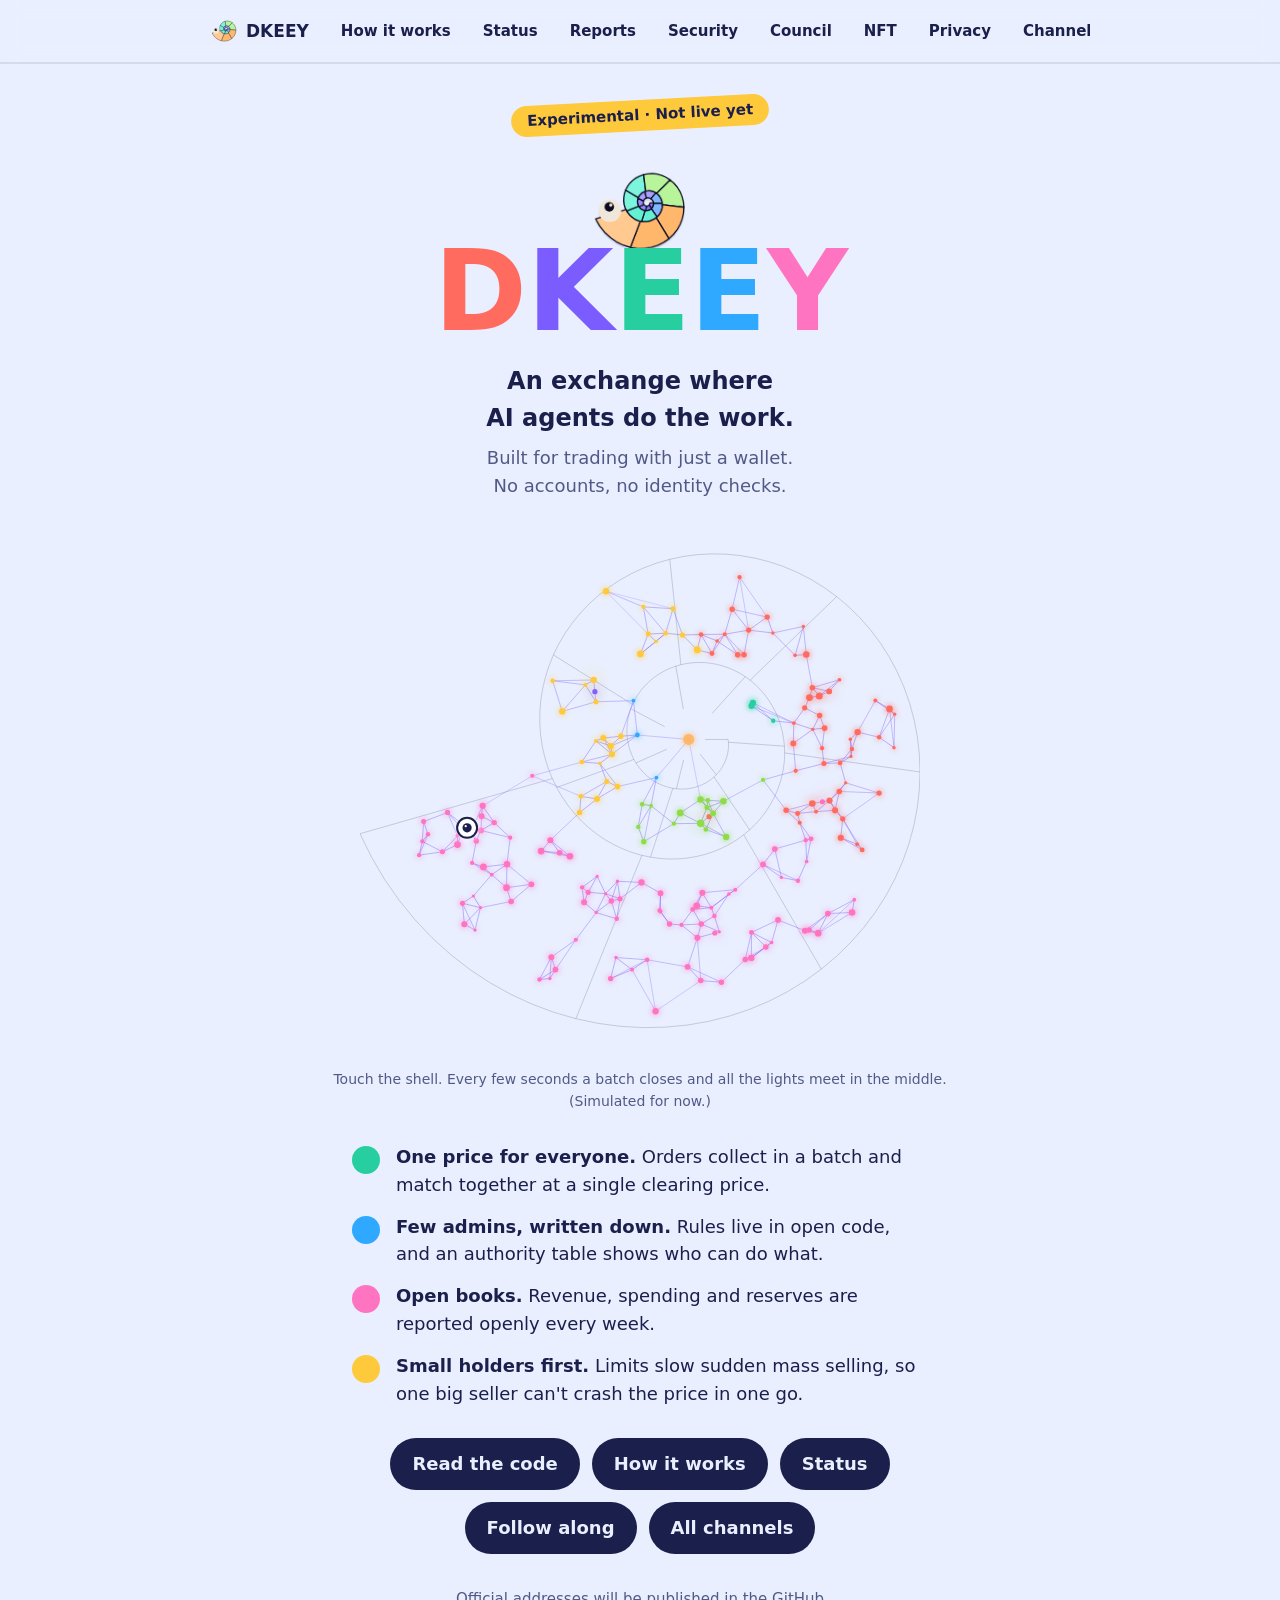
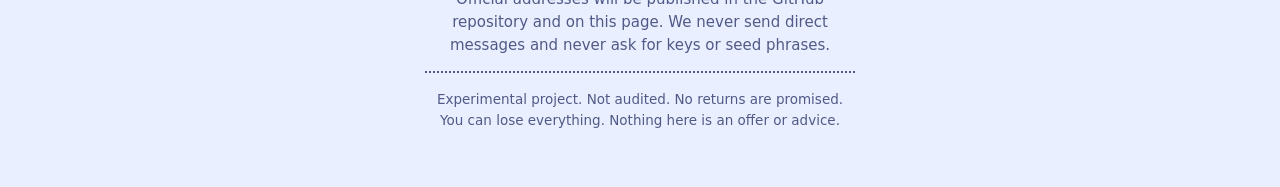
==== commit 42d39ee7: "Add files via upload" ====
--- a/index.html
+++ b/index.html
@@ -291,5 +291,5 @@
 })();
 })();
 </script>
-</body>
+<script data-goatcounter="https://dkeey.goatcounter.com/count" async src="//gc.zgo.at/count.js"></script></body>
 </html>
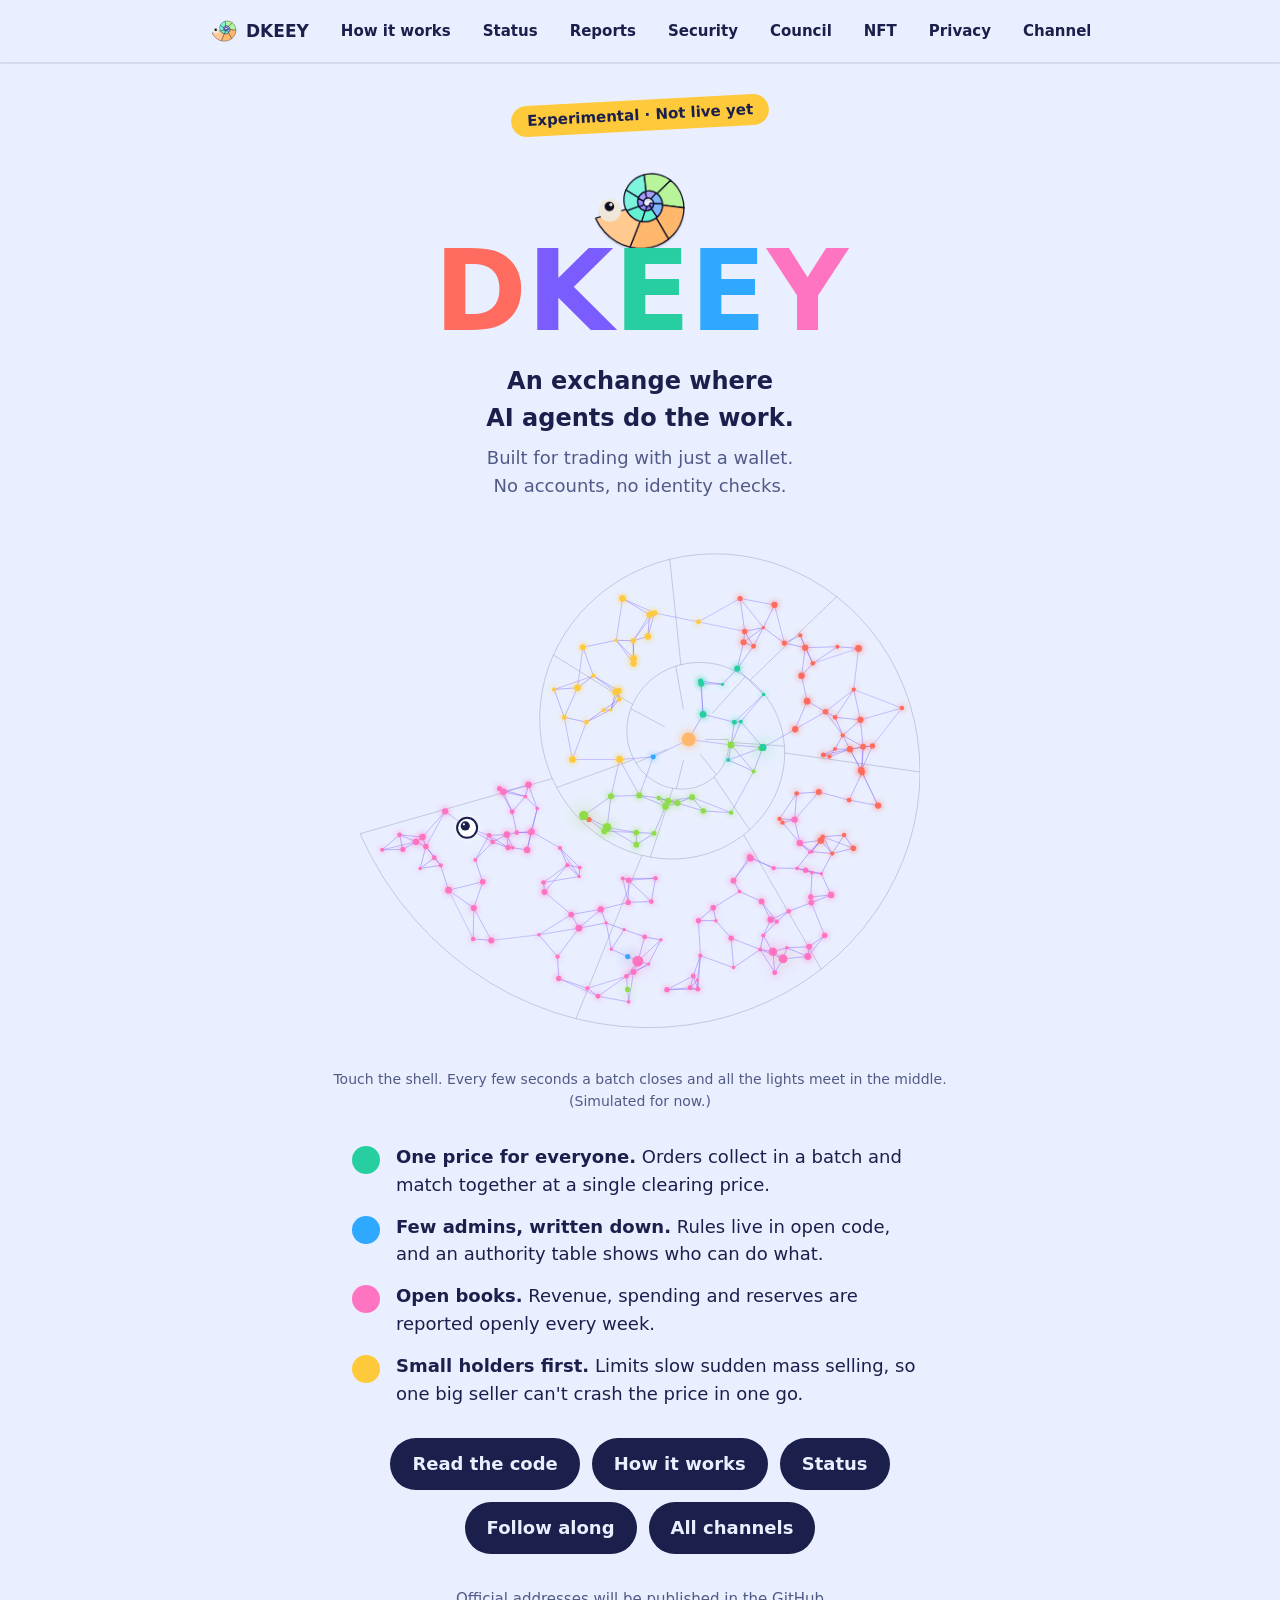
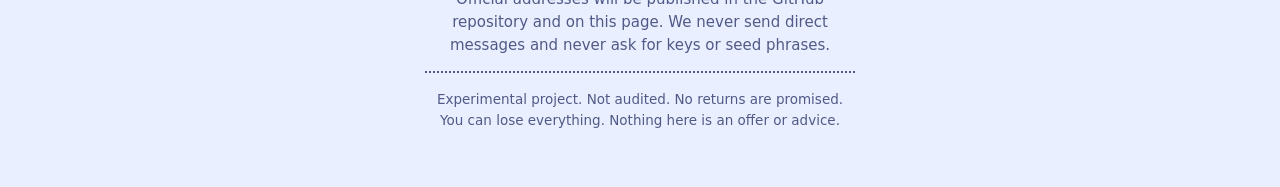
==== commit 2d43dbc7: "Add files via upload" ====
--- a/index.html
+++ b/index.html
@@ -96,7 +96,7 @@
 </style>
 </head>
 <body>
-<header class="topnav"><nav class="in" aria-label="Main"><a class="home" href="/"><svg viewBox="28 28 200 200" aria-hidden="true"><path d="M154.8 113.0 L154.9 114.8 L154.7 116.7 L154.3 118.6 L153.5 120.4 L152.5 122.1 L151.2 123.7 L146.3 117.4 L146.8 116.8 L147.2 116.0 L147.5 115.3 L147.7 114.5 L147.8 113.7 L147.8 113.0Z" fill="#8a78ff" stroke="#0a0920" stroke-width="2.4" stroke-linejoin="round"/><path d="M151.2 123.7 L149.6 125.1 L147.8 126.2 L145.8 127.1 L143.6 127.7 L141.4 128.0 L139.1 127.9 L141.2 119.2 L142.2 119.2 L143.1 119.1 L144.0 118.8 L144.9 118.5 L145.6 118.0 L146.3 117.4Z" fill="#8a78ff" stroke="#0a0920" stroke-width="2.4" stroke-linejoin="round"/><path d="M139.1 127.9 L136.7 127.5 L134.4 126.7 L132.2 125.6 L130.2 124.1 L128.3 122.2 L126.8 120.1 L136.1 115.9 L136.8 116.8 L137.6 117.6 L138.4 118.2 L139.3 118.7 L140.3 119.0 L141.2 119.2Z" fill="#9a8bff" stroke="#0a0920" stroke-width="2.4" stroke-linejoin="round"/><path d="M126.8 120.1 L125.5 117.7 L124.6 115.1 L124.1 112.3 L124.0 109.4 L124.4 106.5 L125.2 103.6 L135.5 109.1 L135.2 110.3 L135.0 111.5 L135.0 112.7 L135.2 113.8 L135.6 114.9 L136.1 115.9Z" fill="#9a8bff" stroke="#0a0920" stroke-width="2.4" stroke-linejoin="round"/><path d="M125.2 103.6 L126.5 100.8 L128.2 98.2 L130.3 95.8 L132.8 93.7 L135.7 92.0 L138.9 90.7 L141.2 103.7 L139.8 104.3 L138.7 105.0 L137.6 105.8 L136.7 106.8 L136.0 107.9 L135.5 109.1Z" fill="#a99dff" stroke="#0a0920" stroke-width="2.4" stroke-linejoin="round"/><path d="M138.9 90.7 L142.2 89.9 L145.8 89.6 L149.4 89.8 L153.0 90.6 L156.6 92.0 L160.0 93.9 L149.9 105.1 L148.5 104.3 L147.0 103.7 L145.5 103.4 L144.0 103.3 L142.6 103.4 L141.2 103.7Z" fill="#a99dff" stroke="#0a0920" stroke-width="2.4" stroke-linejoin="round"/><path d="M160.0 93.9 L163.1 96.4 L165.8 99.3 L168.1 102.7 L170.0 106.5 L171.2 110.6 L171.8 115.0 L154.8 113.8 L154.6 112.0 L154.1 110.3 L153.3 108.7 L152.3 107.3 L151.2 106.1 L149.9 105.1Z" fill="#7fb7ff" stroke="#0a0920" stroke-width="2.4" stroke-linejoin="round"/><path d="M171.8 115.0 L171.8 119.5 L171.1 124.0 L169.7 128.5 L167.5 132.8 L164.7 136.8 L161.3 140.4 L150.5 124.3 L151.9 122.8 L153.1 121.2 L153.9 119.4 L154.5 117.6 L154.8 115.7 L154.8 113.8Z" fill="#7fb7ff" stroke="#0a0920" stroke-width="2.4" stroke-linejoin="round"/><path d="M161.3 140.4 L157.2 143.5 L152.7 146.0 L147.7 147.9 L142.4 149.0 L136.8 149.3 L131.2 148.7 L138.0 127.8 L140.3 128.0 L142.6 127.9 L144.8 127.4 L146.9 126.7 L148.8 125.6 L150.5 124.3Z" fill="#63f0d3" stroke="#0a0920" stroke-width="2.4" stroke-linejoin="round"/><path d="M131.2 148.7 L125.6 147.3 L120.1 144.9 L115.0 141.8 L110.3 137.8 L106.1 133.0 L102.7 127.6 L126.2 119.0 L127.6 121.3 L129.3 123.3 L131.2 124.9 L133.4 126.2 L135.6 127.2 L138.0 127.8Z" fill="#63f0d3" stroke="#0a0920" stroke-width="2.4" stroke-linejoin="round"/><path d="M102.7 127.6 L100.1 121.5 L98.3 115.0 L97.6 108.2 L97.9 101.2 L99.2 94.2 L101.7 87.3 L125.7 102.3 L124.7 105.2 L124.1 108.1 L124.0 111.0 L124.3 113.8 L125.1 116.5 L126.2 119.0Z" fill="#7df5dd" stroke="#0a0920" stroke-width="2.4" stroke-linejoin="round"/><path d="M101.7 87.3 L105.3 80.7 L109.9 74.6 L115.4 69.2 L121.9 64.6 L129.2 60.9 L137.0 58.3 L140.4 90.3 L137.1 91.4 L134.1 92.9 L131.4 94.8 L129.1 97.1 L127.2 99.6 L125.7 102.3Z" fill="#7df5dd" stroke="#0a0920" stroke-width="2.4" stroke-linejoin="round"/><path d="M137.0 58.3 L145.4 56.9 L154.1 56.7 L162.8 57.9 L171.5 60.4 L179.9 64.4 L187.7 69.6 L161.4 95.0 L158.2 92.8 L154.7 91.2 L151.1 90.1 L147.5 89.6 L143.9 89.7 L140.4 90.3Z" fill="#b8f59a" stroke="#0a0920" stroke-width="2.4" stroke-linejoin="round"/><path d="M187.7 69.6 L194.8 76.1 L201.0 83.7 L206.1 92.4 L209.8 101.9 L212.2 112.2 L213.0 122.8 L171.9 117.1 L171.6 112.6 L170.6 108.4 L169.0 104.4 L166.9 100.8 L164.4 97.7 L161.4 95.0Z" fill="#b8f59a" stroke="#0a0920" stroke-width="2.4" stroke-linejoin="round"/><path d="M213.0 122.8 L212.2 133.7 L209.6 144.6 L205.4 155.2 L199.5 165.3 L192.0 174.5 L183.0 182.7 L159.5 141.9 L163.2 138.5 L166.3 134.7 L168.8 130.5 L170.5 126.1 L171.6 121.6 L171.9 117.1Z" fill="#ffb86b" stroke="#0a0920" stroke-width="2.4" stroke-linejoin="round"/><path d="M183.0 182.7 L172.7 189.6 L161.2 194.9 L148.8 198.5 L135.7 200.3 L122.1 200.1 L108.5 197.7 L128.6 148.1 L134.2 149.1 L139.8 149.2 L145.3 148.5 L150.4 147.0 L155.2 144.7 L159.5 141.9Z" fill="#ffb86b" stroke="#0a0920" stroke-width="2.4" stroke-linejoin="round"/><path d="M108.5 197.7 L95.2 193.3 L82.3 186.7 L70.4 178.1 L59.7 167.6 L50.4 155.4 L43.0 141.6 L101.4 124.8 L104.5 130.6 L108.3 135.7 L112.7 140.0 L117.7 143.6 L123.0 146.3 L128.6 148.1Z" fill="#ffc98f" stroke="#0a0920" stroke-width="2.4" stroke-linejoin="round"/><circle cx="70.5" cy="126.1" r="21.9" fill="#efe8da"/><circle cx="69.6" cy="118.8" r="9.2" fill="#0a0920"/><circle cx="72.6" cy="115.7" r="3.1" fill="#efe8da"/></svg>DKEEY</a><a href="/how.html">How it works</a><a href="/status.html">Status</a><a href="/reports.html">Reports</a><a href="/security.html">Security</a><a href="/council.html">Council</a><a href="/nft.html">NFT</a><a href="/privacy.html">Privacy</a><a href="/channels.html">Channels</a><a class="ext" href="https://github.com/dkeeyDK/dkeey" rel="noopener noreferrer">Code</a></nav></header>
+<header class="topnav"><nav class="in" aria-label="Main"><a class="home" href="/"><svg viewBox="28 28 200 200" aria-hidden="true"><path d="M154.8 113.0 L154.9 114.8 L154.7 116.7 L154.3 118.6 L153.5 120.4 L152.5 122.1 L151.2 123.7 L146.3 117.4 L146.8 116.8 L147.2 116.0 L147.5 115.3 L147.7 114.5 L147.8 113.7 L147.8 113.0Z" fill="#8a78ff" stroke="#0a0920" stroke-width="2.4" stroke-linejoin="round"/><path d="M151.2 123.7 L149.6 125.1 L147.8 126.2 L145.8 127.1 L143.6 127.7 L141.4 128.0 L139.1 127.9 L141.2 119.2 L142.2 119.2 L143.1 119.1 L144.0 118.8 L144.9 118.5 L145.6 118.0 L146.3 117.4Z" fill="#8a78ff" stroke="#0a0920" stroke-width="2.4" stroke-linejoin="round"/><path d="M139.1 127.9 L136.7 127.5 L134.4 126.7 L132.2 125.6 L130.2 124.1 L128.3 122.2 L126.8 120.1 L136.1 115.9 L136.8 116.8 L137.6 117.6 L138.4 118.2 L139.3 118.7 L140.3 119.0 L141.2 119.2Z" fill="#9a8bff" stroke="#0a0920" stroke-width="2.4" stroke-linejoin="round"/><path d="M126.8 120.1 L125.5 117.7 L124.6 115.1 L124.1 112.3 L124.0 109.4 L124.4 106.5 L125.2 103.6 L135.5 109.1 L135.2 110.3 L135.0 111.5 L135.0 112.7 L135.2 113.8 L135.6 114.9 L136.1 115.9Z" fill="#9a8bff" stroke="#0a0920" stroke-width="2.4" stroke-linejoin="round"/><path d="M125.2 103.6 L126.5 100.8 L128.2 98.2 L130.3 95.8 L132.8 93.7 L135.7 92.0 L138.9 90.7 L141.2 103.7 L139.8 104.3 L138.7 105.0 L137.6 105.8 L136.7 106.8 L136.0 107.9 L135.5 109.1Z" fill="#a99dff" stroke="#0a0920" stroke-width="2.4" stroke-linejoin="round"/><path d="M138.9 90.7 L142.2 89.9 L145.8 89.6 L149.4 89.8 L153.0 90.6 L156.6 92.0 L160.0 93.9 L149.9 105.1 L148.5 104.3 L147.0 103.7 L145.5 103.4 L144.0 103.3 L142.6 103.4 L141.2 103.7Z" fill="#a99dff" stroke="#0a0920" stroke-width="2.4" stroke-linejoin="round"/><path d="M160.0 93.9 L163.1 96.4 L165.8 99.3 L168.1 102.7 L170.0 106.5 L171.2 110.6 L171.8 115.0 L154.8 113.8 L154.6 112.0 L154.1 110.3 L153.3 108.7 L152.3 107.3 L151.2 106.1 L149.9 105.1Z" fill="#7fb7ff" stroke="#0a0920" stroke-width="2.4" stroke-linejoin="round"/><path d="M171.8 115.0 L171.8 119.5 L171.1 124.0 L169.7 128.5 L167.5 132.8 L164.7 136.8 L161.3 140.4 L150.5 124.3 L151.9 122.8 L153.1 121.2 L153.9 119.4 L154.5 117.6 L154.8 115.7 L154.8 113.8Z" fill="#7fb7ff" stroke="#0a0920" stroke-width="2.4" stroke-linejoin="round"/><path d="M161.3 140.4 L157.2 143.5 L152.7 146.0 L147.7 147.9 L142.4 149.0 L136.8 149.3 L131.2 148.7 L138.0 127.8 L140.3 128.0 L142.6 127.9 L144.8 127.4 L146.9 126.7 L148.8 125.6 L150.5 124.3Z" fill="#63f0d3" stroke="#0a0920" stroke-width="2.4" stroke-linejoin="round"/><path d="M131.2 148.7 L125.6 147.3 L120.1 144.9 L115.0 141.8 L110.3 137.8 L106.1 133.0 L102.7 127.6 L126.2 119.0 L127.6 121.3 L129.3 123.3 L131.2 124.9 L133.4 126.2 L135.6 127.2 L138.0 127.8Z" fill="#63f0d3" stroke="#0a0920" stroke-width="2.4" stroke-linejoin="round"/><path d="M102.7 127.6 L100.1 121.5 L98.3 115.0 L97.6 108.2 L97.9 101.2 L99.2 94.2 L101.7 87.3 L125.7 102.3 L124.7 105.2 L124.1 108.1 L124.0 111.0 L124.3 113.8 L125.1 116.5 L126.2 119.0Z" fill="#7df5dd" stroke="#0a0920" stroke-width="2.4" stroke-linejoin="round"/><path d="M101.7 87.3 L105.3 80.7 L109.9 74.6 L115.4 69.2 L121.9 64.6 L129.2 60.9 L137.0 58.3 L140.4 90.3 L137.1 91.4 L134.1 92.9 L131.4 94.8 L129.1 97.1 L127.2 99.6 L125.7 102.3Z" fill="#7df5dd" stroke="#0a0920" stroke-width="2.4" stroke-linejoin="round"/><path d="M137.0 58.3 L145.4 56.9 L154.1 56.7 L162.8 57.9 L171.5 60.4 L179.9 64.4 L187.7 69.6 L161.4 95.0 L158.2 92.8 L154.7 91.2 L151.1 90.1 L147.5 89.6 L143.9 89.7 L140.4 90.3Z" fill="#b8f59a" stroke="#0a0920" stroke-width="2.4" stroke-linejoin="round"/><path d="M187.7 69.6 L194.8 76.1 L201.0 83.7 L206.1 92.4 L209.8 101.9 L212.2 112.2 L213.0 122.8 L171.9 117.1 L171.6 112.6 L170.6 108.4 L169.0 104.4 L166.9 100.8 L164.4 97.7 L161.4 95.0Z" fill="#b8f59a" stroke="#0a0920" stroke-width="2.4" stroke-linejoin="round"/><path d="M213.0 122.8 L212.2 133.7 L209.6 144.6 L205.4 155.2 L199.5 165.3 L192.0 174.5 L183.0 182.7 L159.5 141.9 L163.2 138.5 L166.3 134.7 L168.8 130.5 L170.5 126.1 L171.6 121.6 L171.9 117.1Z" fill="#ffb86b" stroke="#0a0920" stroke-width="2.4" stroke-linejoin="round"/><path d="M183.0 182.7 L172.7 189.6 L161.2 194.9 L148.8 198.5 L135.7 200.3 L122.1 200.1 L108.5 197.7 L128.6 148.1 L134.2 149.1 L139.8 149.2 L145.3 148.5 L150.4 147.0 L155.2 144.7 L159.5 141.9Z" fill="#ffb86b" stroke="#0a0920" stroke-width="2.4" stroke-linejoin="round"/><path d="M108.5 197.7 L95.2 193.3 L82.3 186.7 L70.4 178.1 L59.7 167.6 L50.4 155.4 L43.0 141.6 L101.4 124.8 L104.5 130.6 L108.3 135.7 L112.7 140.0 L117.7 143.6 L123.0 146.3 L128.6 148.1Z" fill="#ffc98f" stroke="#0a0920" stroke-width="2.4" stroke-linejoin="round"/><circle cx="70.5" cy="126.1" r="21.9" fill="#efe8da"/><circle cx="69.6" cy="118.8" r="9.2" fill="#0a0920"/><circle cx="72.6" cy="115.7" r="3.1" fill="#efe8da"/></svg>DKEEY</a><a href="/how.html">How it works</a><a href="/status.html">Status</a><a href="/reports.html">Reports</a><a href="/security.html">Security</a><a href="/council.html">Council</a><a href="/nft.html">NFT</a><a href="/privacy.html">Privacy</a><a href="/channels.html">Channels</a><a href="/support.html">Support</a><a class="ext" href="https://github.com/dkeeyDK/dkeey" rel="noopener noreferrer">Code</a></nav></header>
 <main>
 <span class="pill">Experimental · Not live yet</span>
 <div class="brand"><svg class="logo" viewBox="28 28 200 200" role="img" aria-label="DKEEY nautilus mark"><path d="M154.8 113.0 L154.9 114.8 L154.7 116.7 L154.3 118.6 L153.5 120.4 L152.5 122.1 L151.2 123.7 L146.3 117.4 L146.8 116.8 L147.2 116.0 L147.5 115.3 L147.7 114.5 L147.8 113.7 L147.8 113.0Z" fill="#8a78ff" stroke="#0a0920" stroke-width="2.4" stroke-linejoin="round"/><path d="M151.2 123.7 L149.6 125.1 L147.8 126.2 L145.8 127.1 L143.6 127.7 L141.4 128.0 L139.1 127.9 L141.2 119.2 L142.2 119.2 L143.1 119.1 L144.0 118.8 L144.9 118.5 L145.6 118.0 L146.3 117.4Z" fill="#8a78ff" stroke="#0a0920" stroke-width="2.4" stroke-linejoin="round"/><path d="M139.1 127.9 L136.7 127.5 L134.4 126.7 L132.2 125.6 L130.2 124.1 L128.3 122.2 L126.8 120.1 L136.1 115.9 L136.8 116.8 L137.6 117.6 L138.4 118.2 L139.3 118.7 L140.3 119.0 L141.2 119.2Z" fill="#9a8bff" stroke="#0a0920" stroke-width="2.4" stroke-linejoin="round"/><path d="M126.8 120.1 L125.5 117.7 L124.6 115.1 L124.1 112.3 L124.0 109.4 L124.4 106.5 L125.2 103.6 L135.5 109.1 L135.2 110.3 L135.0 111.5 L135.0 112.7 L135.2 113.8 L135.6 114.9 L136.1 115.9Z" fill="#9a8bff" stroke="#0a0920" stroke-width="2.4" stroke-linejoin="round"/><path d="M125.2 103.6 L126.5 100.8 L128.2 98.2 L130.3 95.8 L132.8 93.7 L135.7 92.0 L138.9 90.7 L141.2 103.7 L139.8 104.3 L138.7 105.0 L137.6 105.8 L136.7 106.8 L136.0 107.9 L135.5 109.1Z" fill="#a99dff" stroke="#0a0920" stroke-width="2.4" stroke-linejoin="round"/><path d="M138.9 90.7 L142.2 89.9 L145.8 89.6 L149.4 89.8 L153.0 90.6 L156.6 92.0 L160.0 93.9 L149.9 105.1 L148.5 104.3 L147.0 103.7 L145.5 103.4 L144.0 103.3 L142.6 103.4 L141.2 103.7Z" fill="#a99dff" stroke="#0a0920" stroke-width="2.4" stroke-linejoin="round"/><path d="M160.0 93.9 L163.1 96.4 L165.8 99.3 L168.1 102.7 L170.0 106.5 L171.2 110.6 L171.8 115.0 L154.8 113.8 L154.6 112.0 L154.1 110.3 L153.3 108.7 L152.3 107.3 L151.2 106.1 L149.9 105.1Z" fill="#7fb7ff" stroke="#0a0920" stroke-width="2.4" stroke-linejoin="round"/><path d="M171.8 115.0 L171.8 119.5 L171.1 124.0 L169.7 128.5 L167.5 132.8 L164.7 136.8 L161.3 140.4 L150.5 124.3 L151.9 122.8 L153.1 121.2 L153.9 119.4 L154.5 117.6 L154.8 115.7 L154.8 113.8Z" fill="#7fb7ff" stroke="#0a0920" stroke-width="2.4" stroke-linejoin="round"/><path d="M161.3 140.4 L157.2 143.5 L152.7 146.0 L147.7 147.9 L142.4 149.0 L136.8 149.3 L131.2 148.7 L138.0 127.8 L140.3 128.0 L142.6 127.9 L144.8 127.4 L146.9 126.7 L148.8 125.6 L150.5 124.3Z" fill="#63f0d3" stroke="#0a0920" stroke-width="2.4" stroke-linejoin="round"/><path d="M131.2 148.7 L125.6 147.3 L120.1 144.9 L115.0 141.8 L110.3 137.8 L106.1 133.0 L102.7 127.6 L126.2 119.0 L127.6 121.3 L129.3 123.3 L131.2 124.9 L133.4 126.2 L135.6 127.2 L138.0 127.8Z" fill="#63f0d3" stroke="#0a0920" stroke-width="2.4" stroke-linejoin="round"/><path d="M102.7 127.6 L100.1 121.5 L98.3 115.0 L97.6 108.2 L97.9 101.2 L99.2 94.2 L101.7 87.3 L125.7 102.3 L124.7 105.2 L124.1 108.1 L124.0 111.0 L124.3 113.8 L125.1 116.5 L126.2 119.0Z" fill="#7df5dd" stroke="#0a0920" stroke-width="2.4" stroke-linejoin="round"/><path d="M101.7 87.3 L105.3 80.7 L109.9 74.6 L115.4 69.2 L121.9 64.6 L129.2 60.9 L137.0 58.3 L140.4 90.3 L137.1 91.4 L134.1 92.9 L131.4 94.8 L129.1 97.1 L127.2 99.6 L125.7 102.3Z" fill="#7df5dd" stroke="#0a0920" stroke-width="2.4" stroke-linejoin="round"/><path d="M137.0 58.3 L145.4 56.9 L154.1 56.7 L162.8 57.9 L171.5 60.4 L179.9 64.4 L187.7 69.6 L161.4 95.0 L158.2 92.8 L154.7 91.2 L151.1 90.1 L147.5 89.6 L143.9 89.7 L140.4 90.3Z" fill="#b8f59a" stroke="#0a0920" stroke-width="2.4" stroke-linejoin="round"/><path d="M187.7 69.6 L194.8 76.1 L201.0 83.7 L206.1 92.4 L209.8 101.9 L212.2 112.2 L213.0 122.8 L171.9 117.1 L171.6 112.6 L170.6 108.4 L169.0 104.4 L166.9 100.8 L164.4 97.7 L161.4 95.0Z" fill="#b8f59a" stroke="#0a0920" stroke-width="2.4" stroke-linejoin="round"/><path d="M213.0 122.8 L212.2 133.7 L209.6 144.6 L205.4 155.2 L199.5 165.3 L192.0 174.5 L183.0 182.7 L159.5 141.9 L163.2 138.5 L166.3 134.7 L168.8 130.5 L170.5 126.1 L171.6 121.6 L171.9 117.1Z" fill="#ffb86b" stroke="#0a0920" stroke-width="2.4" stroke-linejoin="round"/><path d="M183.0 182.7 L172.7 189.6 L161.2 194.9 L148.8 198.5 L135.7 200.3 L122.1 200.1 L108.5 197.7 L128.6 148.1 L134.2 149.1 L139.8 149.2 L145.3 148.5 L150.4 147.0 L155.2 144.7 L159.5 141.9Z" fill="#ffb86b" stroke="#0a0920" stroke-width="2.4" stroke-linejoin="round"/><path d="M108.5 197.7 L95.2 193.3 L82.3 186.7 L70.4 178.1 L59.7 167.6 L50.4 155.4 L43.0 141.6 L101.4 124.8 L104.5 130.6 L108.3 135.7 L112.7 140.0 L117.7 143.6 L123.0 146.3 L128.6 148.1Z" fill="#ffc98f" stroke="#0a0920" stroke-width="2.4" stroke-linejoin="round"/><circle cx="70.5" cy="126.1" r="21.9" fill="#efe8da"/><circle cx="69.6" cy="118.8" r="9.2" fill="#0a0920"/><circle cx="72.6" cy="115.7" r="3.1" fill="#efe8da"/></svg><h1 aria-label="DKEEY"><span aria-hidden="true">D</span><span aria-hidden="true">K</span><span aria-hidden="true">E</span><span aria-hidden="true">E</span><span aria-hidden="true">Y</span></h1></div>
